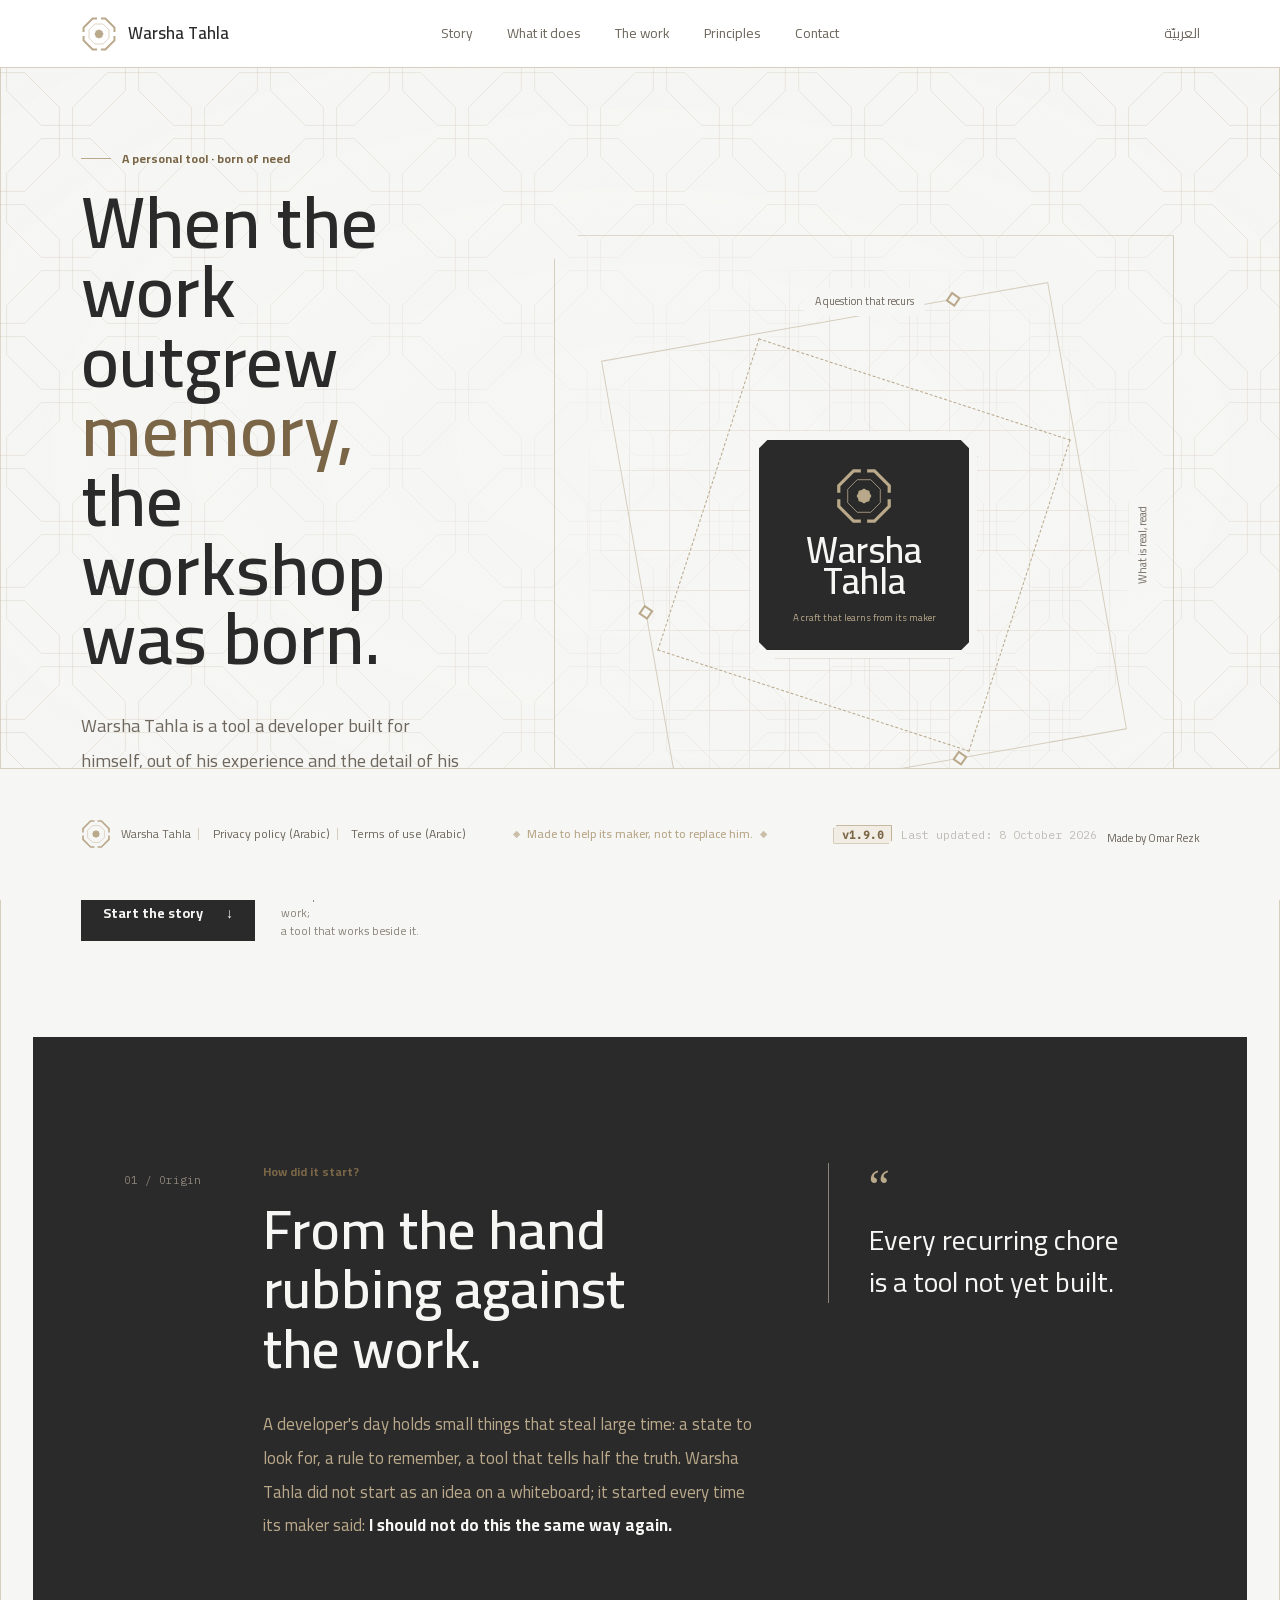
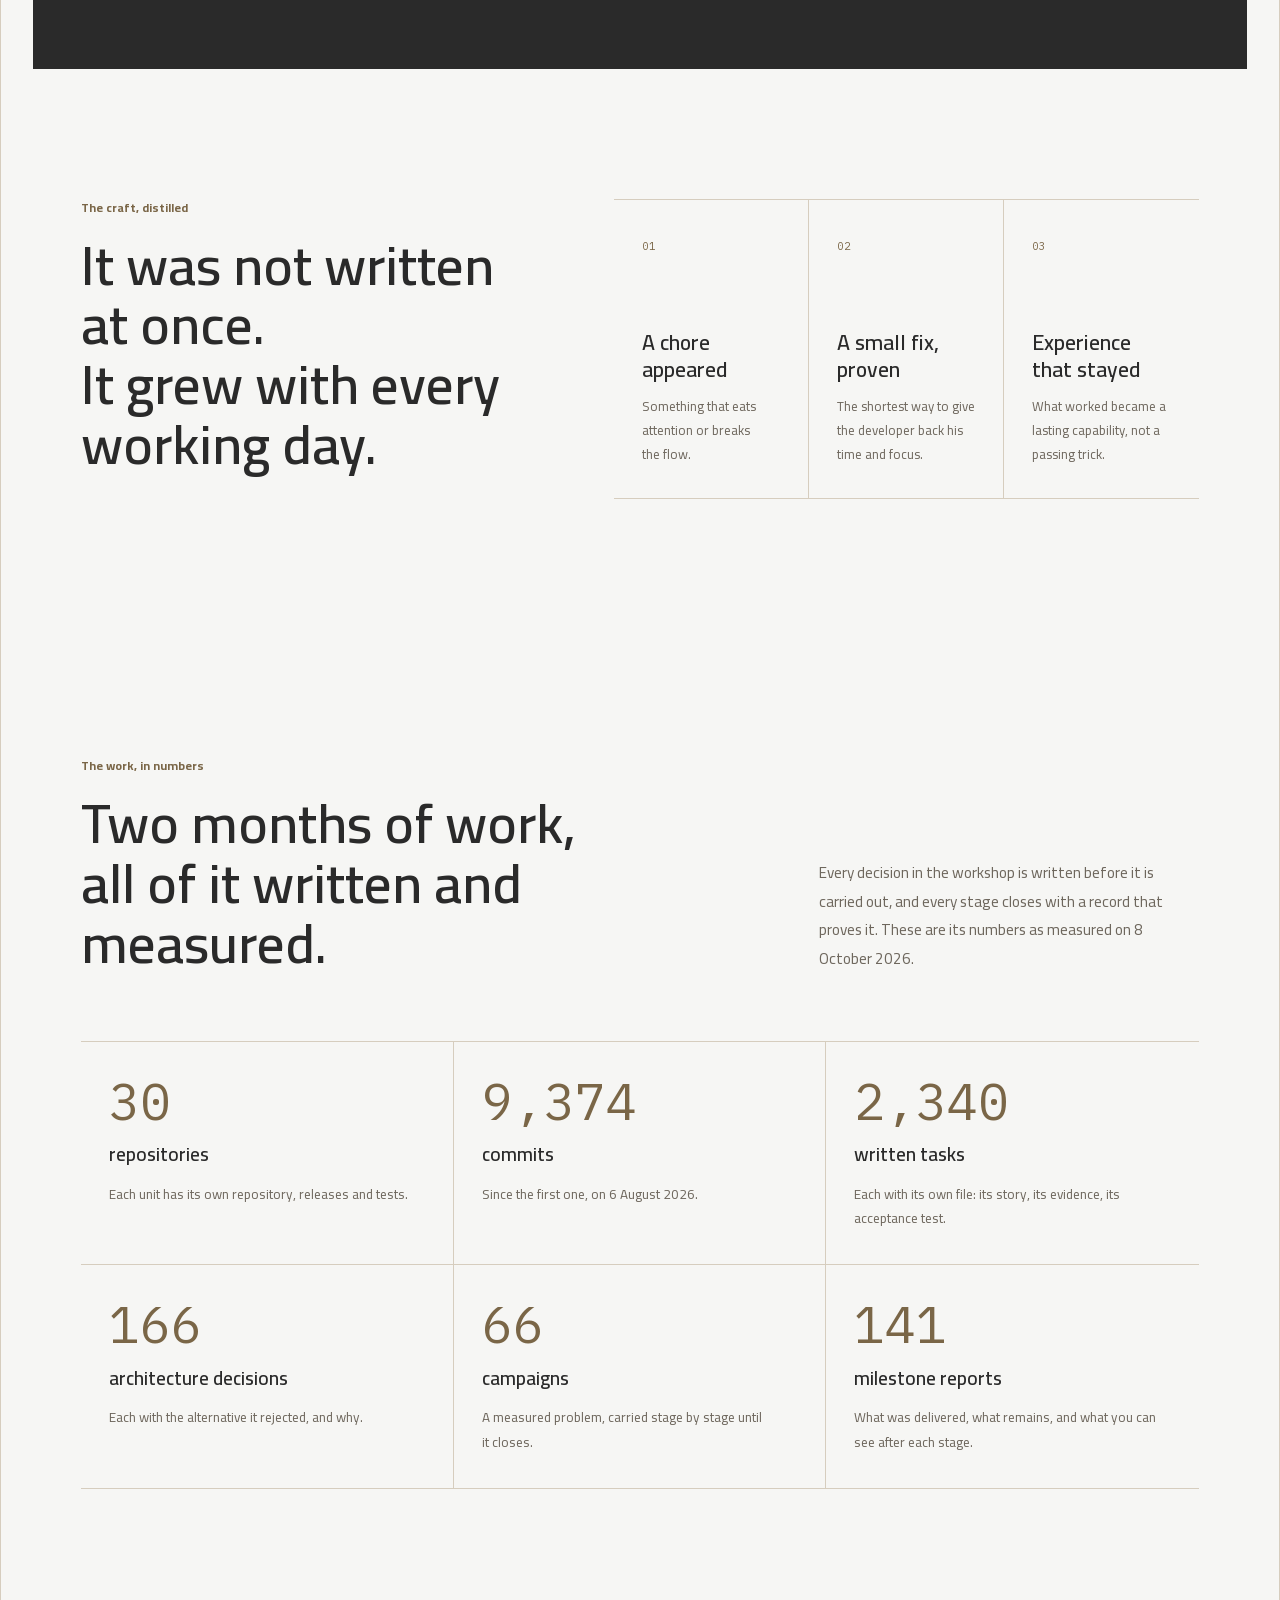
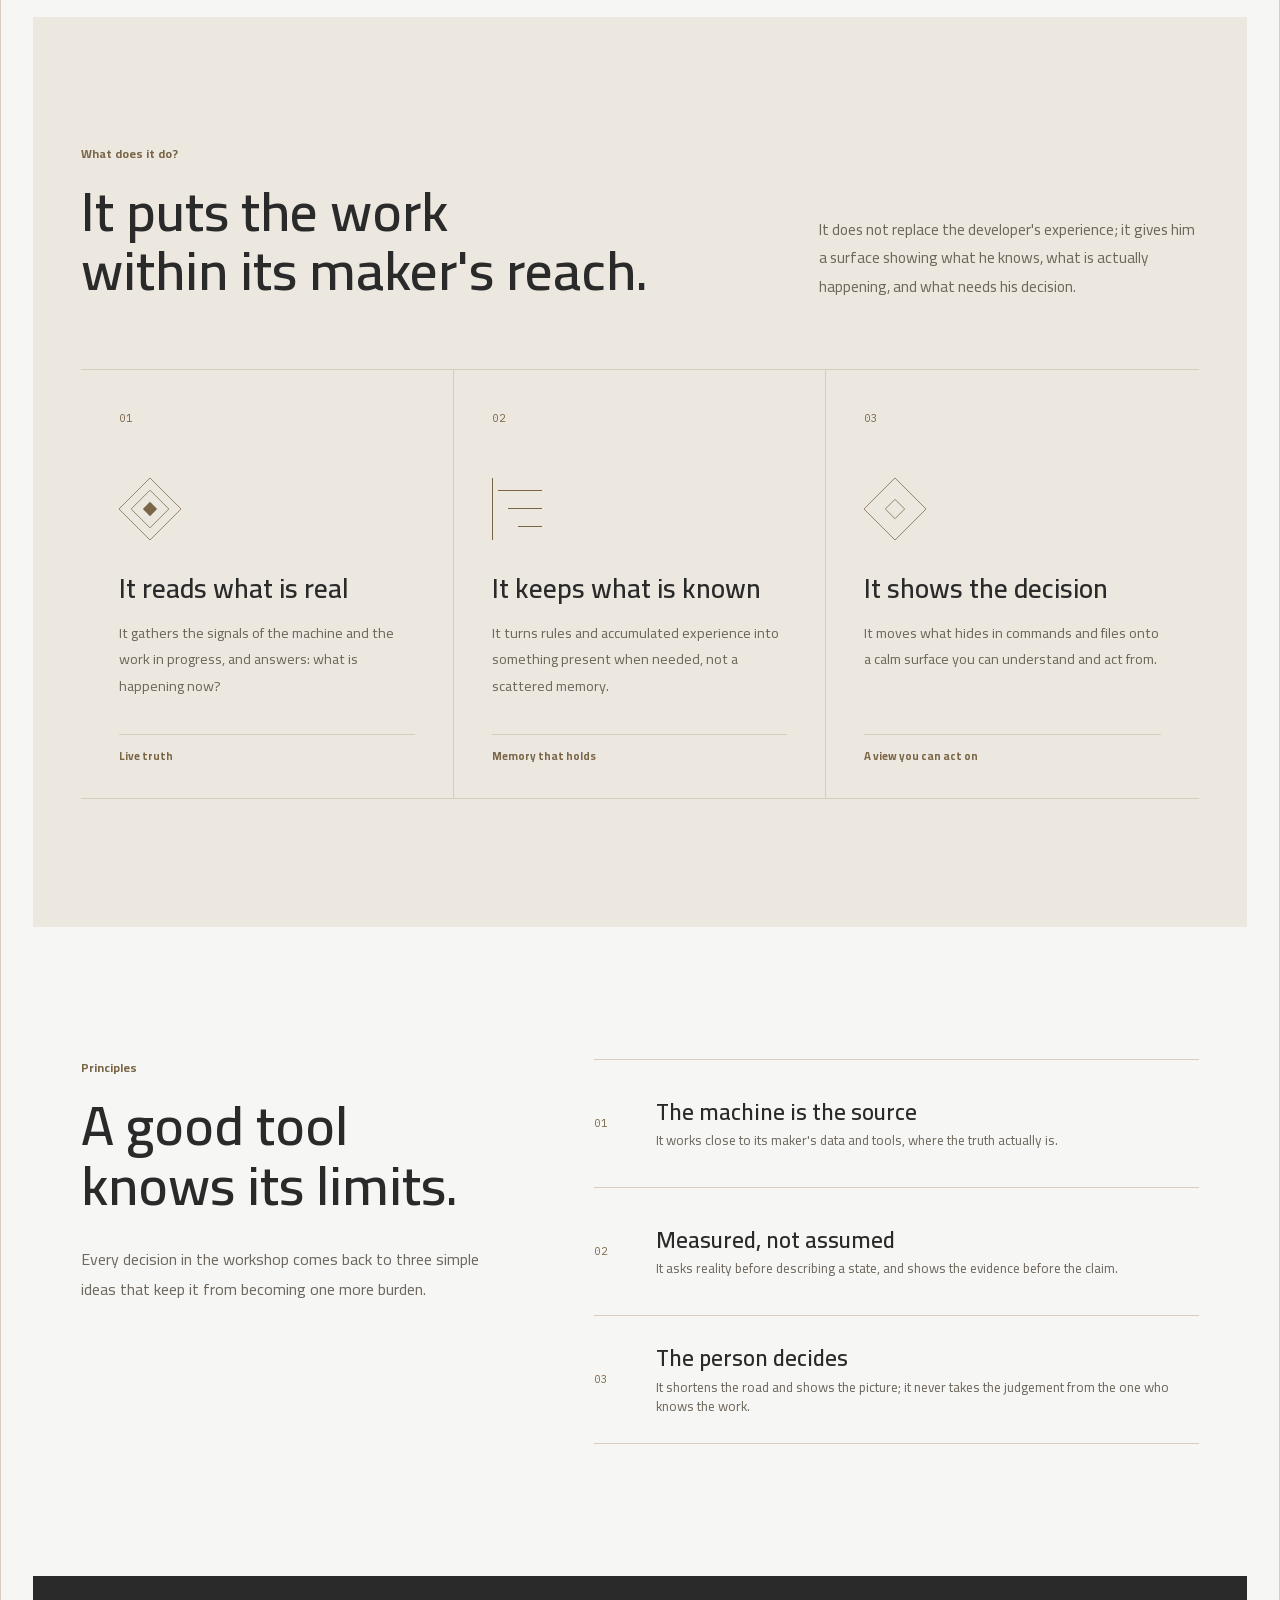
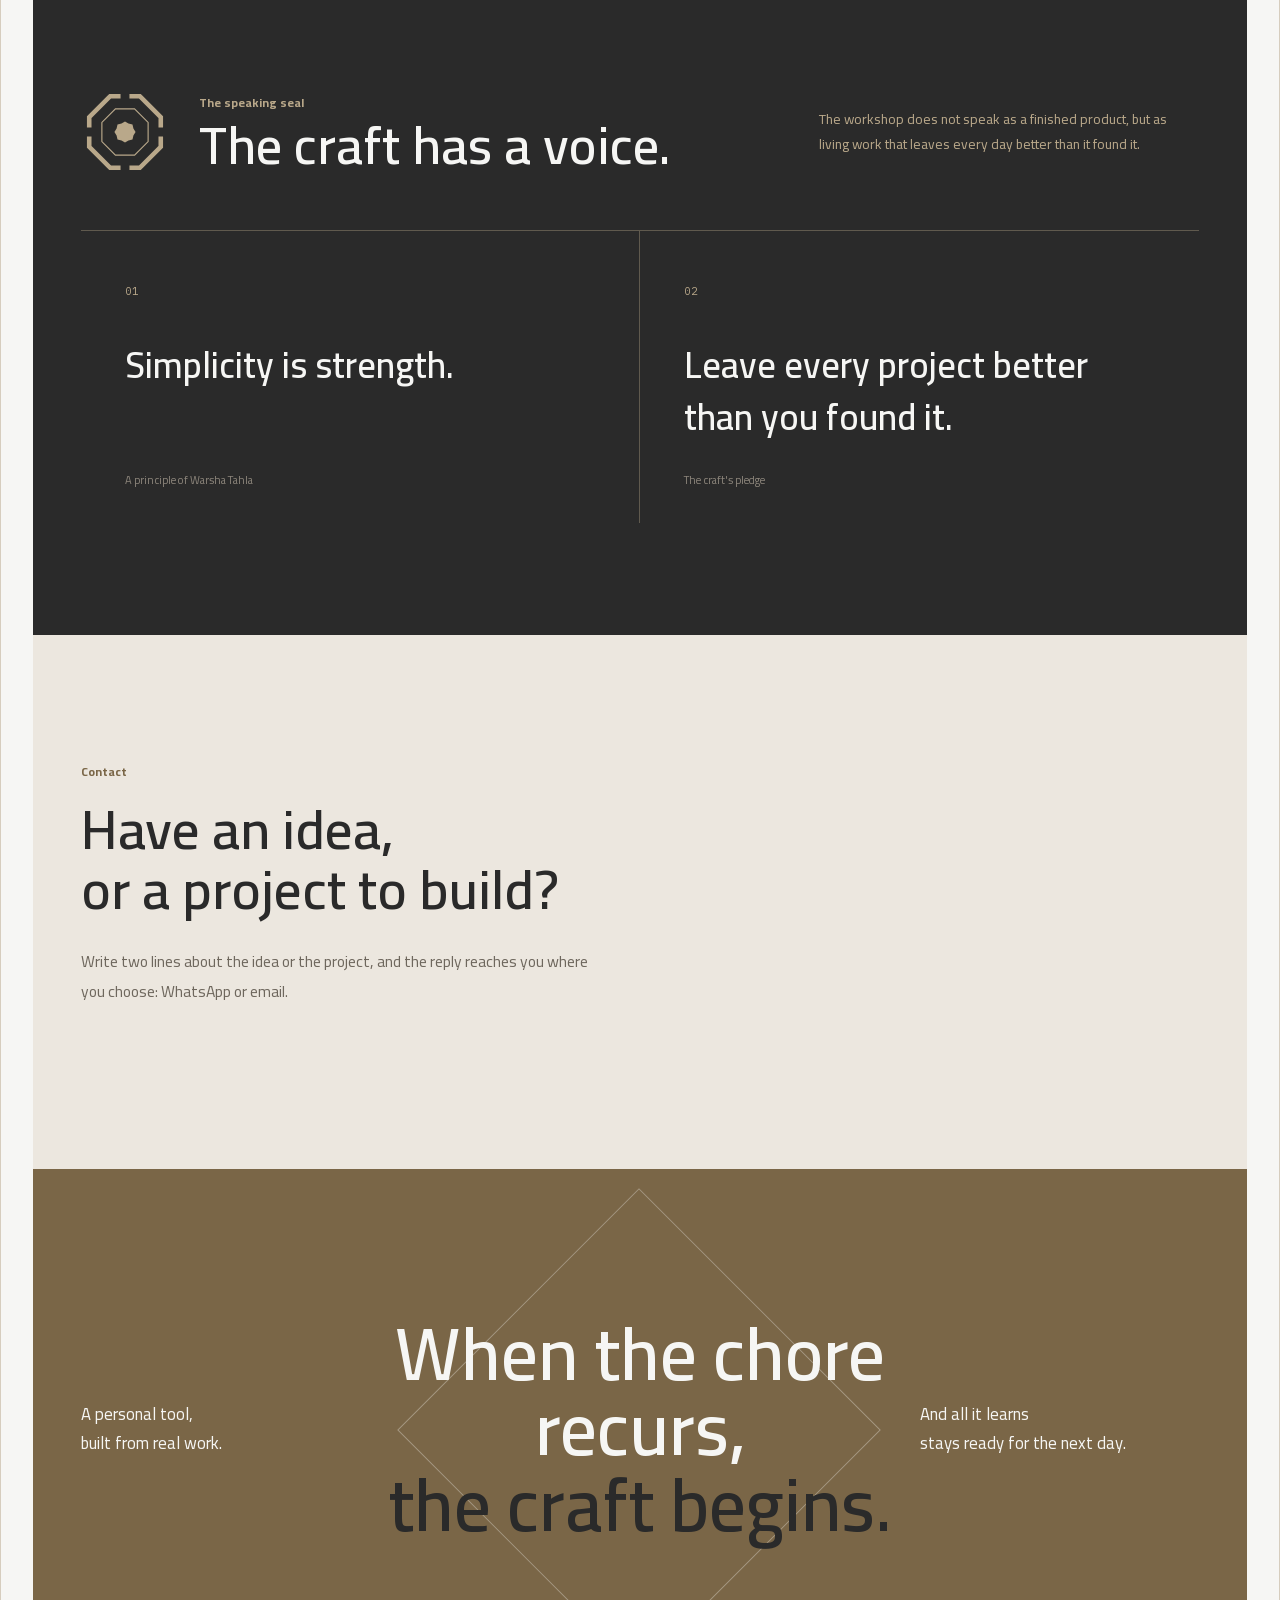
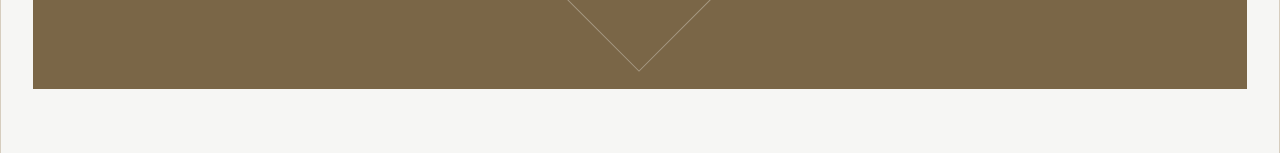
==== en/index.html @ 7b65f5a0 "The site shows the work in numbers, takes a message, counts its visitors, speaks English and fits a " ====
<!doctype html>
<html lang="en" dir="ltr">
  <head>
    <meta charset="utf-8">
    <meta name="viewport" content="width=device-width, initial-scale=1">
    <meta name="description" content="Warsha Tahla — a personal workshop one developer built from his daily work, to see and run that work from his own machine.">
    <meta name="theme-color" content="#ece7df">
    <title>Warsha Tahla — a tool born of need, shaped by work</title>
    <link rel="icon" type="image/svg+xml" href="../assets/almukhtar-identity/marks/mark.svg">
    <link rel="stylesheet" href="../assets/almukhtar-identity/css/tokens.css">
    <link rel="stylesheet" href="../assets/almukhtar-identity/css/base.css">
    <link rel="stylesheet" href="../assets/almukhtar-identity/css/primitives.css">
    <link rel="stylesheet" href="../styles.css">
    <link rel="alternate" hreflang="en" href="https://warsha-tahla.github.io/en/">
    <link rel="alternate" hreflang="ar" href="https://warsha-tahla.github.io/">
    <meta property="og:type" content="website">
    <meta property="og:url" content="https://warsha-tahla.github.io/en/">
    <meta property="og:title" content="Warsha Tahla — a tool born of need, shaped by work">
    <meta property="og:description" content="Thirty repositories and over nine thousand commits in two months: a workshop one developer built to see and run his work from his own machine.">
    <meta property="og:locale" content="en_US">
    <meta name="twitter:card" content="summary_large_image">
    <script src="../site.js" defer></script>
  </head>
  <body class="mz-sheet">
    <header class="mz-topbar mz-topbar--flush">
      <div class="site-header mz-topbar-frame">
        <a class="mz-brand" href="#top" aria-label="Warsha Tahla — home">
          <img src="../assets/almukhtar-identity/marks/mark.svg" alt="" width="40" height="40">
          <span>Warsha Tahla</span>
        </a>
        <nav class="mz-topbar-center" aria-label="Main navigation">
          <a href="#story">Story</a>
          <a href="#work">What it does</a>
          <a href="#effort">The work</a>
          <a href="#principles">Principles</a>
          <a href="#contact">Contact</a>
        </nav>
        <div class="mz-topbar-end"><a class="lang-switch" href="../" hreflang="ar" lang="ar">العربيّة</a></div>
      </div>
    </header>

    <main id="top">
      <section class="hero" aria-labelledby="hero-title">
        <div class="hero-copy">
          <p class="eyebrow"><span></span> A personal tool · born of need</p>
          <h1 id="hero-title">When the work outgrew<br><em>memory,</em><br>the workshop was born.</h1>
          <p class="hero-lead">Warsha Tahla is a tool a developer built for himself, out of his experience and the detail of his days: it gathers what scatters during work, and turns recurring questions into answers he can see.</p>
          <div class="hero-actions">
            <a class="primary-action" href="#story">Start the story <span aria-hidden="true">↓</span></a>
            <span class="quiet-note">Not a platform that watches the work;<br>a tool that works beside it.</span>
          </div>
        </div>

        <div class="workshop-piece" role="img" aria-label="A cycle that starts with a question, reads what is real, then makes a clear answer">
          <div class="piece-grid" aria-hidden="true"></div>
          <span class="piece-label label-question">A question that recurs</span>
          <span class="piece-label label-reality">What is real, read</span>
          <span class="piece-label label-answer">An answer you can see</span>
          <div class="piece-orbit orbit-outer" aria-hidden="true"><i></i><i></i><i></i></div>
          <div class="piece-orbit orbit-inner" aria-hidden="true"></div>
          <div class="piece-core">
            <img src="../assets/almukhtar-identity/marks/mark.svg" alt="" width="86" height="86">
            <strong>Warsha<br>Tahla</strong>
            <small>A craft that learns from its maker</small>
          </div>
          <p class="piece-note">It does not start from a feature to sell.<br>It starts from a chore worth ending.</p>
        </div>
      </section>

      <section class="story" id="story" aria-labelledby="story-title">
        <p class="section-number">01 / Origin</p>
        <div class="story-copy">
          <p class="section-kicker">How did it start?</p>
          <h2 id="story-title">From the hand rubbing against the work.</h2>
          <p>A developer's day holds small things that steal large time: a state to look for, a rule to remember, a tool that tells half the truth. Warsha Tahla did not start as an idea on a whiteboard; it started every time its maker said: <strong>I should not do this the same way again.</strong></p>
        </div>
        <blockquote>
          <span aria-hidden="true">“</span>
          <p>Every recurring chore<br>is a tool not yet built.</p>
        </blockquote>
      </section>

      <section class="craft" aria-labelledby="craft-title">
        <div class="craft-title">
          <p class="section-kicker">The craft, distilled</p>
          <h2 id="craft-title">It was not written at once.<br>It grew with every working day.</h2>
        </div>
        <div class="craft-trail">
          <article><span>01</span><h3>A chore appeared</h3><p>Something that eats attention or breaks the flow.</p></article>
          <article><span>02</span><h3>A small fix, proven</h3><p>The shortest way to give the developer back his time and focus.</p></article>
          <article><span>03</span><h3>Experience that stayed</h3><p>What worked became a lasting capability, not a passing trick.</p></article>
        </div>
      </section>

      <section class="effort" id="effort" aria-labelledby="effort-title">
        <div class="section-heading">
          <div>
            <p class="section-kicker">The work, in numbers</p>
            <h2 id="effort-title">Two months of work,<br>all of it written and measured.</h2>
          </div>
          <p>Every decision in the workshop is written before it is carried out, and every stage closes with a record that proves it. These are its numbers as measured on 8 October 2026.</p>
        </div>
        <dl class="effort-grid">
          <div><dt>repositories</dt><dd>30</dd><p>Each unit has its own repository, releases and tests.</p></div>
          <div><dt>commits</dt><dd>9,374</dd><p>Since the first one, on 6 August 2026.</p></div>
          <div><dt>written tasks</dt><dd>2,340</dd><p>Each with its own file: its story, its evidence, its acceptance test.</p></div>
          <div><dt>architecture decisions</dt><dd>166</dd><p>Each with the alternative it rejected, and why.</p></div>
          <div><dt>campaigns</dt><dd>66</dd><p>A measured problem, carried stage by stage until it closes.</p></div>
          <div><dt>milestone reports</dt><dd>141</dd><p>What was delivered, what remains, and what you can see after each stage.</p></div>
        </dl>
      </section>

      <section class="work" id="work" aria-labelledby="work-title">
        <div class="section-heading">
          <div>
            <p class="section-kicker">What does it do?</p>
            <h2 id="work-title">It puts the work<br>within its maker's reach.</h2>
          </div>
          <p>It does not replace the developer's experience; it gives him a surface showing what he knows, what is actually happening, and what needs his decision.</p>
        </div>
        <div class="work-list">
          <article>
            <span class="work-index">01</span>
            <div class="work-glyph glyph-pulse" aria-hidden="true"><i></i></div>
            <h3>It reads what is real</h3>
            <p>It gathers the signals of the machine and the work in progress, and answers: what is happening now?</p>
            <strong>Live truth</strong>
          </article>
          <article>
            <span class="work-index">02</span>
            <div class="work-glyph glyph-lines" aria-hidden="true"><i></i><i></i><i></i></div>
            <h3>It keeps what is known</h3>
            <p>It turns rules and accumulated experience into something present when needed, not a scattered memory.</p>
            <strong>Memory that holds</strong>
          </article>
          <article>
            <span class="work-index">03</span>
            <div class="work-glyph glyph-frame" aria-hidden="true"><i></i></div>
            <h3>It shows the decision</h3>
            <p>It moves what hides in commands and files onto a calm surface you can understand and act from.</p>
            <strong>A view you can act on</strong>
          </article>
        </div>
      </section>

      <section class="principles" id="principles" aria-labelledby="principles-title">
        <div class="principles-head">
          <p class="section-kicker">Principles</p>
          <h2 id="principles-title">A good tool<br>knows its limits.</h2>
          <p>Every decision in the workshop comes back to three simple ideas that keep it from becoming one more burden.</p>
        </div>
        <div class="principle-list">
          <article><span>01</span><div><h3>The machine is the source</h3><p>It works close to its maker's data and tools, where the truth actually is.</p></div></article>
          <article><span>02</span><div><h3>Measured, not assumed</h3><p>It asks reality before describing a state, and shows the evidence before the claim.</p></div></article>
          <article><span>03</span><div><h3>The person decides</h3><p>It shortens the road and shows the picture; it never takes the judgement from the one who knows the work.</p></div></article>
        </div>
      </section>

      <section class="voice" aria-labelledby="voice-title">
        <div class="voice-head">
          <img src="../assets/almukhtar-identity/marks/mark.svg" alt="" width="88" height="88">
          <div>
            <p class="section-kicker">The speaking seal</p>
            <h2 id="voice-title">The craft has a voice.</h2>
          </div>
          <p>The workshop does not speak as a finished product, but as living work that leaves every day better than it found it.</p>
        </div>
        <div class="voice-mottos">
          <blockquote><span dir="ltr">01</span><p>Simplicity is strength.</p><cite>A principle of Warsha Tahla</cite></blockquote>
          <blockquote><span dir="ltr">02</span><p>Leave every project better than you found it.</p><cite>The craft's pledge</cite></blockquote>
        </div>
      </section>

      <section class="contact" id="contact" aria-labelledby="contact-title">
        <div class="contact-copy">
          <p class="section-kicker">Contact</p>
          <h2 id="contact-title">Have an idea,<br>or a project to build?</h2>
          <p>Write two lines about the idea or the project, and the reply reaches you where you choose: WhatsApp or email.</p>
          <a class="primary-action whatsapp-action" data-whatsapp hidden href="#" rel="noopener">Message me on WhatsApp <span aria-hidden="true">→</span></a>
        </div>
        <form class="contact-form" data-form hidden method="post">
          <label>Name<input name="name" required autocomplete="name"></label>
          <label>Email or phone<input name="reply_to" required autocomplete="email"></label>
          <fieldset><legend>Subject</legend>
            <label><input type="radio" name="kind" value="idea" checked> A question about an idea</label>
            <label><input type="radio" name="kind" value="project"> A project request</label>
          </fieldset>
          <label>Message<textarea name="message" rows="5" required></textarea></label>
          <input type="text" name="_gotcha" tabindex="-1" autocomplete="off" class="trap" aria-hidden="true">
          <button class="primary-action" type="submit">Send <span aria-hidden="true">→</span></button>
          <p class="form-state" role="status" aria-live="polite"></p>
        </form>
      </section>

      <section class="closing">
        <p>A personal tool,<br>built from real work.</p>
        <h2>When the chore recurs,<br><em>the craft begins.</em></h2>
        <p>And all it learns<br>stays ready for the next day.</p>
      </section>
    </main>

    <footer class="mz-footer mz-footer--document mz-footer--flush">
      <div class="footer-frame mz-footer-frame">
        <div class="mz-footer-id">
          <a class="footer-brand" href="#top"><img src="../assets/almukhtar-identity/marks/mark.svg" alt="" width="32" height="32"><span>Warsha Tahla</span></a>
          <a class="footer-legal" href="../privacy.html">Privacy policy (Arabic)</a>
          <a class="footer-legal" href="../terms.html">Terms of use (Arabic)</a>
        </div>
        <p class="mz-footer-seal">Made to help its maker, not to replace him.</p>
        <p class="mz-footer-stamp"><b dir="ltr">v1.9.0</b><span>Last updated: 8 October 2026</span><small class="footer-credit">Made by Omar Rezk</small></p>
      </div>
    </footer>
  </body>
</html>
---- assets/almukhtar-identity/css/tokens.css ----
/* Identity tokens — authored in the package as the single source of truth. */

/* ── الفاتح — الأساس — 98 رمزًا ─────────────────────────────── */
:root {
  --paper:            #f6f6f4;
  --panel:            #ffffff;
  /* Marks are drawn for white; this ground does not follow the theme — AM-116. */
  --mark-ground:      #ffffff;
  --sand:             #ece7df;
  --edge:             #d6cdbe;
  --edge-soft:        #e6e0d6;
  --gold:             #b9a88a;
  --gold-ink:         #7a6647;
  --gold-wash:        #f2ede4;
  --ink:              #2a2a2a;
  --ink-soft:         #6e675d;
  --stone:            #8b847a;
  --girih:            url("data:image/svg+xml,<svg xmlns='http://www.w3.org/2000/svg' width='132' height='132' viewBox='0 0 132 132'><path d='M59.4,24.6L24.6,59.4L-24.6,59.4L-59.4,24.6L-59.4,-24.6L-24.6,-59.4L24.6,-59.4L59.4,-24.6Z M191.4,24.6L156.6,59.4L107.4,59.4L72.6,24.6L72.6,-24.6L107.4,-59.4L156.6,-59.4L191.4,-24.6Z M59.4,156.6L24.6,191.4L-24.6,191.4L-59.4,156.6L-59.4,107.4L-24.6,72.6L24.6,72.6L59.4,107.4Z M191.4,156.6L156.6,191.4L107.4,191.4L72.6,156.6L72.6,107.4L107.4,72.6L156.6,72.6L191.4,107.4Z M125.4,90.6L90.6,125.4L41.4,125.4L6.6,90.6L6.6,41.4L41.4,6.6L90.6,6.6L125.4,41.4Z' fill='none' stroke='%23b9a88a' stroke-width='1' stroke-opacity='.28'/></svg>");
  --painting-veil:    transparent;
  --code-bg:          #fbfaf8;
  --signal-ok:        #0f7b3e;
  --signal-ok-wash:   #e8f6ec;
  --signal-warn:      #b45309;
  --signal-warn-wash: #fef4e8;
  --signal-bad:       #c62828;
  --signal-bad-wash:  #fdeaea;
  --signal-idle:      #6e675d;
  --signal-idle-wash: #eeece7;
  /* A fourth calm tone, cool where the others are warm: the indigo accent's own pair, never an alarm — AM-117. */
  --signal-info:      #4a5580;
  --signal-info-wash: #eceef4;
  /* السلّم — ستّةُ ألوانٍ للحساب والوسم، حِبرًا وغُسالةً كالإشارات — ADR-0006 */
  --accent-gold:        #7a6647;
  --accent-gold-wash:   #f2ede4;
  --accent-clay:        #9a5b3f;
  --accent-clay-wash:   #f7ece7;
  --accent-olive:       #5d6b35;
  --accent-olive-wash:  #eff1e6;
  --accent-teal:        #2f6b66;
  --accent-teal-wash:   #e9f1f0;
  --accent-indigo:      #4a5580;
  --accent-indigo-wash: #eceef4;
  --accent-plum:        #74476b;
  --accent-plum-wash:   #f3eaf1;
  /* The series ramp — the six accent families stepped up so two series stay apart; chart marks only, never a control — ADR-0144. */
  --series-1:         #893500;  /* clay */
  --series-2:         #008b80;  /* teal */
  --series-3:         #bb881a;  /* gold */
  --series-4:         #454798;  /* indigo */
  --series-5:         #627d12;  /* olive */
  --series-6:         #c471af;  /* plum */
  --font-sans:        'Cairo', -apple-system, BlinkMacSystemFont, "Segoe UI", sans-serif;
  --font-arabic:      'Cairo', -apple-system, BlinkMacSystemFont, "Segoe UI", sans-serif;
  --face-ar:          'Cairo', -apple-system, BlinkMacSystemFont, "Segoe UI", sans-serif;
  /* Plex Mono has no Arabic: an Arabic run falls to Cairo before any system monospace, which would set it in separate letters (AM-129). */
  --face-mono:        "IBM Plex Mono", 'Cairo', ui-monospace, SFMono-Regular, Menlo, Consolas, monospace;
  --font-ar:          var(--font-sans);
  --font-mono:        var(--face-mono);
  --leading-none:     1;
  --leading-tight:    1.15;
  --leading-snug:     1.2;
  --leading-heading:  1.25;
  --leading-block:    1.4;
  --leading-body:     1.4;
  --muted:            var(--ink-soft);
  --text-secondary:   var(--ink-soft);
  --ink-secondary:    var(--ink-soft);
  --border-dark:      var(--edge);
  --surface-alt:      var(--sand);
  --tint:             color-mix(in srgb, currentColor 12%, transparent);
  /* المقياس الثابت — قاعُه 11.5px (0.72rem)، والنص العادي 13px-14px، والعناوين 16.8px-18px */
  --size-2xs:         .72rem;
  --size-xs:          .82rem;
  --size-sm:          .88rem;
  --size-md:          1.05rem;
  --size-lg:          1.125rem;
  --size-xl:          1.3rem;
  /* المقياس السائل — الصفر متنُ قراءةٍ يبدأ 16px على الهاتف وينتهي 18px على المكتب */
  --step-0:           clamp(1rem, .95rem + .3vw, 1.125rem);
  --step-1:           clamp(1.125rem, 1.05rem + .35vw, 1.3rem);
  --step-2:           clamp(1.18rem, 1.06rem + .5vw, 1.45rem);
  --step-3:           clamp(1.4rem, 1.2rem + .9vw, 1.95rem);
  --step-4:           clamp(1.8rem, 1.4rem + 1.8vw, 2.8rem);
  --gutter:           clamp(1.25rem, 4vw, 4.5rem);
  --chamfer:          14px;
  /* المسافة — ثمانيةُ مقاديرَ لا سلسلةَ متّصلة: الحشو والهامش والفجوة كلّها منها — ADR-0009 */
  --space-1:          .15rem;
  --space-2:          .3rem;
  --space-3:          .45rem;
  --space-4:          .6rem;
  --space-5:          .9rem;
  --space-6:          1.25rem;
  --space-7:          2.2rem;
  --space-8:          4.5rem;
  /* الطبقة — سبعُ مراتبَ مسمّاة، مقيسةً من مواضع z-index في الحزمة نفسها — ADR-0009 */
  --layer-base:       0;
  --layer-sticky:     20;
  --layer-popover:    60;
  --layer-seal:       80;
  --layer-toast:      90;
  --layer-overlay:    100;
  --layer-dialog:     110;
  /* Rhythm: one height for every control in a row, one rail for the page head — ADR-0035. */
  --control-sm:       27px;
  --control:          36px;
  --control-lg:       42px;
  /* The rail holds a 38px mark plus its padding and still breathes; 3.4rem left none. */
  --rail:             4.25rem;
  /* One size for the unit mark in a bar, so six surfaces stop choosing six. */
  --brand-mark:       38px;
  /* One duration for every short motion; differing timings read as confusion. */
  --quick:            130ms cubic-bezier(.2, .6, .2, 1);
  /* Three steps of elevation: flush, raised, and floating over everything. */
  --lift-sm:          0 1px 2px rgb(0 0 0 / .05);
  --lift:             0 1px 2px rgb(0 0 0 / .04), 0 10px 30px rgb(0 0 0 / .06);
  --lift-lg:          0 2px 6px rgb(0 0 0 / .06), 0 24px 64px rgb(0 0 0 / .18);
}

/* ── الداكن — يتبع نظام الجهاز — 43 رمزًا ─────────────────────────────── */
@media (prefers-color-scheme: dark) {
  :root {
    --paper:            #191817;
    --panel:            #211f1d;
    /* Marks are drawn for white; this ground does not follow the theme — AM-116. */
    --mark-ground:      #ffffff;
    --sand:             #232120;
    --edge:             #3a352f;
    --edge-soft:        #2c2926;
    --gold:             #b9a88a;
    --gold-ink:         #cdbb96;
    --gold-wash:        #23211d;
    --ink:              #ede8df;
    --ink-soft:         #a29a8e;
    --stone:            #7d766c;
    --girih:            url("data:image/svg+xml,<svg xmlns='http://www.w3.org/2000/svg' width='132' height='132' viewBox='0 0 132 132'><path d='M59.4,24.6L24.6,59.4L-24.6,59.4L-59.4,24.6L-59.4,-24.6L-24.6,-59.4L24.6,-59.4L59.4,-24.6Z M191.4,24.6L156.6,59.4L107.4,59.4L72.6,24.6L72.6,-24.6L107.4,-59.4L156.6,-59.4L191.4,-24.6Z M59.4,156.6L24.6,191.4L-24.6,191.4L-59.4,156.6L-59.4,107.4L-24.6,72.6L24.6,72.6L59.4,107.4Z M191.4,156.6L156.6,191.4L107.4,191.4L72.6,156.6L72.6,107.4L107.4,72.6L156.6,72.6L191.4,107.4Z M125.4,90.6L90.6,125.4L41.4,125.4L6.6,90.6L6.6,41.4L41.4,6.6L90.6,6.6L125.4,41.4Z' fill='none' stroke='%23b9a88a' stroke-width='1' stroke-opacity='.20'/></svg>");
    --painting-veil:    color-mix(in srgb, var(--paper) 45%, transparent);
    --code-bg:          #1c1b19;
    --signal-ok:        #4fd17d;
    --signal-ok-wash:   #14271b;
    --signal-warn:      #f5a742;
    --signal-warn-wash: #2c2113;
    --signal-bad:       #ff7a7a;
    --signal-bad-wash:  #2e1a1a;
    --signal-idle:      #a29a8e;
    --signal-idle-wash: #242220;
    /* A fourth calm tone, cool where the others are warm: the indigo accent's own pair, never an alarm — AM-117. */
    --signal-info:      #a3aedd;
    --signal-info-wash: #1e2130;
    /* السلّم — ستّةُ ألوانٍ للحساب والوسم، حِبرًا وغُسالةً كالإشارات — ADR-0006 */
    --accent-gold:        #cdbb96;
    --accent-gold-wash:   #23211d;
    --accent-clay:        #dd9b76;
    --accent-clay-wash:   #2a2019;
    --accent-olive:       #adbc78;
    --accent-olive-wash:  #222417;
    --accent-teal:        #79c4bd;
    --accent-teal-wash:   #172624;
    --accent-indigo:      #a3aedd;
    --accent-indigo-wash: #1e2130;
    --accent-plum:        #cf9ac0;
    --accent-plum-wash:   #2a1e28;
    /* The series ramp — the six accent families stepped up so two series stay apart; chart marks only, never a control — ADR-0144. */
    --series-1:         #c2612b;  /* clay */
    --series-2:         #00a095;  /* teal */
    --series-3:         #bb881a;  /* gold */
    --series-4:         #666acd;  /* indigo */
    --series-5:         #72901e;  /* olive */
    --series-6:         #ba62a5;  /* plum */
  }
}

/* ── الفاتح — اختيارٌ صريح يغلب النظام — 43 رمزًا ─────────────────────────────── */
:root[data-theme="light"] {
  --paper:            #f6f6f4;
  --panel:            #ffffff;
  /* Marks are drawn for white; this ground does not follow the theme — AM-116. */
  --mark-ground:      #ffffff;
  --sand:             #ece7df;
  --edge:             #d6cdbe;
  --edge-soft:        #e6e0d6;
  --gold:             #b9a88a;
  --gold-ink:         #7a6647;
  --gold-wash:        #f2ede4;
  --ink:              #2a2a2a;
  --ink-soft:         #6e675d;
  --stone:            #8b847a;
  --code-bg:          #fbfaf8;
  --signal-ok:        #0f7b3e;
  --signal-ok-wash:   #e8f6ec;
  --signal-warn:      #b45309;
  --signal-warn-wash: #fef4e8;
  --signal-bad:       #c62828;
  --signal-bad-wash:  #fdeaea;
  --signal-idle:      #6e675d;
  --signal-idle-wash: #eeece7;
  /* A fourth calm tone, cool where the others are warm: the indigo accent's own pair, never an alarm — AM-117. */
  --signal-info:      #4a5580;
  --signal-info-wash: #eceef4;
  /* السلّم — ستّةُ ألوانٍ للحساب والوسم، حِبرًا وغُسالةً كالإشارات — ADR-0006 */
  --accent-gold:        #7a6647;
  --accent-gold-wash:   #f2ede4;
  --accent-clay:        #9a5b3f;
  --accent-clay-wash:   #f7ece7;
  --accent-olive:       #5d6b35;
  --accent-olive-wash:  #eff1e6;
  --accent-teal:        #2f6b66;
  --accent-teal-wash:   #e9f1f0;
  --accent-indigo:      #4a5580;
  --accent-indigo-wash: #eceef4;
  --accent-plum:        #74476b;
  --accent-plum-wash:   #f3eaf1;
  /* The series ramp — the six accent families stepped up so two series stay apart; chart marks only, never a control — ADR-0144. */
  --series-1:         #893500;  /* clay */
  --series-2:         #008b80;  /* teal */
  --series-3:         #bb881a;  /* gold */
  --series-4:         #454798;  /* indigo */
  --series-5:         #627d12;  /* olive */
  --series-6:         #c471af;  /* plum */
  --girih:            url("data:image/svg+xml,<svg xmlns='http://www.w3.org/2000/svg' width='132' height='132' viewBox='0 0 132 132'><path d='M59.4,24.6L24.6,59.4L-24.6,59.4L-59.4,24.6L-59.4,-24.6L-24.6,-59.4L24.6,-59.4L59.4,-24.6Z M191.4,24.6L156.6,59.4L107.4,59.4L72.6,24.6L72.6,-24.6L107.4,-59.4L156.6,-59.4L191.4,-24.6Z M59.4,156.6L24.6,191.4L-24.6,191.4L-59.4,156.6L-59.4,107.4L-24.6,72.6L24.6,72.6L59.4,107.4Z M191.4,156.6L156.6,191.4L107.4,191.4L72.6,156.6L72.6,107.4L107.4,72.6L156.6,72.6L191.4,107.4Z M125.4,90.6L90.6,125.4L41.4,125.4L6.6,90.6L6.6,41.4L41.4,6.6L90.6,6.6L125.4,41.4Z' fill='none' stroke='%23b9a88a' stroke-width='1' stroke-opacity='.28'/></svg>");
  --painting-veil:    transparent;
}

/* ── الداكن — اختيارٌ صريح يغلب النظام — 43 رمزًا ─────────────────────────────── */
:root[data-theme="dark"] {
  --paper:            #191817;
  --panel:            #211f1d;
  /* Marks are drawn for white; this ground does not follow the theme — AM-116. */
  --mark-ground:      #ffffff;
  --sand:             #232120;
  --edge:             #3a352f;
  --edge-soft:        #2c2926;
  --gold:             #b9a88a;
  --gold-ink:         #cdbb96;
  --gold-wash:        #23211d;
  --ink:              #ede8df;
  --ink-soft:         #a29a8e;
  --stone:            #7d766c;
  --code-bg:          #1c1b19;
  --signal-ok:        #4fd17d;
  --signal-ok-wash:   #14271b;
  --signal-warn:      #f5a742;
  --signal-warn-wash: #2c2113;
  --signal-bad:       #ff7a7a;
  --signal-bad-wash:  #2e1a1a;
  --signal-idle:      #a29a8e;
  --signal-idle-wash: #242220;
  /* A fourth calm tone, cool where the others are warm: the indigo accent's own pair, never an alarm — AM-117. */
  --signal-info:      #a3aedd;
  --signal-info-wash: #1e2130;
  /* السلّم — ستّةُ ألوانٍ للحساب والوسم، حِبرًا وغُسالةً كالإشارات — ADR-0006 */
  --accent-gold:        #cdbb96;
  --accent-gold-wash:   #23211d;
  --accent-clay:        #dd9b76;
  --accent-clay-wash:   #2a2019;
  --accent-olive:       #adbc78;
  --accent-olive-wash:  #222417;
  --accent-teal:        #79c4bd;
  --accent-teal-wash:   #172624;
  --accent-indigo:      #a3aedd;
  --accent-indigo-wash: #1e2130;
  --accent-plum:        #cf9ac0;
  --accent-plum-wash:   #2a1e28;
  /* The series ramp — the six accent families stepped up so two series stay apart; chart marks only, never a control — ADR-0144. */
  --series-1:         #c2612b;  /* clay */
  --series-2:         #00a095;  /* teal */
  --series-3:         #bb881a;  /* gold */
  --series-4:         #666acd;  /* indigo */
  --series-5:         #72901e;  /* olive */
  --series-6:         #ba62a5;  /* plum */
  --girih:            url("data:image/svg+xml,<svg xmlns='http://www.w3.org/2000/svg' width='132' height='132' viewBox='0 0 132 132'><path d='M59.4,24.6L24.6,59.4L-24.6,59.4L-59.4,24.6L-59.4,-24.6L-24.6,-59.4L24.6,-59.4L59.4,-24.6Z M191.4,24.6L156.6,59.4L107.4,59.4L72.6,24.6L72.6,-24.6L107.4,-59.4L156.6,-59.4L191.4,-24.6Z M59.4,156.6L24.6,191.4L-24.6,191.4L-59.4,156.6L-59.4,107.4L-24.6,72.6L24.6,72.6L59.4,107.4Z M191.4,156.6L156.6,191.4L107.4,191.4L72.6,156.6L72.6,107.4L107.4,72.6L156.6,72.6L191.4,107.4Z M125.4,90.6L90.6,125.4L41.4,125.4L6.6,90.6L6.6,41.4L41.4,6.6L90.6,6.6L125.4,41.4Z' fill='none' stroke='%23b9a88a' stroke-width='1' stroke-opacity='.20'/></svg>");
  --painting-veil:    color-mix(in srgb, var(--paper) 45%, transparent);
}
---- assets/almukhtar-identity/css/base.css ----
/* Base styles for font faces, page container, and chamfer polygon utilities (all classes prefixed with mz-). */
@import "patterns.css";

/* Cairo (Arabic, one variable file per subset) and IBM Plex Mono webfont definitions with local woff2 sources under OFL license. */

@font-face { font-family: 'Cairo'; font-weight: 300; font-style: normal; font-display: swap;
             src: url('../fonts/arabic/cairo-arabic.woff2') format('woff2');
             unicode-range: U+0600-06FF, U+0750-077F, U+0870-088E, U+0890-0891, U+0897-08E1, U+08E3-08FF, U+200C-200E, U+2010-2011, U+204F, U+2E41, U+FB50-FDFF, U+FE70-FE74, U+FE76-FEFC, U+102E0-102FB, U+10E60-10E7E, U+10EC2-10EC4, U+10EFC-10EFF, U+1EE00-1EE03, U+1EE05-1EE1F, U+1EE21-1EE22, U+1EE24, U+1EE27, U+1EE29-1EE32, U+1EE34-1EE37, U+1EE39, U+1EE3B, U+1EE42, U+1EE47, U+1EE49, U+1EE4B, U+1EE4D-1EE4F, U+1EE51-1EE52, U+1EE54, U+1EE57, U+1EE59, U+1EE5B, U+1EE5D, U+1EE5F, U+1EE61-1EE62, U+1EE64, U+1EE67-1EE6A, U+1EE6C-1EE72, U+1EE74-1EE77, U+1EE79-1EE7C, U+1EE7E, U+1EE80-1EE89, U+1EE8B-1EE9B, U+1EEA1-1EEA3, U+1EEA5-1EEA9, U+1EEAB-1EEBB, U+1EEF0-1EEF1; }
@font-face { font-family: 'Cairo'; font-weight: 300; font-style: normal; font-display: swap;
             src: url('../fonts/arabic/cairo-latin.woff2') format('woff2');
             unicode-range: U+0000-00FF, U+0131, U+0152-0153, U+02BB-02BC, U+02C6, U+02DA, U+02DC, U+0304, U+0308, U+0329, U+2000-206F, U+20AC, U+2122, U+2191, U+2193, U+2212, U+2215, U+FEFF, U+FFFD; }
@font-face { font-family: 'Cairo'; font-weight: 300; font-style: normal; font-display: swap;
             src: url('../fonts/arabic/cairo-latin-ext.woff2') format('woff2');
             unicode-range: U+0100-02BA, U+02BD-02C5, U+02C7-02CC, U+02CE-02D7, U+02DD-02FF, U+0304, U+0308, U+0329, U+1D00-1DBF, U+1E00-1E9F, U+1EF2-1EFF, U+2020, U+20A0-20AB, U+20AD-20C0, U+2113, U+2C60-2C7F, U+A720-A7FF; }
@font-face { font-family: 'Cairo'; font-weight: 400; font-style: normal; font-display: swap;
             src: url('../fonts/arabic/cairo-arabic.woff2') format('woff2');
             unicode-range: U+0600-06FF, U+0750-077F, U+0870-088E, U+0890-0891, U+0897-08E1, U+08E3-08FF, U+200C-200E, U+2010-2011, U+204F, U+2E41, U+FB50-FDFF, U+FE70-FE74, U+FE76-FEFC, U+102E0-102FB, U+10E60-10E7E, U+10EC2-10EC4, U+10EFC-10EFF, U+1EE00-1EE03, U+1EE05-1EE1F, U+1EE21-1EE22, U+1EE24, U+1EE27, U+1EE29-1EE32, U+1EE34-1EE37, U+1EE39, U+1EE3B, U+1EE42, U+1EE47, U+1EE49, U+1EE4B, U+1EE4D-1EE4F, U+1EE51-1EE52, U+1EE54, U+1EE57, U+1EE59, U+1EE5B, U+1EE5D, U+1EE5F, U+1EE61-1EE62, U+1EE64, U+1EE67-1EE6A, U+1EE6C-1EE72, U+1EE74-1EE77, U+1EE79-1EE7C, U+1EE7E, U+1EE80-1EE89, U+1EE8B-1EE9B, U+1EEA1-1EEA3, U+1EEA5-1EEA9, U+1EEAB-1EEBB, U+1EEF0-1EEF1; }
@font-face { font-family: 'Cairo'; font-weight: 400; font-style: normal; font-display: swap;
             src: url('../fonts/arabic/cairo-latin.woff2') format('woff2');
             unicode-range: U+0000-00FF, U+0131, U+0152-0153, U+02BB-02BC, U+02C6, U+02DA, U+02DC, U+0304, U+0308, U+0329, U+2000-206F, U+20AC, U+2122, U+2191, U+2193, U+2212, U+2215, U+FEFF, U+FFFD; }
@font-face { font-family: 'Cairo'; font-weight: 400; font-style: normal; font-display: swap;
             src: url('../fonts/arabic/cairo-latin-ext.woff2') format('woff2');
             unicode-range: U+0100-02BA, U+02BD-02C5, U+02C7-02CC, U+02CE-02D7, U+02DD-02FF, U+0304, U+0308, U+0329, U+1D00-1DBF, U+1E00-1E9F, U+1EF2-1EFF, U+2020, U+20A0-20AB, U+20AD-20C0, U+2113, U+2C60-2C7F, U+A720-A7FF; }
@font-face { font-family: 'Cairo'; font-weight: 600; font-style: normal; font-display: swap;
             src: url('../fonts/arabic/cairo-arabic.woff2') format('woff2');
             unicode-range: U+0600-06FF, U+0750-077F, U+0870-088E, U+0890-0891, U+0897-08E1, U+08E3-08FF, U+200C-200E, U+2010-2011, U+204F, U+2E41, U+FB50-FDFF, U+FE70-FE74, U+FE76-FEFC, U+102E0-102FB, U+10E60-10E7E, U+10EC2-10EC4, U+10EFC-10EFF, U+1EE00-1EE03, U+1EE05-1EE1F, U+1EE21-1EE22, U+1EE24, U+1EE27, U+1EE29-1EE32, U+1EE34-1EE37, U+1EE39, U+1EE3B, U+1EE42, U+1EE47, U+1EE49, U+1EE4B, U+1EE4D-1EE4F, U+1EE51-1EE52, U+1EE54, U+1EE57, U+1EE59, U+1EE5B, U+1EE5D, U+1EE5F, U+1EE61-1EE62, U+1EE64, U+1EE67-1EE6A, U+1EE6C-1EE72, U+1EE74-1EE77, U+1EE79-1EE7C, U+1EE7E, U+1EE80-1EE89, U+1EE8B-1EE9B, U+1EEA1-1EEA3, U+1EEA5-1EEA9, U+1EEAB-1EEBB, U+1EEF0-1EEF1; }
@font-face { font-family: 'Cairo'; font-weight: 600; font-style: normal; font-display: swap;
             src: url('../fonts/arabic/cairo-latin.woff2') format('woff2');
             unicode-range: U+0000-00FF, U+0131, U+0152-0153, U+02BB-02BC, U+02C6, U+02DA, U+02DC, U+0304, U+0308, U+0329, U+2000-206F, U+20AC, U+2122, U+2191, U+2193, U+2212, U+2215, U+FEFF, U+FFFD; }
@font-face { font-family: 'Cairo'; font-weight: 600; font-style: normal; font-display: swap;
             src: url('../fonts/arabic/cairo-latin-ext.woff2') format('woff2');
             unicode-range: U+0100-02BA, U+02BD-02C5, U+02C7-02CC, U+02CE-02D7, U+02DD-02FF, U+0304, U+0308, U+0329, U+1D00-1DBF, U+1E00-1E9F, U+1EF2-1EFF, U+2020, U+20A0-20AB, U+20AD-20C0, U+2113, U+2C60-2C7F, U+A720-A7FF; }
@font-face { font-family: 'Cairo'; font-weight: 700; font-style: normal; font-display: swap;
             src: url('../fonts/arabic/cairo-arabic.woff2') format('woff2');
             unicode-range: U+0600-06FF, U+0750-077F, U+0870-088E, U+0890-0891, U+0897-08E1, U+08E3-08FF, U+200C-200E, U+2010-2011, U+204F, U+2E41, U+FB50-FDFF, U+FE70-FE74, U+FE76-FEFC, U+102E0-102FB, U+10E60-10E7E, U+10EC2-10EC4, U+10EFC-10EFF, U+1EE00-1EE03, U+1EE05-1EE1F, U+1EE21-1EE22, U+1EE24, U+1EE27, U+1EE29-1EE32, U+1EE34-1EE37, U+1EE39, U+1EE3B, U+1EE42, U+1EE47, U+1EE49, U+1EE4B, U+1EE4D-1EE4F, U+1EE51-1EE52, U+1EE54, U+1EE57, U+1EE59, U+1EE5B, U+1EE5D, U+1EE5F, U+1EE61-1EE62, U+1EE64, U+1EE67-1EE6A, U+1EE6C-1EE72, U+1EE74-1EE77, U+1EE79-1EE7C, U+1EE7E, U+1EE80-1EE89, U+1EE8B-1EE9B, U+1EEA1-1EEA3, U+1EEA5-1EEA9, U+1EEAB-1EEBB, U+1EEF0-1EEF1; }
@font-face { font-family: 'Cairo'; font-weight: 700; font-style: normal; font-display: swap;
             src: url('../fonts/arabic/cairo-latin.woff2') format('woff2');
             unicode-range: U+0000-00FF, U+0131, U+0152-0153, U+02BB-02BC, U+02C6, U+02DA, U+02DC, U+0304, U+0308, U+0329, U+2000-206F, U+20AC, U+2122, U+2191, U+2193, U+2212, U+2215, U+FEFF, U+FFFD; }
@font-face { font-family: 'Cairo'; font-weight: 700; font-style: normal; font-display: swap;
             src: url('../fonts/arabic/cairo-latin-ext.woff2') format('woff2');
             unicode-range: U+0100-02BA, U+02BD-02C5, U+02C7-02CC, U+02CE-02D7, U+02DD-02FF, U+0304, U+0308, U+0329, U+1D00-1DBF, U+1E00-1E9F, U+1EF2-1EFF, U+2020, U+20A0-20AB, U+20AD-20C0, U+2113, U+2C60-2C7F, U+A720-A7FF; }

@font-face { font-family: 'IBM Plex Mono'; font-weight: 300; font-style: normal; font-display: swap;
             src: url('../fonts/mono/plex-mono-300.woff2') format('woff2'); }
@font-face { font-family: 'IBM Plex Mono'; font-weight: 400; font-style: normal; font-display: swap;
             src: url('../fonts/mono/plex-mono-400.woff2') format('woff2'); }
@font-face { font-family: 'IBM Plex Mono'; font-weight: 500; font-style: normal; font-display: swap;
             src: url('../fonts/mono/plex-mono-500.woff2') format('woff2'); }

/* Amiri Quran 1.003 (OFL, fonts/quran/Amiri-OFL.txt) draws the Uthmani marks Cairo lacks; the range leaves out the ornate brackets U+FD3E-FD3F, so they stay in the body face — AM-105. */
@font-face { font-family: 'Amiri Quran'; font-weight: 400; font-style: normal; font-display: swap;
             src: url('../fonts/quran/AmiriQuran.woff2') format('woff2');
             unicode-range: U+0000-FD3D, U+FD40-10FFFF; }

/* The verse face is a family, not a value of the theme, so it lives beside its @font-face rather than in tokens.css. */
:root { --face-quran: 'Amiri Quran', var(--face-ar); }

/* ── الأساسات ─────────────────────────────────────────────────────────────── */

:root {
  line-height: 1.4;
}

* { box-sizing: border-box; }

body {
  margin: 0;
  background: var(--paper);
  color: var(--ink);
  font-family: var(--font-sans, var(--font-arabic, var(--font-ar, var(--face-ar))));
  line-height: 1.4;
  -webkit-font-smoothing: antialiased;
}

/* Headings — leading normalization */
h1 {
  line-height: 1.15;
}

h2 {
  line-height: 1.2;
}

h3,
h4 {
  line-height: 1.25;
}

/* Paragraphs, card copies, leads and quotes — cohesive block leading */
p,
.mz-lede {
  line-height: 1.4;
}

button, input, select, textarea { font: inherit; color: inherit; }
button { cursor: pointer; }
small { font-family: var(--font-sans, var(--font-arabic, var(--font-ar, var(--face-ar)))); letter-spacing: 0; }

/* Mono metrics, tokens, code, and table numbers consolidated under --font-mono */
code,
kbd,
samp,
pre,
.mz-code,
.mz-token--code,
.mz-num,
table .mz-num {
  font-family: var(--font-mono, var(--face-mono));
  direction: ltr;
  unicode-bidi: isolate;
  font-variant-numeric: tabular-nums;
}

/* Numerical alignment: tabular-nums prevents jiggle and guarantees column alignment */
.mz-metric-value,
.mz-head-index,
.mz-token--count,
.mz-num,
table .mz-num {
  font-variant-numeric: tabular-nums;
}

/* الوسم الصغير — بالعربيّة، بنبرة ثانوية عالية التباين وبلا تباعد حروف */
.mz-anno {
  font-family: var(--font-sans, var(--font-arabic, var(--font-ar, var(--face-ar))));
  font-size: var(--size-xs);
  letter-spacing: 0;
  color: var(--ink-soft);
}

/* A declared direction must isolate, or a run starting with punctuation borrows the paragraph's. */
[dir="ltr"], [dir="rtl"] { unicode-bidi: isolate; }

a { color: var(--gold-ink); text-decoration-thickness: 1px; text-underline-offset: 4px; }
a:hover { color: var(--ink); }

/* Default focus ring styling using outline offset. */
:where(a, button, summary, [tabindex]):focus-visible {
  outline: 2px solid var(--gold-ink);
  outline-offset: 3px;
}

/* ⟦SCENES⟧ — one row per unit in scenes/scenes.json; the guard reads both. An ink scene sets --scene, a painting --painting. */
[data-scene="almukhtar-identity"] { --painting: url("../scenes/almukhtar-identity.webp"); --painting-dark: url("../scenes/almukhtar-identity.dark.webp"); }
[data-scene="nuqud-al-maqrizi"] { --painting: url("../scenes/nuqud-al-maqrizi.webp"); --painting-dark: url("../scenes/nuqud-al-maqrizi.dark.webp"); }
[data-scene="nabd-ibn-sina"] { --painting: url("../scenes/nabd-ibn-sina.webp"); --painting-dark: url("../scenes/nabd-ibn-sina.dark.webp"); }
[data-scene="marsad-ibn-al-shatir"] { --painting: url("../scenes/marsad-ibn-al-shatir.webp"); --painting-dark: url("../scenes/marsad-ibn-al-shatir.dark.webp"); }
[data-scene="taqdir-al-gamasy"] { --painting: url("../scenes/taqdir-al-gamasy.webp"); --painting-dark: url("../scenes/taqdir-al-gamasy.dark.webp"); }
[data-scene="nizam-al-mulk"] { --painting: url("../scenes/nizam-al-mulk.webp"); --painting-dark: url("../scenes/nizam-al-mulk.dark.webp"); }
[data-scene="barid-ibn-thabit"] { --painting: url("../scenes/barid-ibn-thabit.webp"); --painting-dark: url("../scenes/barid-ibn-thabit.dark.webp"); }
[data-scene="kharaj-abi-yusuf"] { --painting: url("../scenes/kharaj-abi-yusuf.webp"); --painting-dark: url("../scenes/kharaj-abi-yusuf.dark.webp"); }
[data-scene="hajib-al-mansur"] { --painting: url("../scenes/hajib-al-mansur.webp"); --painting-dark: url("../scenes/hajib-al-mansur.dark.webp"); }
[data-scene="arkan-al-khwarizmi"] { --painting: url("../scenes/arkan-al-khwarizmi.webp"); --painting-dark: url("../scenes/arkan-al-khwarizmi.dark.webp"); }
[data-scene="bayan-al-jahiz"] { --painting: url("../scenes/bayan-al-jahiz.webp"); --painting-dark: url("../scenes/bayan-al-jahiz.dark.webp"); }
[data-scene="sijill-al-tabari"] { --painting: url("../scenes/sijill-al-tabari.webp"); --painting-dark: url("../scenes/sijill-al-tabari.dark.webp"); }
[data-scene="ayn-al-yassin"] { --painting: url("../scenes/ayn-al-yassin.webp"); --painting-dark: url("../scenes/ayn-al-yassin.dark.webp"); }
[data-scene="mashghal-al-jazari"] { --painting: url("../scenes/mashghal-al-jazari.webp"); --painting-dark: url("../scenes/mashghal-al-jazari.dark.webp"); }
[data-scene="maktab-almukhtar"] { --painting: url("../scenes/maktab-almukhtar.webp"); --painting-dark: url("../scenes/maktab-almukhtar.dark.webp"); }
[data-scene="samt-al-hasan-al-basri"] { --painting: url("../scenes/samt-al-hasan-al-basri.webp"); --painting-dark: url("../scenes/samt-al-hasan-al-basri.dark.webp"); }
[data-scene="sirr-al-razi"] { --painting: url("../scenes/sirr-al-razi.webp"); --painting-dark: url("../scenes/sirr-al-razi.dark.webp"); }
[data-scene="amwal-abi-ubayd"] { --painting: url("../scenes/amwal-abi-ubayd.webp"); --painting-dark: url("../scenes/amwal-abi-ubayd.dark.webp"); }
[data-scene="wahat-ibn-hazm"] { --painting: url("../scenes/wahat-ibn-hazm.webp"); --painting-dark: url("../scenes/wahat-ibn-hazm.dark.webp"); }
[data-scene="khayr-al-din-barbarosa"] { --painting: url("../scenes/khayr-al-din-barbarosa.webp"); --painting-dark: url("../scenes/khayr-al-din-barbarosa.dark.webp"); }
[data-scene="namadhij-ibn-muqla"] { --painting: url("../scenes/namadhij-ibn-muqla.webp"); --painting-dark: url("../scenes/namadhij-ibn-muqla.dark.webp"); }
[data-scene="hisba-al-shayzari"] { --painting: url("../scenes/hisba-al-shayzari.webp"); --painting-dark: url("../scenes/hisba-al-shayzari.dark.webp"); }
[data-scene="dhakhira-ibn-bassam"] { --painting: url("../scenes/dhakhira-ibn-bassam.webp"); --painting-dark: url("../scenes/dhakhira-ibn-bassam.dark.webp"); }
[data-scene="laqta-ibn-al-haytham"] { --painting: url("../scenes/laqta-ibn-al-haytham.webp"); --painting-dark: url("../scenes/laqta-ibn-al-haytham.dark.webp"); }
[data-scene="sada-al-shazly"] { --painting: url("../scenes/sada-al-shazly.webp"); --painting-dark: url("../scenes/sada-al-shazly.dark.webp"); }
[data-scene="diwan-ibn-al-nadim"] { --painting: url("../scenes/diwan-ibn-al-nadim.webp"); --painting-dark: url("../scenes/diwan-ibn-al-nadim.dark.webp"); }
[data-scene="mizan-al-khazini"] { --painting: url("../scenes/mizan-al-khazini.webp"); --painting-dark: url("../scenes/mizan-al-khazini.dark.webp"); }
/* ⟦/SCENES⟧ */

/* Chamfer polygon clip-path enforcing 45-degree corner bevels instead of border-radius. */
.mz-chamfer {
  clip-path: polygon(
    var(--chamfer) 0, 100% 0, 100% calc(100% - var(--chamfer)),
    calc(100% - var(--chamfer)) 100%, 0 100%, 0 var(--chamfer)
  );
}

/* Tags — zero border-radius and 45-degree chamfers */
.mz-tag {
  display: inline-flex;
  align-items: center;
  gap: var(--space-1);
  padding: var(--space-1) var(--space-2);
  font-size: var(--size-2xs);
  font-family: var(--font-mono, var(--face-mono));
  font-variant-numeric: tabular-nums;
  font-weight: 500;
  line-height: 1.2;
  white-space: nowrap;
  color: var(--ink);
  background: var(--sand);
  border: 1px solid var(--edge);
  --chamfer: 3px;
  clip-path: polygon(
    var(--chamfer) 0, 100% 0, 100% calc(100% - var(--chamfer)),
    calc(100% - var(--chamfer)) 100%, 0 100%, 0 var(--chamfer)
  );
}
.mz-tag--ok {
  color: var(--signal-ok);
  background: var(--signal-ok-wash);
  border-color: color-mix(in srgb, var(--signal-ok) 35%, transparent);
}
.mz-tag--rev {
  color: var(--signal-warn);
  background: var(--signal-warn-wash);
  border-color: color-mix(in srgb, var(--signal-warn) 35%, transparent);
}
.mz-tag--bad {
  color: var(--signal-bad);
  background: var(--signal-bad-wash);
  border-color: color-mix(in srgb, var(--signal-bad) 35%, transparent);
}
.mz-tag--gold {
  color: var(--gold-ink);
  background: var(--gold-wash);
  border-color: var(--gold);
}

/* An author `display` outranks the UA's `[hidden]`, so it is honoured here once — AM-128. */
[hidden] { display: none !important; }

@media (prefers-reduced-motion: reduce) {
  * { animation: none !important; transition: none !important; }
}
---- assets/almukhtar-identity/css/primitives.css ----
/* Standardized CSS component primitives enforced by gate/gate.mjs (vars, chamfer, mz- prefix, gold contrast). */
@import "patterns.css";

/* Shared 45-degree chamfer polygon clip path utility. */
.mz-chamfered {
  clip-path: polygon(
    var(--chamfer) 0, 100% 0, 100% calc(100% - var(--chamfer)),
    calc(100% - var(--chamfer)) 100%, 0 100%, 0 var(--chamfer)
  );
}

/* surface — surface container component replacing legacy surface/card styles. */
.mz-surface {
  background: var(--panel);
  border: 1px solid var(--edge-soft);
  --chamfer: 6px;
  clip-path: polygon(
    var(--chamfer) 0, 100% 0, 100% calc(100% - var(--chamfer)),
    calc(100% - var(--chamfer)) 100%, 0 100%, 0 var(--chamfer)
  );
}
.mz-surface--pad {
  padding-block-start: var(--space-5);
  padding-inline: var(--space-6);
  padding-block-end: var(--space-6);
}
.mz-surface--flush { border: 0; background: none; }

/* glass — the surface lifted off the page: translucent, hairlined, and threaded with light. */
.mz-glass {
  position: relative;
  background: color-mix(in srgb, var(--panel) 88%, transparent);
  backdrop-filter: saturate(1.25) blur(10px);
  border: 1px solid color-mix(in srgb, var(--edge) 58%, transparent);
  box-shadow: var(--lift);
  --chamfer: 10px;
  clip-path: polygon(
    var(--chamfer) 0, 100% 0, 100% calc(100% - var(--chamfer)),
    calc(100% - var(--chamfer)) 100%, 0 100%, 0 var(--chamfer)
  );
}
/* Gold thread on the top edge: light falling on the panel, not an eighth colour. */
.mz-glass::before {
  content: "";
  position: absolute;
  inset-block-start: 0;
  inset-inline: 0;
  block-size: 1px;
  pointer-events: none;
  background: linear-gradient(90deg, transparent, var(--gold), transparent);
  opacity: .55;
}
/* base.css already rests every animation under prefers-reduced-motion. */
.mz-glass--sheen::after {
  content: "";
  position: absolute;
  inset: 0;
  z-index: 0;
  pointer-events: none;
  background: linear-gradient(115deg, transparent 0 44%,
              color-mix(in srgb, var(--gold) 9%, transparent) 48%, transparent 52% 100%);
  transform: translateX(-60%);
  animation: mz-sheen 14s linear infinite;
}
.mz-glass--sheen > * { position: relative; z-index: 1; }
@keyframes mz-sheen { to { transform: translateX(75%); } }

/* head — section header container replacing legacy section-head styles. */
.mz-head {
  display: flex;
  align-items: baseline;
  gap: var(--space-4);
  padding-block: var(--space-4);
  padding-inline: var(--space-5);
  border-bottom: 1px solid var(--edge-soft);
}
.mz-head-index {
  flex: none;
  font-family: var(--face-mono);
  font-size: var(--size-2xs);
  color: var(--gold-ink);
  direction: ltr;
}
.mz-head-title { display: inline-flex; align-items: center; gap: var(--space-3); font-size: var(--size-md); font-weight: 600; margin: 0; }
.mz-head-title > .mz-icon { color: var(--gold-ink); }
.mz-head-note { font-size: var(--size-2xs); color: var(--ink-soft); margin: 0; }
.mz-head-tools { margin-inline-start: auto; display: flex; align-items: center; gap: var(--space-3); flex-wrap: wrap; }
/* A head's tools are a row like a toolbar's, so a field beside a button lands on one line — ADR-0055. */
.mz-head-tools > *,
.mz-head-tools .mz-btn-group > * { block-size: var(--control); align-self: center; }
.mz-head-tools .mz-token { padding-block: 0; }

/* button — button component replacing legacy button classes. */
/* Height comes from the token, not the padding, so a mixed row lands on one line — ADR-0035. */
.mz-btn {
  display: inline-flex;
  align-items: center;
  justify-content: center;
  gap: var(--space-3);
  block-size: var(--control);
  box-sizing: border-box;
  padding-block: 0;
  padding-inline: var(--space-5);
  font-family: var(--face-ar);
  font-size: var(--size-xs);
  font-weight: 400;
  color: var(--ink);
  /* An anchor worn as a button is a button: the base underline of every link does not reach it — AM-135. */
  text-decoration: none;
  background: var(--panel);
  border: 1px solid var(--edge);
  cursor: pointer;
  transition: background-color .15s ease, border-color .15s ease, color .15s ease;
  --chamfer: 6px;
  clip-path: polygon(
    var(--chamfer) 0, 100% 0, 100% calc(100% - var(--chamfer)),
    calc(100% - var(--chamfer)) 100%, 0 100%, 0 var(--chamfer)
  );
}

/* Focus ring defined via inset box-shadow to prevent clip-path clipping. */
.mz-btn:focus-visible { outline: none; box-shadow: inset 0 0 0 2px var(--gold-ink); }

.mz-btn:hover:not([disabled]) { background: var(--gold-wash); border-color: var(--gold); }
.mz-btn:active:not([disabled]) { background: var(--sand); }
.mz-btn[disabled] { color: var(--stone); background: var(--sand); cursor: not-allowed; }
.mz-btn[aria-busy="true"] { cursor: progress; color: var(--ink-soft); }
/* A busy button draws the waiting mark in its leading icon's place; the mark itself is drawn under «wait» — AM-117. */
.mz-btn[aria-busy="true"] > .mz-icon:first-child { display: none; }

/* Primary button variant using gold accent wash and high-contrast gold-ink text. */
.mz-btn--primary { color: var(--gold-ink); background: var(--gold-wash); border-color: var(--gold); font-weight: 600; }
.mz-btn--primary:hover:not([disabled]) { background: var(--sand); border-color: var(--gold-ink); }

.mz-btn--danger { color: var(--signal-bad); background: var(--signal-bad-wash); border-color: var(--signal-bad); }
.mz-btn--danger:hover:not([disabled]) { background: var(--signal-bad); color: var(--panel); }

.mz-btn--ghost { background: transparent; }
.mz-btn--quiet { background: transparent; border-color: transparent; color: var(--ink-soft); }
.mz-btn--quiet:hover:not([disabled]) { color: var(--ink); border-color: var(--edge); background: transparent; }

.mz-btn--sm { block-size: var(--control-sm); padding-inline: var(--space-3); font-size: var(--size-2xs); --chamfer: 4px; }
.mz-btn--lg { block-size: var(--control-lg); padding-inline: var(--space-6); font-size: var(--size-sm); --chamfer: 8px; }

/* Filter toggle button reflecting pressed state. */
.mz-btn[aria-pressed="true"] { color: var(--gold-ink); background: var(--gold-wash); border-color: var(--gold); }

/* button — icon button component for square action buttons requiring aria-label. */
/* An icon control is the icon itself: no frame competes with the drawing, and the glyph is read at a glance. */
.mz-btn--icon { padding-inline: 0; inline-size: var(--control); aspect-ratio: 1; background: transparent; border-color: transparent; }
.mz-btn--icon:hover:not([disabled]) { background: var(--gold-wash); border-color: transparent; }
.mz-btn--icon.mz-btn--sm { inline-size: var(--control-sm); }
.mz-btn--icon.mz-btn--lg { inline-size: var(--control-lg); }
.mz-btn--icon > .mz-icon { inline-size: 1.35rem; block-size: 1.35rem; font-size: 1.35rem; }
.mz-btn--icon.mz-btn--sm > .mz-icon { inline-size: 1.2rem; block-size: 1.2rem; font-size: 1.2rem; }
.mz-btn--icon.mz-btn--lg > .mz-icon { inline-size: 1.6rem; block-size: 1.6rem; font-size: 1.6rem; }
/* Intrinsic square icon glyph exempt from logical dimension */
.mz-btn > :where(svg) { width: 1em; height: 1em; flex: none; }

/* The icon is the button: no border, and the ground appears only on touch. */
.mz-btn--bare { background: transparent; border-color: transparent; color: var(--ink-soft); }
.mz-btn--bare:hover:not([disabled]) { background: var(--gold-wash); border-color: transparent; color: var(--gold-ink); }
.mz-btn--bare[aria-pressed="true"] { border-color: transparent; }
/* Dim the colour only: dimming the element would dim its tooltip with it. */
.mz-btn--bare[disabled] { background: transparent; color: color-mix(in srgb, var(--ink-soft) 32%, transparent); }

/* مجموعة أزرار ملتصقة — حدٌّ واحد بينها لا حدّان */
.mz-btn-group { display: inline-flex; gap: 0; }
.mz-btn-group .mz-btn + .mz-btn { margin-inline-start: -1px; }
.mz-btn-group .mz-btn:hover { position: relative; z-index: 1; }

/* icon — the shipped sprite drawn in the current colour: stroked, never filled. */
.mz-icon {
  inline-size: 1.15rem;
  block-size: 1.15rem;
  flex: none;
  display: block;
  fill: none;
  stroke: currentColor;
  stroke-width: 1.9;
  stroke-linecap: round;
  stroke-linejoin: round;
}
.mz-icon--sm { inline-size: 1rem; block-size: 1rem; }
.mz-icon--lg {
  inline-size: var(--space-6);
  block-size: var(--space-6);
}
.mz-icon--reverse { rotate: 180deg; }
/* The chevron is drawn pointing to the inline end, so a quarter turn makes a trend arrow. */
.mz-icon--up { rotate: 90deg; }
.mz-icon--down { rotate: -90deg; }
.mz-icon-label { display: inline-flex; align-items: center; gap: var(--space-3); }
.mz-icon-label > .mz-icon { color: var(--gold-ink); }

/* wait — the waiting mark: the signal's octagon stands still while its lit quarter steps round it — AM-117. */
/* Eight steps of 45° land the octagon on itself, so only the light moves; a circle would need the radius the identity refuses. */
.mz-wait,
:where(.mz-btn[aria-busy="true"]:not(:has(> .mz-wait)))::before {
  display: inline-block;
  flex: none;
  inline-size: 1.15rem;
  block-size: 1.15rem;
  vertical-align: middle;
  background: conic-gradient(currentColor 0 25%, color-mix(in srgb, currentColor 22%, transparent) 25% 100%);
  clip-path: polygon(evenodd,
    30% 0, 70% 0, 100% 30%, 100% 70%, 70% 100%, 30% 100%, 0 70%, 0 30%, 30% 0,
    36% 15%, 15% 36%, 15% 64%, 36% 85%, 64% 85%, 85% 64%, 85% 36%, 64% 15%, 36% 15%, 30% 0);
  animation: mz-wait-turn 1.2s steps(8) infinite;
}
:where(.mz-btn[aria-busy="true"]:not(:has(> .mz-wait)))::before { content: ""; }
.mz-wait { color: var(--gold-ink); }
/* Inside a control the mark wears that control's ink, as its icon would. */
.mz-btn .mz-wait { color: inherit; }
.mz-wait--sm,
.mz-btn--sm[aria-busy="true"]::before { inline-size: 1rem; block-size: 1rem; }
.mz-wait--lg { inline-size: var(--space-6); block-size: var(--space-6); }
.mz-btn--icon[aria-busy="true"]::before { inline-size: 1.35rem; block-size: 1.35rem; }
.mz-btn--icon.mz-btn--sm[aria-busy="true"]::before { inline-size: 1.2rem; block-size: 1.2rem; }
.mz-btn--icon.mz-btn--lg[aria-busy="true"]::before { inline-size: 1.6rem; block-size: 1.6rem; }
@keyframes mz-wait-turn { to { rotate: 1turn; } }
/* base.css rests the turn under reduced motion; a still lit quarter would read as a quarter done, so the whole ring dims evenly. */
@media (prefers-reduced-motion: reduce) {
  .mz-wait,
  :where(.mz-btn[aria-busy="true"]:not(:has(> .mz-wait)))::before { background: color-mix(in srgb, currentColor 55%, transparent); }
}

/* tip — a label that appears under a control without waiting on the browser's own delay. */
.mz-tip { position: relative; }
.mz-tip::after {
  content: attr(data-tip);
  position: absolute;
  inset-block-start: calc(100% + var(--space-3));
  inset-inline-end: 0;
  z-index: var(--layer-popover);
  padding-block: var(--space-2);
  padding-inline: var(--space-4);
  white-space: nowrap;
  pointer-events: none;
  font-family: var(--face-ar);
  font-size: var(--size-2xs);
  line-height: 1.4;
  color: var(--paper);
  background: var(--ink);
  box-shadow: var(--lift-sm);
  opacity: 0;
  transform: translateY(-3px);
  transition: opacity var(--quick), transform var(--quick);
  --chamfer: 4px;
  clip-path: polygon(
    var(--chamfer) 0, 100% 0, 100% calc(100% - var(--chamfer)),
    calc(100% - var(--chamfer)) 100%, 0 100%, 0 var(--chamfer)
  );
}
.mz-tip:hover::after, .mz-tip:focus-visible::after { opacity: 1; transform: translateY(0); }
/* At the start of a bar the tip hangs from its start edge, or it runs off the page. */
.mz-tip--start::after { inset-inline: 0 auto; }

/* kbd — a key drawn as a key, so a shortcut is not read as prose. */
.mz-kbd {
  font-family: var(--face-mono);
  font-size: var(--size-2xs);
  color: var(--stone);
  background: var(--sand);
  border: 1px solid var(--edge-soft);
  padding-block: var(--space-1);
  padding-inline: var(--space-2);
  line-height: 1.5;
  direction: ltr;
  white-space: nowrap;
}

/* token — a compact code, count or classification value; it is not a semantic tag. */
.mz-token {
  display: inline-flex;
  align-items: center;
  gap: var(--space-2);
  background: var(--surface-alt);
  border: none;
  font-family: var(--font-mono);
  font-size: var(--size-2xs);
  padding-block: var(--space-1);
  padding-inline: var(--space-3);
  color: var(--ink-soft);
  line-height: 1.5;
}
.mz-token--gold { color: var(--gold-ink); background: var(--gold-wash); border: none; }
.mz-token--quiet { background: transparent; color: var(--ink-soft); border: none; }
/* A code token isolates its direction and keeps the monospace rhythm untouched. */
.mz-token--code {
  letter-spacing: 0;
}
/* A count reads its sign at its head inside an RTL page: the run is isolated left-to-right unless its first letter is Arabic — AM-42. */
.mz-token--count {
  direction: ltr;
  unicode-bidi: plaintext;
  min-inline-size: 1.6em;
  justify-content: center;
  align-self: center;
  font-variant-numeric: tabular-nums;
}

/* tag — semantic operational status indicator with visible border and 45-degree chamfer. */
almukhtar-tag,
.mz-tag-label {
  display: inline-flex;
  align-items: center;
  gap: var(--space-2);
  padding-block: var(--space-1);
  padding-inline: var(--space-3);
  border: 1px solid currentColor;
  background: var(--tint);
  clip-path: polygon(4px 0%, calc(100% - 4px) 0%, 100% 4px, 100% calc(100% - 4px), calc(100% - 4px) 100%, 4px 100%, 0% calc(100% - 4px), 0% 4px);
  color: var(--ink-soft);
  font-family: var(--face-ar);
  font-size: var(--size-2xs);
  line-height: 1.4;
  white-space: nowrap;
}
almukhtar-tag .mz-icon,
.mz-tag-label .mz-icon { flex: none; }
.mz-tag-label--ok, [data-tone="ok"] { color: var(--signal-ok); --tint: var(--signal-ok-wash); }
/* rev is the warning paint under a revision name, not a hue of its own — a distinct calm category takes info (AM-117). */
.mz-tag-label--warn, .mz-tag-label--rev, [data-tone="warn"], [data-tone="rev"] { color: var(--signal-warn); --tint: var(--signal-warn-wash); }
.mz-tag-label--info, [data-tone="info"] { color: var(--signal-info); --tint: var(--signal-info-wash); }
.mz-tag-label--bad, [data-tone="bad"] { color: var(--signal-bad); --tint: var(--signal-bad-wash); }
.mz-tag-label--gold, [data-tone="gold"] { color: var(--gold-ink); --tint: var(--gold-wash); }
.mz-tag-label--idle, [data-tone="idle"] { color: var(--signal-idle); --tint: var(--signal-idle-wash); }

/* signal — signal component displaying status via solid vs hollow shape before color. */
.mz-signal {
  display: inline-flex;
  align-items: center;
  gap: var(--space-2);
  font-size: var(--size-2xs);
  color: var(--ink-soft);
  white-space: nowrap;
}
.mz-signal::before {
  content: "";
  /* Intrinsic square status indicator dot */
  width: 9px;
  height: 9px;
  flex: none;
  background: currentColor;
  clip-path: polygon(30% 0, 70% 0, 100% 30%, 100% 70%, 70% 100%, 30% 100%, 0 70%, 0 30%);
}
.mz-signal--ok { color: var(--signal-ok); }
.mz-signal--warn { color: var(--signal-warn); }
.mz-signal--bad { color: var(--signal-bad); }
.mz-signal--idle { color: var(--signal-idle); }
/* الساكن مفرَّغ لا مصمت — فرقٌ يُقرأ بلا لون */
.mz-signal--idle::before { background: none; box-shadow: inset 0 0 0 1.5px currentColor; }

/* أرضيّة الصفّ حسب حالته — خفيفةٌ لا صارخة، والإشارة تبقى حاملة المعنى */
.mz-row--ok { background: var(--signal-ok-wash); }
.mz-row--warn { background: var(--signal-warn-wash); }
.mz-row--bad { background: var(--signal-bad-wash); }

/* toolbar — unified high-density strip for filter and search controls. */
.mz-toolbar {
  display: flex;
  align-items: center;
  flex-wrap: nowrap;
  gap: var(--space-2);
  padding-block: var(--space-3);
  padding-inline: var(--space-4);
  box-sizing: border-box;
}
/* The row owns the height: an --sm button and a bare tag beside a field read as three steps. */
/* A group is a wrapper, so the row reaches through it too — otherwise its buttons keep their own size. */
.mz-toolbar > *,
.mz-toolbar .mz-btn-group > *,
.mz-toolbar-end > * { block-size: var(--control); align-self: center; }
.mz-toolbar .mz-btn {
  white-space: nowrap;
  flex-shrink: 0;
}
.mz-toolbar .mz-token { padding-block: 0; }
/* field — the three controls wear one skin, so a form never mixes two shapes. */
.mz-input, .mz-select, .mz-textarea {
  font-family: var(--face-ar);
  font-size: var(--size-xs);
  color: var(--ink);
  background: var(--panel);
  border: 1px solid var(--edge);
  padding-block: var(--space-2);
  padding-inline: var(--space-5);
  outline: none;
  --chamfer: 4px;
  clip-path: polygon(
    var(--chamfer) 0, 100% 0, 100% calc(100% - var(--chamfer)),
    calc(100% - var(--chamfer)) 100%, 0 100%, 0 var(--chamfer)
  );
}
.mz-input:focus-visible, .mz-select:focus-visible, .mz-textarea:focus-visible { box-shadow: inset 0 0 0 2px var(--gold-ink); }
/* Input and select wear the row height; only the textarea grows with its content. */
.mz-input, .mz-select {
  block-size: var(--control);
  box-sizing: border-box;
  padding-block: 0;
  padding-inline: var(--space-5);
}
.mz-select {
  cursor: pointer;
  appearance: none;
  -webkit-appearance: none;
  -moz-appearance: none;
  background-image: url("data:image/svg+xml,%3Csvg xmlns='http://www.w3.org/2000/svg' viewBox='0 0 256 256' fill='%238b847a'%3E%3Cpath transform='rotate(-90 128 128)' d='M165.66,202.34a8,8,0,0,1-11.32,11.32l-80-80a8,8,0,0,1,0-11.32l80-80a8,8,0,0,1,11.32,11.32L91.31,128Z'/%3E%3C/svg%3E");
  background-repeat: no-repeat;
  background-position: left 10px center;
  background-size: 14px 14px;
  padding-inline-start: var(--space-5);
  padding-inline-end: var(--space-7);
}
[dir="ltr"] .mz-select { background-position: right 10px center; }
.mz-select option { background: var(--panel); color: var(--ink); }
.mz-input { min-inline-size: 14rem; flex: 1 1 auto; max-inline-size: 30rem; }
.mz-input-wrap { position: relative; min-inline-size: 14rem; flex: 1 1 auto; max-inline-size: 30rem; }
.mz-input-wrap .mz-input {
  inline-size: 100%;
  min-inline-size: 0;
  padding-inline-start: var(--space-7);
  padding-inline-end: var(--space-5);
}
.mz-input-icon {
  position: absolute;
  z-index: 1;
  inset-inline-start: var(--space-5);
  inset-block-start: 50%;
  translate: 0 -50%;
  color: var(--stone);
  pointer-events: none;
}
.mz-toolbar-end { margin-inline-start: auto; display: flex; gap: var(--space-3); align-items: center; }

/* metric — telemetry metric rail component for summary statistics. */
.mz-metric-rail {
  display: flex;
  gap: var(--space-4);
  overflow-x: auto;
  scrollbar-width: thin;
  padding-block-start: var(--space-2);
  padding-inline: var(--space-1);
  padding-block-end: var(--space-5);
}
.mz-metric {
  position: relative;
  flex: 1 0 13rem;
  min-inline-size: 13rem;
  min-block-size: 11.5rem;
  padding: var(--space-5);
  display: grid;
  grid-template-columns: minmax(0, 1fr) auto;
  grid-template-rows: auto 1fr auto auto;
  align-items: start;
  overflow: hidden;
  background:
    radial-gradient(circle at 12% 8%, color-mix(in srgb, var(--gold) 18%, transparent), transparent 36%),
    var(--panel);
  border: 1px solid var(--edge);
  box-shadow: var(--lift-sm);
  --chamfer: 10px;
  clip-path: polygon(
    var(--chamfer) 0, 100% 0, 100% calc(100% - var(--chamfer)),
    calc(100% - var(--chamfer)) 100%, 0 100%, 0 var(--chamfer)
  );
  transition: transform var(--quick), border-color var(--quick), box-shadow var(--quick);
}
.mz-metric::before {
  content: "";
  position: absolute;
  inset-block-start: 0;
  inset-inline: 12% 42%;
  block-size: 2px;
  background: var(--gold);
}
.mz-metric:hover { transform: translateY(-3px); border-color: var(--gold); box-shadow: var(--lift); }
.mz-metric-head { grid-column: 1 / -1; display: flex; align-items: center; justify-content: space-between; gap: var(--space-4); }
.mz-metric-icon {
  inline-size: 2.5rem;
  block-size: 2.5rem;
  display: grid;
  place-items: center;
  color: var(--gold-ink);
  background: var(--gold-wash);
  border: 1px solid color-mix(in srgb, var(--gold) 68%, transparent);
  clip-path: polygon(30% 0, 70% 0, 100% 30%, 100% 70%, 70% 100%, 30% 100%, 0 70%, 0 30%);
}
.mz-metric-trend {
  display: inline-flex;
  align-items: center;
  gap: var(--space-2);
  padding-block: var(--space-1);
  padding-inline: var(--space-3);
  color: var(--gold-ink);
  background: color-mix(in srgb, var(--gold-wash) 76%, transparent);
  border: 1px solid var(--edge-soft);
  font-family: var(--face-mono);
  font-size: var(--size-2xs);
  direction: ltr;
}
.mz-metric-trend .mz-icon { inline-size: .8rem; block-size: .8rem; }
.mz-metric-trend--ok {
  color: var(--signal-ok);
  background: var(--signal-ok-wash);
  border-color: color-mix(in srgb, var(--signal-ok) 30%, transparent);
}
.mz-metric-trend--bad {
  color: var(--signal-bad);
  background: var(--signal-bad-wash);
  border-color: color-mix(in srgb, var(--signal-bad) 30%, transparent);
}
.mz-metric--ok {
  border-color: var(--signal-ok);
  background:
    radial-gradient(circle at 12% 8%, color-mix(in srgb, var(--signal-ok) 14%, transparent), transparent 36%),
    var(--panel);
}
.mz-metric--ok::before { background: var(--signal-ok); }
.mz-metric--ok:hover { border-color: var(--signal-ok); }
/* compact — a row of five above a dense page: the same card at a third of the height, the value still the loudest line. */
.mz-metric--compact { min-block-size: 0; padding: var(--space-3) var(--space-4); --chamfer: 8px; }
.mz-metric--compact .mz-metric-icon { inline-size: 2rem; block-size: 2rem; }
.mz-metric--compact .mz-metric-value { margin-block-start: var(--space-2); font-size: clamp(1.5rem, 2.4vw, 2rem); }
.mz-metric--compact .mz-metric-label { margin-block-start: var(--space-2); }
.mz-metric-unit {
  margin-inline-start: var(--space-2);
  font-family: var(--face-ar);
  font-size: var(--size-2xs);
  font-weight: 600;
  letter-spacing: 0;
  color: var(--ink-soft);
}
/* Figures only by contract, so its tight tracking stays; Arabic is never letter-spaced — AM-130. */
.mz-metric-value {
  grid-column: 1 / -1;
  align-self: end;
  display: block;
  margin-block-start: var(--space-6);
  font-family: var(--face-mono);
  font-size: clamp(2rem, 4vw, 3rem);
  font-weight: 300;
  line-height: 1;
  letter-spacing: -.055em;
  direction: ltr;
  text-align: right;
  font-variant-numeric: tabular-nums;
}
.mz-metric-label { grid-column: 1 / -1; display: block; margin-block-start: var(--space-4); font-size: var(--size-sm); font-weight: 600; color: var(--ink); }
.mz-metric-note { grid-column: 1 / -1; display: block; margin-block-start: var(--space-1); font-size: var(--size-2xs); color: var(--ink-soft); }

/* steps — a numbered guide strip that counts itself. */
.mz-steps {
  list-style: none;
  margin: 0;
  padding: 0;
  display: grid;
  grid-template-columns: repeat(auto-fit, minmax(13rem, 1fr));
  gap: var(--space-5);
  counter-reset: mz-step;
}
.mz-steps > li {
  counter-increment: mz-step;
  display: grid;
  grid-template-columns: auto minmax(0, 1fr);
  column-gap: var(--space-3);
  row-gap: var(--space-1);
  align-items: start;
}
.mz-steps > li::before {
  content: counter(mz-step);
  grid-row: span 2;
  inline-size: 1.75rem;
  block-size: 1.75rem;
  display: grid;
  place-items: center;
  font-family: var(--face-mono);
  font-size: var(--size-2xs);
  font-weight: 600;
  color: var(--gold-ink);
  background: var(--gold-wash);
  border: 1px solid color-mix(in srgb, var(--gold) 68%, transparent);
  clip-path: polygon(30% 0, 70% 0, 100% 30%, 100% 70%, 70% 100%, 30% 100%, 0 70%, 0 30%);
}
.mz-steps-title {
  font-size: var(--size-sm);
  font-weight: 700;
  color: var(--ink);
}
.mz-steps-text {
  margin: 0;
  font-size: var(--size-2xs);
  line-height: 1.7;
  color: var(--ink-soft);
}
@media (min-width: 48rem) {
  .mz-steps > li + li {
    padding-inline-start: var(--space-5);
    border-inline-start: 1px solid var(--edge-soft);
  }
}
/* A step's state rides on its octagon: done in the ok tone, running in the info tone, the rest still in gold — AM-149. */
.mz-steps > li.mz-steps-item--done::before {
  color: var(--signal-ok);
  background: var(--signal-ok-wash);
  border-color: var(--signal-ok);
}
.mz-steps > li.mz-steps-item--running::before {
  color: var(--signal-info);
  background: var(--signal-info-wash);
  border-color: var(--signal-info);
}
.mz-steps-item--running > .mz-steps-title { color: var(--signal-info); }

/* progress — a measured pass: its label, its figures, and a chamfered track the fill crosses — AM-149. */
.mz-progress {
  display: grid;
  grid-template-columns: minmax(0, 1fr) auto;
  align-items: baseline;
  column-gap: var(--space-4);
  row-gap: var(--space-2);
  min-inline-size: 0;
  color: var(--gold);
}
.mz-progress-label {
  min-inline-size: 0;
  overflow: hidden;
  font-size: var(--size-2xs);
  font-weight: 600;
  color: var(--ink);
  text-overflow: ellipsis;
  white-space: nowrap;
}
/* Figures only, so the run is isolated left-to-right unless its first letter is Arabic, as the count token does — AM-42. */
.mz-progress-value {
  font-family: var(--face-mono);
  font-size: var(--size-2xs);
  color: var(--ink-soft);
  direction: ltr;
  unicode-bidi: plaintext;
  font-variant-numeric: tabular-nums;
  white-space: nowrap;
}
.mz-progress-track {
  grid-column: 1 / -1;
  position: relative;
  display: block;
  block-size: var(--space-3);
  overflow: hidden;
  background: var(--sand);
  --chamfer: 3px;
  clip-path: polygon(
    var(--chamfer) 0, 100% 0, 100% calc(100% - var(--chamfer)),
    calc(100% - var(--chamfer)) 100%, 0 100%, 0 var(--chamfer)
  );
}
/* The fill reads --progress, which a script sets; the gate refuses a style attribute, so markup never writes it. */
.mz-progress-fill {
  display: block;
  block-size: 100%;
  inline-size: clamp(0%, var(--progress, 0%), 100%);
  background: currentColor;
  transition: inline-size var(--quick);
}
/* Where attr() is typed, a page with no script still draws its fill from aria-valuenow over aria-valuemax. */
@supports (inline-size: calc(attr(data-n type(<number>), 0) * 1%)) {
  .mz-progress:not(.mz-progress--indeterminate) {
    --progress: calc(attr(aria-valuenow type(<number>), 0) / attr(aria-valuemax type(<number>), 100) * 100%);
  }
}
.mz-progress--ok { color: var(--signal-ok); }
.mz-progress--warn { color: var(--signal-warn); }
.mz-progress--bad { color: var(--signal-bad); }
.mz-progress--ok > .mz-progress-value { color: var(--signal-ok); }
.mz-progress--warn > .mz-progress-value { color: var(--signal-warn); }
.mz-progress--bad > .mz-progress-value { color: var(--signal-bad); }
/* A pass whose total is not known yet: a third of the track crosses it, start to end, in the page's own direction. */
.mz-progress--indeterminate .mz-progress-fill {
  position: absolute;
  inset-block: 0;
  inset-inline-start: -34%;
  inline-size: 34%;
  animation: mz-progress-cross 1.6s cubic-bezier(.45, 0, .55, 1) infinite;
}
@keyframes mz-progress-cross { to { inset-inline-start: 100%; } }
/* base.css stops the crossing under reduced motion; a still third would read as a third done, so the whole track dims evenly. */
@media (prefers-reduced-motion: reduce) {
  .mz-progress--indeterminate .mz-progress-fill {
    inset-inline: 0;
    inline-size: auto;
    background: color-mix(in srgb, currentColor 40%, transparent);
  }
}

/* table — table component with sticky header support. */
.mz-table-wrap { overflow: auto; max-block-size: 40rem; }
.mz-table { inline-size: 100%; border-collapse: collapse; font-size: var(--size-2xs); }
.mz-table th {
  position: sticky;
  top: 0;
  z-index: 2;
  background: var(--sand);
  color: var(--ink-soft);
  font-size: var(--size-2xs);
  font-weight: 600;
  text-align: start;
  padding-block: var(--space-3);
  padding-inline: var(--space-4);
  border-bottom: 1px solid var(--edge);
  white-space: nowrap;
}
.mz-table td { padding-block: var(--space-3);
 padding-inline: var(--space-4); border-bottom: 1px solid var(--edge-soft); vertical-align: middle; }
.mz-table tbody tr:last-child td { border-bottom: 0; }
.mz-table tbody tr:not(.mz-table-section, .mz-table-subtotal, .mz-table-total):hover { background: var(--gold-wash); }
.mz-table .mz-num { direction: ltr; text-align: right; white-space: nowrap; }
.mz-table tr.mz-table-section td {
  font-weight: 700;
  color: var(--ink);
  padding-block-start: var(--space-4);
  border-block-end-color: var(--edge);
}
.mz-table tr.mz-table-subtotal td {
  background: var(--sand);
  font-weight: 700;
  border-block-start: 1px solid var(--edge);
}
.mz-table tr.mz-table-total td {
  background: var(--signal-ok-wash);
  color: var(--signal-ok);
  font-weight: 700;
  font-size: var(--size-sm);
  border-block-start: 1px solid color-mix(in srgb, var(--signal-ok) 35%, transparent);
}
/* The bottom line's check speaks in the row's green, not the label's gold. */
.mz-table tr.mz-table-total .mz-icon-label > .mz-icon { color: currentColor; }
.mz-table .mz-num--neg { color: var(--signal-bad); }
.mz-table .mz-num--pos { color: var(--signal-ok); }

/* pagination — bounded result navigation with a page-size control. */
.mz-pagination {
  display: grid;
  grid-template-columns: minmax(0, 1fr) auto minmax(0, 1fr);
  align-items: center;
  gap: var(--space-4);
  padding-block: var(--space-4);
  padding-inline: var(--space-4);
  border-top: 1px solid var(--edge);
  background: var(--panel);
  font-size: var(--size-2xs);
}
.mz-pagination-summary { display: inline-flex; align-items: center; gap: var(--space-2); color: var(--stone); font-variant-numeric: tabular-nums; }
.mz-pagination-controls, .mz-pagination-pages { display: flex; align-items: center; gap: var(--space-2); }
.mz-pagination-pages .mz-btn,
.mz-pagination .mz-btn,
.mz-pagination .mz-input {
  block-size: var(--control);
  box-sizing: border-box;
  padding-block: 0;
  padding-inline: var(--space-5);
}
.mz-pagination-pages .mz-btn { font-family: var(--face-mono); font-variant-numeric: tabular-nums; }
.mz-pagination-pages .mz-btn[aria-current="page"] { border-color: var(--gold); background: var(--gold-wash); color: var(--gold-ink); font-weight: 600; }
.mz-pagination-gap { min-inline-size: 1.25rem; color: var(--stone); text-align: center; }
.mz-pagination-size { display: flex; align-items: center; gap: var(--space-3); justify-self: end; color: var(--stone); white-space: nowrap; }
.mz-pagination-size .mz-select,
.mz-pagination-size almukhtar-select {
  block-size: var(--control);
  box-sizing: border-box;
  min-inline-size: 4.5rem;
  padding-block: 0;
  font-family: var(--face-mono);
  font-variant-numeric: tabular-nums;
}
.mz-pagination-size almukhtar-select .mz-multiselect-control {
  block-size: var(--control);
  box-sizing: border-box;
}
@media (max-width: 760px) {
  .mz-pagination { grid-template-columns: 1fr; justify-items: center; }
  .mz-pagination-size { justify-self: center; }
}

/* row — collapsible row component for compact item detail views. */
.mz-row {
  display: grid;
  grid-template-columns: minmax(14rem, 1.5fr) minmax(12rem, 1.15fr) auto;
  gap: var(--space-5);
  align-items: center;
  padding-block: var(--space-4);
  padding-inline: var(--space-5);
  border-bottom: 1px solid var(--edge-soft);
}
.mz-row:last-child { border-bottom: 0; }
.mz-row-title { display: flex; align-items: center; gap: var(--space-3); font-weight: 600; font-size: var(--size-sm); }
.mz-row-title > .mz-icon { color: var(--gold-ink); }
.mz-row-desc { font-size: var(--size-2xs); color: var(--ink-soft); margin-top: var(--space-1); }
.mz-row-tags {
  display: flex;
  gap: var(--space-2);
  flex-wrap: wrap;
  margin-top: var(--space-3);
}
.mz-row-actions { display: flex; gap: var(--space-2); align-items: center; flex-wrap: wrap; }
/* التفاصيل تنطوي داخل الصفّ — أرخص من صفحةٍ ثانية، وتحفظ موضع القراءة */
.mz-row-detail { display: none; padding-block: var(--space-4);
 padding-inline: var(--space-5); background: var(--code-bg); border-bottom: 1px solid var(--edge-soft); }
.mz-row-detail[open], .mz-row-detail.is-open { display: grid; grid-template-columns: repeat(auto-fit, minmax(11rem, 1fr)); gap: var(--space-3); }
@media (max-width: 860px) { .mz-row { grid-template-columns: 1fr; } }

/* empty — empty state container for blank dataset views. */
.mz-empty {
  display: grid;
  place-items: center;
  gap: var(--space-3);
  padding-block: var(--space-7);
  padding-inline: var(--space-5);
  text-align: center;
  color: var(--ink-soft);
  font-size: var(--size-sm);
}
.mz-empty-hint { display: inline-flex; align-items: center; gap: var(--space-3); font-size: var(--size-2xs); color: var(--ink-soft); }
/* The unit mark, faded: it fills the void by saying where you are, not by being read. */
.mz-empty-mark { inline-size: 4.5rem; block-size: 4.5rem; opacity: .45; }

/* toast — a brief, polite update with one clear reading path; like the fab, it stands above the foot the sheet reserves — AM-153. */
.mz-toast-stack {
  position: fixed;
  inset-inline-start: var(--space-6);
  inset-block-end: calc(var(--mz-footer-reserve, 0px) + var(--space-6));
  z-index: var(--layer-toast);
  display: grid;
  gap: var(--space-4);
  max-inline-size: calc(100vw - 2rem);
}
.mz-toast {
  position: relative;
  min-inline-size: 18rem;
  max-inline-size: 28rem;
  padding-block: var(--space-5);
  padding-inline: var(--space-5);
  display: flex;
  align-items: flex-start;
  gap: var(--space-4);
  overflow: hidden;
  color: var(--ink);
  background: color-mix(in srgb, var(--panel) 94%, transparent);
  border: 1px solid var(--edge-soft);
  box-shadow: var(--lift-lg);
  backdrop-filter: saturate(1.2) blur(12px);
  --chamfer: 10px;
  clip-path: polygon(
    var(--chamfer) 0, 100% 0, 100% calc(100% - var(--chamfer)),
    calc(100% - var(--chamfer)) 100%, 0 100%, 0 var(--chamfer)
  );
  animation: mz-toast-in .24s cubic-bezier(.2, .8, .2, 1) both;
}
.mz-toast::before {
  content: "";
  position: absolute;
  inset-block: var(--space-4);
  inset-inline-start: 0;
  inline-size: 3px;
  background: linear-gradient(transparent, var(--gold) 22% 78%, transparent);
}
.mz-toast-icon {
  flex: none;
  inline-size: 2.25rem;
  block-size: 2.25rem;
  display: grid;
  place-items: center;
  color: var(--gold-ink);
  background: var(--gold-wash);
  border: 1px solid color-mix(in srgb, var(--gold) 62%, transparent);
  clip-path: polygon(30% 0, 70% 0, 100% 30%, 100% 70%, 70% 100%, 30% 100%, 0 70%, 0 30%);
}
.mz-toast-copy { min-inline-size: 0; flex: 1; display: grid; gap: var(--space-1); }
.mz-toast-title { margin: 0; font-size: var(--size-sm); font-weight: 600; line-height: 1.45; }
.mz-toast-body { margin: 0; color: var(--ink-soft); font-size: var(--size-xs); line-height: 1.6; }
.mz-toast-close {
  flex: none;
  inline-size: 1.75rem;
  block-size: 1.75rem;
  padding: 0;
  display: grid;
  place-items: center;
  color: var(--stone);
  background: transparent;
  border: 0;
  cursor: pointer;
}
.mz-toast-close:hover { color: var(--ink); background: var(--gold-wash); }
.mz-toast-close:focus-visible { outline: 1px solid var(--gold-ink); outline-offset: 2px; }
.mz-toast-close .mz-icon {
  inline-size: var(--space-5);
  block-size: var(--space-5);
}
@keyframes mz-toast-in {
  from { opacity: 0; transform: translateY(var(--space-4)) scale(.98); }
}
@media (max-width: 30rem) {
  .mz-toast-stack {
  inset-inline: var(--space-5);
  inset-block-end: calc(var(--mz-footer-reserve, 0px) + var(--space-5));
  max-inline-size: none;
}
  .mz-toast { min-inline-size: 0; max-inline-size: none; inline-size: 100%; }
}

/* topbar — topbar component for sticky site navigation headers locked to rail height. */
.mz-topbar {
  position: sticky;
  top: 0;
  inset-inline: 0;
  inline-size: 100%;
  z-index: var(--layer-sticky);
  display: flex;
  align-items: center;
  gap: var(--space-5);
  padding-block: 0;
  padding-inline: var(--space-5);
  block-size: var(--rail, 48px);
  background: var(--panel);
  border-bottom: 1px solid var(--border, var(--edge));
  box-sizing: border-box;
}
/* Drop the bar inline padding when the row inside it sets the page width — ADR-0035. */
.mz-topbar--flush { padding-inline: 0; }
/* The row that sets the width keeps the sheet's gutter, or the brand and the actions touch the screen's edges. */
.mz-topbar--flush > .mz-topbar-frame { padding-inline: var(--sheet-gutter, clamp(16px, 2.5vw, 36px)); }

/* Glass needs a layered ground under it; over still paper there is nothing to see. */
.mz-topbar--glass {
  background: color-mix(in srgb, var(--panel) 82%, transparent);
  backdrop-filter: saturate(1.4) blur(14px);
  border-bottom: 1px solid var(--border, var(--edge-soft));
}
/* One header contract: brand at the start, context in the true centre, actions at the end. */
.mz-topbar-frame {
  inline-size: 100%;
  block-size: 100%;
  margin-inline: auto;
  display: grid;
  grid-template-columns: minmax(0, 1fr) auto minmax(0, 1fr);
  align-items: center;
  gap: clamp(.7rem, 1.6vw, 1.25rem);
  min-block-size: var(--rail, 48px);
  box-sizing: border-box;
}
.mz-topbar-frame > .mz-brand { justify-self: start; }
.mz-topbar-center {
  min-inline-size: 0;
  display: flex;
  justify-content: center;
  align-items: center;
}
.mz-topbar-frame > .mz-topbar-end { justify-self: end; }
/* A brand is usually an anchor, and an underlined brand is the bug every surface inherited. */
.mz-brand {
  display: flex;
  align-items: center;
  gap: var(--space-4);
  font-weight: 600;
  font-size: var(--size-md);
  color: inherit;
  text-decoration: none;
}
/* One mark size for every bar; the six HTML width attributes this replaces disagreed. */
.mz-brand svg,
.mz-brand img,
.mz-brand > [class*="mz-mark--"] { inline-size: var(--brand-mark); block-size: var(--brand-mark); flex: none; }
.mz-brand svg,
.mz-brand > [class*="mz-mark--"] { color: var(--gold); }
.mz-brand > [class*="mz-mark--"] { font-size: var(--brand-mark); }
.mz-brand:hover b { color: var(--gold-ink); }

/* The mark breathes so the bar reads alive; base.css rests it for anyone who asks. */
.mz-brand svg,
.mz-brand img,
.mz-brand > [class*="mz-mark--"] {
  transform-origin: center;
  animation: mz-brand-breathe 6s ease-in-out infinite;
}
.mz-brand:hover svg,
.mz-brand:hover img,
.mz-brand:hover > [class*="mz-mark--"] { animation-duration: 2.4s; }
@keyframes mz-brand-breathe {
  0%, 100% { transform: scale(.9); }
  50%      { transform: scale(1.12); }
}
/* The name with a small place line under it, two lines inside the rail. */
.mz-brand-word { display: flex; flex-direction: column; line-height: 1.25; min-width: 0; }
/* The name carries the bar, so it reads a tier above the controls beside it. */
.mz-brand-word b { font-size: var(--size-lg); font-weight: 600; line-height: 1.2; }
.mz-brand-word small {
  font-family: var(--face-ar);
  font-size: var(--size-2xs);
  font-weight: 400;
  color: var(--stone);
  letter-spacing: 0;
  max-inline-size: 19rem;
  white-space: nowrap;
  overflow: hidden;
  text-overflow: ellipsis;
}
.mz-topbar-end { margin-inline-start: auto; display: flex; align-items: center; gap: var(--space-3); }
/* A hairline between two tool groups reads where bare spacing does not. */
.mz-topbar-rule { inline-size: 1px; block-size: 1.4rem; background: var(--edge-soft); margin-inline: var(--space-2); flex: none; }
/* The bar's menu: tabs the rail's height, a hairline between them, and the page you are on underlined on the bar's own edge. */
.mz-topbar-rail {
  display: flex;
  align-items: center;
  max-inline-size: 100%;
  overflow-x: auto;
  scrollbar-width: none;
  border-inline: 1px solid var(--border, var(--edge-soft));
}
.mz-topbar-rail::-webkit-scrollbar { display: none; }
.mz-topbar-rail > a {
  display: inline-flex;
  align-items: center;
  gap: var(--space-3);
  padding-inline: var(--space-5);
  block-size: var(--rail, 48px);
  color: var(--ink-soft);
  font-size: var(--size-xs);
  text-decoration: none;
  white-space: nowrap;
  border-block-end: 2px solid transparent;
  box-sizing: border-box;
  margin-block-end: -1px;
}
.mz-topbar-rail > a + a { border-inline-start: 1px solid var(--border, var(--edge-soft)); }
.mz-topbar-rail > a:hover { color: var(--gold-ink); background: var(--gold-wash); }
.mz-topbar-rail > a[aria-current="page"] { color: var(--ink); background: transparent; border-block-end-color: var(--gold-ink); }

/* The dated stamp every package already declares, published so a surface wears it instead of typing it. */
.mz-stamp {
  display: inline-flex;
  align-items: center;
  gap: var(--space-3);
  padding-block: var(--space-1);
  padding-inline-start: var(--space-2);
  padding-inline-end: var(--space-3);
  border: 1px solid var(--edge);
  background: var(--panel);
  font-family: var(--face-mono);
  font-size: var(--size-2xs);
  color: var(--ink-soft);
  white-space: nowrap;
  direction: ltr;
  --chamfer: 4px;
  clip-path: polygon(
    var(--chamfer) 0, 100% 0, 100% calc(100% - var(--chamfer)),
    calc(100% - var(--chamfer)) 100%, 0 100%, 0 var(--chamfer)
  );
}
.mz-stamp b {
  font-family: var(--face-mono);
  color: var(--gold-ink);
  background: var(--gold-wash);
  border: 1px solid var(--gold);
  padding-block: var(--space-1);
  padding-inline: var(--space-3);
  font-weight: 500;
  --chamfer: 3px;
  clip-path: polygon(
    var(--chamfer) 0, 100% 0, 100% calc(100% - var(--chamfer)),
    calc(100% - var(--chamfer)) 100%, 0 100%, 0 var(--chamfer)
  );
}
.mz-stamp i { color: var(--stone); opacity: .6; font-style: normal; }
.mz-stamp time { color: var(--stone); }

/* footer — one foot for every surface, so the last line of a page reads the same everywhere. */
.mz-footer {
  position: fixed;
  inset-block-end: 0;
  inset-inline: 0;
  inline-size: 100%;
  z-index: var(--layer-sticky);
  /* One height for every foot, the guide's included; the rail is the header's, not the footer's — ADR-0161 §6. */
  min-block-size: 48px;
  border-top: 1px solid var(--border-dark, var(--edge));
  background: var(--paper);
  padding: var(--space-4) clamp(16px, 2.5vw, 32px);
  box-sizing: border-box;
  /* A footer taller than its row keeps the row in its middle: the space above and below is one — Omar, 18 September 2026. */
  display: grid;
  align-content: center;
}
/* The role is explicit: a document signs itself; a dock carries live controls — ADR-0079. */
.mz-footer--document, .mz-footer--dock { position: fixed; inset-block-end: 0; inset-inline: 0; inline-size: 100%; }
.mz-footer--dock { z-index: calc(var(--layer-sticky) - 1); }
/* A named frame makes the grid contract survive an extra wrapper and gives the gate an anatomy to verify. */
.mz-footer-frame {
  position: relative;
  display: flex;
  align-items: center;
  justify-content: space-between;
  gap: var(--space-5);
  box-sizing: border-box;
}
.mz-footer-id {
  margin: 0;
  display: inline-flex;
  align-items: center;
  gap: var(--space-3);
  font-size: var(--size-2xs);
  line-height: 1;
  color: var(--ink-secondary);
  min-inline-size: 0;
  flex: 1 1 0%;
  white-space: nowrap;
}
.mz-footer-id > :where(svg, img) {
  inline-size: 24px;
  block-size: 24px;
  flex: none;
  display: block;
  align-self: center;
  color: var(--gold);
}
.mz-footer-id p {
  margin: 0;
  /* The name fills its row, so it centres on the mark beside it — Omar, 18 September 2026. */
  height: -webkit-fill-available;
  height: stretch;
  overflow: hidden;
  color: inherit;
  font-size: var(--size-2xs);
  /* WebKit clips Arabic descenders at a line box of 1 inside this clipping row, so the line holds the whole glyph. */
  line-height: 1.8;
  white-space: nowrap;
  text-overflow: ellipsis;
  display: inline-flex;
  align-items: center;
  gap: var(--space-2);
}
.mz-footer-id b { color: var(--ink); font-weight: 600; line-height: inherit; }
.mz-footer-id span { color: inherit; line-height: inherit; }
/* A flex item between two equal halves: centred while both fit, pushed aside rather than covered when the stamp grows — ADR-0161. */
.mz-footer-seal {
  pointer-events: none;
  display: inline-flex;
  align-items: center;
  justify-content: center;
  gap: var(--space-3);
  font-size: var(--size-2xs);
  font-weight: 600;
  color: var(--gold);
  line-height: 1;
  flex: 0 0 auto;
  text-align: center;
  white-space: nowrap;
}
.mz-footer-seal > [class*="mz-mark--"] {
  inline-size: 2rem;
  block-size: 2rem;
  font-size: 2rem;
  align-self: center;
  display: block;
}
.mz-footer-seal::before,
.mz-footer-seal::after {
  content: "◆";
  font-size: var(--size-3xs, .55rem);
  opacity: 0.7;
  line-height: 1;
}
.mz-footer-vow {
  font-size: var(--size-2xs);
  font-weight: 600;
  color: inherit;
  white-space: nowrap;
  line-height: 1;
}
/* One line of the unit's own in a document footer — a live state, a count — beside the stamp, never in place of it (AM-151). */
.mz-footer-unit {
  display: inline-flex;
  align-items: center;
  gap: var(--space-2);
  flex: 0 1 auto;
  min-inline-size: 0;
  font-size: var(--size-2xs);
  line-height: 1;
  color: var(--ink-secondary);
  white-space: nowrap;
}
.mz-footer-stamp {
  display: inline-flex;
  align-items: center;
  justify-content: flex-end;
  gap: var(--space-3);
  font-family: var(--font-mono);
  font-size: var(--size-2xs);
  line-height: 1;
  color: var(--muted);
  font-variant-numeric: tabular-nums;
  white-space: nowrap;
  flex: 1 1 0%;
}
.mz-footer-stamp b,
.mz-footer .mz-stamp {
  font-size: var(--size-2xs);
  font-weight: 600;
  line-height: 1;
  padding-block: var(--space-1);
  padding-inline: var(--space-3);
  border: 1px solid var(--gold);
  background: var(--gold-wash);
  color: var(--gold-ink);
  --chamfer: 3px;
  clip-path: polygon(
    var(--chamfer) 0, 100% 0, 100% calc(100% - var(--chamfer)),
    calc(100% - var(--chamfer)) 100%, 0 100%, 0 var(--chamfer)
  );
}
.mz-footer-stamp time,
.mz-footer-stamp span {
  color: inherit;
  line-height: 1;
}
.mz-footer-stamp [data-release-hijri] {
  color: var(--ink);
  font-weight: 700;
  opacity: 1;
}
.mz-footer-stamp > span:not([data-release-hijri], .mz-footer-dev) {
  color: var(--stone);
  opacity: .5;
  font-weight: 400;
  padding-inline: var(--space-1);
}
/* A page served from a working tree says so beside its version — ADR-0161 §7. */
.mz-footer-stamp .mz-footer-dev {
  display: inline-flex;
  align-items: center;
  gap: var(--space-2);
  font-family: var(--font-sans);
  font-weight: 600;
  color: var(--signal-bad);
}
.mz-footer-dev::before {
  content: "";
  inline-size: 8px;
  block-size: 8px;
  /* The signal's own octagon: the identity chamfers, it does not round. */
  clip-path: polygon(30% 0, 70% 0, 100% 30%, 100% 70%, 70% 100%, 30% 100%, 0 70%, 0 30%);
  background: currentColor;
  flex: none;
}
@media (max-width: 900px) {
  .mz-footer-seal { display: none; }
}
@media (max-width: 760px) {
  .mz-footer { padding-block: var(--space-4);
 padding-inline: var(--space-5); }
  .mz-footer-frame { flex-wrap: wrap; gap: var(--space-4); }
  .mz-footer-seal { display: none; }
  .mz-footer-stamp { justify-content: flex-end; flex: auto; }
  .mz-footer-stamp :where(time, span) { display: none; }
  .mz-footer-stamp .mz-footer-dev { display: inline-flex; }
}

/* The layout's foot stays in its flow, so this follows the footer's fixed rules; the rest of the layout is in patterns.css — AM-123. */
.mz-layout-foot { position: relative; inset-block-end: auto; }

/* prose — rendered reading text, Markdown or a document, in either language; lifted from nizam-al-mulk's document body — AM-125. */
.mz-prose { --measure: 40rem; color: var(--ink); font-family: var(--face-ar); font-size: var(--size-md); line-height: 1.8; }
/* Each block takes its direction from its own first letter, so one text in two languages reads; the measure is centred so the remainder is not banked on one edge. */
.mz-prose > * { max-inline-size: var(--measure); margin-inline: auto; unicode-bidi: plaintext; }
.mz-prose :is(h1, h2, h3, h4, h5, h6) { margin-block: calc(var(--space-6) + var(--space-2)) var(--space-4); color: var(--ink); font-weight: 600; line-height: 1.35; unicode-bidi: plaintext; }
.mz-prose h1 { margin-block-start: 0; padding-block-end: var(--space-4); border-block-end: 1px solid var(--edge); font-size: var(--step-3); }
.mz-prose h2 { padding-block-end: var(--space-2); border-block-end: 1px solid var(--edge-soft); font-size: var(--step-2); }
.mz-prose h3 { font-size: var(--step-1); }
.mz-prose :is(h4, h5, h6) { color: var(--ink-soft); font-size: var(--size-md); }
/* The prose's leading reaches its paragraphs too; base.css's p rule would otherwise draw them at 1.4 — AM-155. */
.mz-prose :is(p, li) { unicode-bidi: plaintext; line-height: inherit; }
.mz-prose p { margin-block: 0 var(--space-5); }
.mz-prose :is(ul, ol) { margin-block: 0 var(--space-5); padding-inline-start: var(--space-6); }
.mz-prose li { margin-block-end: var(--space-2); }
/* A link and a foreign-script run are isolated, so a URL never reorders the sentence around it. */
.mz-prose :is(a, bdi) { unicode-bidi: isolate; }
.mz-prose a { color: var(--gold-ink); text-decoration-thickness: 1px; text-underline-offset: .2em; overflow-wrap: anywhere; }
.mz-prose a:hover { color: var(--ink); }
.mz-prose strong { color: var(--ink); font-weight: 600; }
.mz-prose code { padding: 0 var(--space-2); border: 1px solid var(--edge-soft); background: var(--code-bg); font-family: var(--face-mono); font-size: var(--size-xs); unicode-bidi: isolate; }
.mz-prose pre { margin-block: var(--space-5); padding: var(--space-4) var(--space-5); overflow-x: auto; border: 1px solid var(--edge-soft); background: var(--code-bg); direction: ltr; }
.mz-prose pre code { padding: 0; border: 0; background: transparent; font-size: var(--size-2xs); line-height: 1.7; }
.mz-prose blockquote { margin-block: var(--space-5); margin-inline: 0; padding: var(--space-4) var(--space-5); border-inline-start: 3px solid var(--gold); background: var(--gold-wash); unicode-bidi: plaintext; }
.mz-prose blockquote p { margin-block-end: 0; }
.mz-prose hr { margin-block: var(--space-6); border: 0; border-block-start: 1px solid var(--edge-soft); }
.mz-prose table { inline-size: 100%; border-collapse: collapse; }
.mz-prose :is(th, td) { padding: var(--space-3) var(--space-4); border: 1px solid var(--edge-soft); font-size: var(--size-xs); text-align: start; vertical-align: top; unicode-bidi: plaintext; }
.mz-prose th { background: var(--sand); font-weight: 500; }
.mz-prose img { max-inline-size: 100%; block-size: auto; }

/* verse — a Quranic verse in the Quran face, one step above the reading body, its marks intact; the brackets stay in the body face by the face's range — AM-105. */
.mz-verse { margin: 0; color: var(--ink); font-family: var(--face-quran); font-size: var(--size-lg); font-weight: 400; line-height: 2.1; direction: rtl; unicode-bidi: isolate; }
.mz-verse-ref { display: inline-block; margin-inline-start: var(--space-2); color: var(--ink-soft); font-family: var(--face-ar); font-size: var(--size-2xs); line-height: 1.4; }

/* theme — the reader's light or dark pick: one button, one stored key that every unit reads. */
.mz-theme { display: inline-flex; }

/* fab — the page's one standing action: a gold button fixed at the reading side, above the foot the sheet reserves. */
.mz-fab {
  position: fixed;
  inset-inline-start: var(--sheet-gutter, var(--space-6));
  inset-block-end: calc(var(--mz-footer-reserve, var(--space-8)) + var(--space-5));
  z-index: var(--layer-sticky);
  block-size: calc(var(--control) + var(--space-4));
  padding-inline: var(--space-6);
  font-size: var(--size-sm);
  font-weight: 600;
  color: var(--panel);
  background: var(--gold-ink);
  border-color: var(--gold-ink);
}
.mz-fab:hover:not([disabled]) { color: var(--gold-ink); background: var(--gold-wash); border-color: var(--gold-ink); }

/* palette — command palette modal component (Cmd+K). */
.mz-palette-backdrop {
  position: fixed;
  inset: 0;
  z-index: var(--layer-overlay);
  display: none;
  padding-top: 11vh;
  justify-content: center;
  background: color-mix(in srgb, var(--ink) 32%, transparent);
  backdrop-filter: blur(3px);
}
.mz-palette-backdrop[open], .mz-palette-backdrop.is-open { display: flex; }
.mz-palette {
  display: flex;
  flex-direction: column;
  inline-size: min(46rem, calc(100% - 2rem));
  max-block-size: 72vh;
  overflow: hidden;
  background: var(--panel);
  border: 1px solid var(--edge);
  box-shadow: var(--lift-lg);
  --chamfer: 8px;
  clip-path: polygon(
    var(--chamfer) 0, 100% 0, 100% calc(100% - var(--chamfer)),
    calc(100% - var(--chamfer)) 100%, 0 100%, 0 var(--chamfer)
  );
}
/* What is typed may be Arabic or a path, so the first character decides direction. */
.mz-palette-input {
  inline-size: 100%;
  border: 0;
  border-bottom: 1px solid var(--edge-soft);
  outline: none;
  padding-block: var(--space-4);
  padding-inline: var(--space-5);
  font-family: var(--face-ar);
  font-size: var(--size-md);
  color: var(--ink);
  background: transparent;
  unicode-bidi: plaintext;
}
/* The border sits on the row, not on the input inside it. */
.mz-palette-find {
  display: flex;
  align-items: center;
  gap: var(--space-4);
  padding-block: var(--space-4);
  padding-inline: var(--space-5);
  border-bottom: 1px solid var(--edge-soft);
  color: var(--stone);
  flex: none;
}
.mz-palette-find .mz-palette-input { border-bottom: 0; padding: 0; flex: 1; }
.mz-palette-body { overflow-y: auto; overscroll-behavior: contain; }
/* The foot names the keys, so a shortcut is not left to accident. */
.mz-palette-foot {
  display: flex;
  align-items: center;
  gap: var(--space-5);
  flex: none;
  padding-block: var(--space-3);
  padding-inline: var(--space-5);
  border-top: 1px solid var(--edge-soft);
  background: var(--sand);
  font-family: var(--face-ar);
  font-size: var(--size-2xs);
  color: var(--stone);
}
.mz-palette-foot span { display: inline-flex; align-items: center; gap: var(--space-2); }
.mz-palette-foot span:last-child { margin-inline-start: auto; }
.mz-palette-item { display: flex; align-items: center; gap: var(--space-3); inline-size: 100%; padding-block: var(--space-3);
 padding-inline: var(--space-5); border: 0; background: transparent; text-align: start; font-size: var(--size-xs); color: var(--ink); }
.mz-palette-item:hover, .mz-palette-item[aria-selected="true"], .mz-palette-item[data-at] { background: var(--gold-wash); }
.mz-palette-item .mz-token--code { margin-inline-start: auto; }

/* field — form field binding a label, a control and its hint or error into one column. */
.mz-field { display: flex; flex-direction: column; gap: var(--space-2); min-inline-size: 0; }
/* A field declared full width spans its row, and its control drops the 30rem cap with it — the one way to widen a field (AM-134). */
.mz-field--full { inline-size: 100%; }
.mz-field--full :is(.mz-input, .mz-input-wrap, .mz-select) { inline-size: 100%; max-inline-size: none; }

/* links — a column of links, each a glyph and its label, and the form that writes it: rows of label and address, each removed by its own button, one button to add (AM-136). */
.mz-link-list { display: grid; gap: var(--space-2); margin: 0; padding: 0; list-style: none; }
.mz-link-list > li { min-inline-size: 0; }
.mz-link-list a { overflow-wrap: anywhere; }
.mz-link-form { display: grid; gap: var(--space-3); min-inline-size: 0; margin: 0; padding: 0; border: 0; }
.mz-link-form > legend { padding: 0; margin-block-end: var(--space-2); }
.mz-link-row { display: grid; grid-template-columns: minmax(0, 2fr) minmax(0, 3fr) auto; gap: var(--space-3); align-items: center; }
.mz-link-row .mz-input { inline-size: 100%; min-inline-size: 0; max-inline-size: none; }
.mz-link-form > .mz-btn { justify-self: start; }
/* On a phone the label takes its own line, and the address keeps its remove button beside it. */
@media (max-width: 30rem) {
  .mz-link-row { grid-template-columns: minmax(0, 1fr) auto; }
  .mz-link-row > :first-child { grid-column: 1 / -1; }
}
.mz-field-label { display: inline-flex; align-items: center; gap: var(--space-2); font-size: var(--size-2xs); color: var(--ink-soft); }
.mz-field-label .mz-icon { inline-size: .85rem; block-size: .85rem; color: var(--gold-ink); }
.mz-field-hint { font-size: var(--size-2xs); color: var(--ink-soft); }
/* The error replaces the hint instead of joining it, so a field never argues with itself. */
.mz-field-error { font-size: var(--size-2xs); color: var(--signal-bad); }
.mz-textarea { min-block-size: 5rem; resize: vertical; inline-size: 100%; line-height: 1.6; }
.mz-input[aria-invalid="true"], .mz-select[aria-invalid="true"], .mz-textarea[aria-invalid="true"] {
  border-color: var(--signal-bad);
  background: var(--signal-bad-wash);
}
.mz-input[disabled], .mz-textarea[disabled] { color: var(--stone); background: var(--sand); cursor: not-allowed; }
.mz-select[disabled] { color: var(--stone); background-color: var(--sand); cursor: not-allowed; }
.mz-input[readonly], .mz-textarea[readonly] { background: var(--sand); color: var(--ink-soft); }
.mz-input::placeholder, .mz-textarea::placeholder { color: var(--stone); }

/* select — one searchable choice, or many with removable selected values. */
almukhtar-select, almukhtar-multiselect {
  position: relative;
  display: grid;
  gap: var(--space-2);
  inline-size: min(30rem, 100%);
  min-inline-size: 18rem;
  font-family: var(--face-ar);
  text-align: start;
}
.mz-multiselect-control {
  block-size: var(--control);
  box-sizing: border-box;
  padding-block: 0;
  padding-inline-start: var(--space-5);
  padding-inline-end: 0;
  display: flex;
  align-items: stretch;
  color: var(--ink);
  background: var(--panel);
  border: 1px solid var(--edge);
  cursor: pointer;
  --chamfer: 6px;
  clip-path: polygon(
    var(--chamfer) 0, 100% 0, 100% calc(100% - var(--chamfer)),
    calc(100% - var(--chamfer)) 100%, 0 100%, 0 var(--chamfer)
  );
}
almukhtar-select[open] .mz-multiselect-control, almukhtar-multiselect[open] .mz-multiselect-control { border-color: var(--gold-ink); box-shadow: inset 0 0 0 1px var(--gold-ink); }
almukhtar-select[disabled] .mz-multiselect-control, almukhtar-multiselect[disabled] .mz-multiselect-control { color: var(--stone); background: var(--sand); cursor: not-allowed; }
.mz-multiselect-values {
  min-inline-size: 0;
  flex: 1;
  display: flex;
  align-items: center;
  flex-wrap: wrap;
  gap: var(--space-2);
  padding: 0;
  padding-inline-end: var(--space-2);
}
.mz-multiselect-placeholder { color: var(--stone); font-size: var(--size-xs); }
.mz-select-value { min-inline-size: 0; overflow: hidden; text-overflow: ellipsis; white-space: nowrap; font-size: var(--size-xs); }
.mz-multiselect-chip {
  min-inline-size: 0;
  padding-block: var(--space-1);
  padding-inline: var(--space-3);
  display: inline-flex;
  align-items: center;
  gap: var(--space-2);
  color: var(--gold-ink);
  background: var(--gold-wash);
  border: 1px solid color-mix(in srgb, var(--gold) 74%, transparent);
  font-size: var(--size-2xs);
  line-height: 1.4;
  --chamfer: 4px;
  clip-path: polygon(
    var(--chamfer) 0, 100% 0, 100% calc(100% - var(--chamfer)),
    calc(100% - var(--chamfer)) 100%, 0 100%, 0 var(--chamfer)
  );
}
.mz-multiselect-chip:hover { color: var(--ink); border-color: var(--gold-ink); }
.mz-multiselect-chip .mz-icon {
  inline-size: var(--space-4);
  block-size: var(--space-4);
}
.mz-multiselect-toggle {
  block-size: var(--control);
  inline-size: var(--control);
  box-sizing: border-box;
  padding-block: 0;
  padding-inline: 0;
  flex: none;
  display: grid;
  place-items: center;
  color: var(--ink-soft);
  background: transparent;
  border: 0;
  border-inline-start: 1px solid var(--edge-soft);
}
.mz-multiselect-toggle:hover { color: var(--gold-ink); background: var(--gold-wash); }
.mz-multiselect-toggle .mz-icon { transition: rotate var(--quick); }
almukhtar-select[open] .mz-multiselect-toggle .mz-icon, almukhtar-multiselect[open] .mz-multiselect-toggle .mz-icon { rotate: 180deg; }
.mz-multiselect-panel {
  position: absolute;
  z-index: var(--layer-popover);
  inset-block-start: calc(100% + var(--space-2));
  inset-inline: 0;
  display: grid;
  grid-template-rows: auto minmax(0, 1fr) auto auto;
  overflow: hidden;
  background: color-mix(in srgb, var(--panel) 96%, transparent);
  border: 1px solid var(--edge);
  box-shadow: var(--lift-lg);
  backdrop-filter: saturate(1.2) blur(12px);
  --chamfer: 10px;
  clip-path: polygon(
    var(--chamfer) 0, 100% 0, 100% calc(100% - var(--chamfer)),
    calc(100% - var(--chamfer)) 100%, 0 100%, 0 var(--chamfer)
  );
  animation: mz-multiselect-open .18s cubic-bezier(.2, .8, .2, 1) both;
}
.mz-multiselect-panel[data-portal] {
  position: fixed;
  z-index: var(--layer-dialog);
  margin: 0;
  font-family: var(--face-ar);
}
.mz-multiselect-search {
  min-block-size: var(--control-lg);
  padding-inline: var(--space-4);
  display: flex;
  align-items: center;
  gap: var(--space-3);
  border-block-end: 1px solid var(--edge-soft);
  color: var(--stone);
}
.mz-multiselect-search input {
  min-inline-size: 0;
  inline-size: 100%;
  block-size: var(--control-lg);
  padding: 0;
  color: var(--ink);
  background: transparent;
  border: 0;
  outline: 0;
  font-size: var(--size-xs);
}
.mz-multiselect-search input::placeholder { color: var(--stone); }
.mz-multiselect-list { max-block-size: 14rem; padding-block: var(--space-2); overflow-y: auto; scrollbar-width: thin; }
.mz-multiselect-option {
  inline-size: 100%;
  min-block-size: 2.4rem;
  padding-block: var(--space-3);
  padding-inline: var(--space-4);
  display: flex;
  align-items: center;
  gap: var(--space-4);
  color: var(--ink);
  background: transparent;
  border: 0;
  text-align: start;
  font-size: var(--size-xs);
}
.mz-multiselect-option:hover,
.mz-multiselect-option:focus-visible { background: var(--gold-wash); }
.mz-multiselect-option[aria-disabled="true"] { color: var(--stone); cursor: not-allowed; }
.mz-multiselect-option-mark {
  inline-size: 1.15rem;
  block-size: 1.15rem;
  flex: none;
  display: grid;
  place-items: center;
  color: transparent;
  border: 1px solid var(--edge);
  clip-path: polygon(24% 0, 76% 0, 100% 24%, 100% 76%, 76% 100%, 24% 100%, 0 76%, 0 24%);
}
.mz-multiselect-option-mark .mz-icon { inline-size: .75rem; block-size: .75rem; }
.mz-multiselect-option[aria-selected="true"] .mz-multiselect-option-mark {
  color: var(--panel);
  background: var(--gold-ink);
  border-color: var(--gold-ink);
}
.mz-multiselect-empty { margin: 0; padding-block: var(--space-6);
 padding-inline: var(--space-4); color: var(--stone); text-align: center; font-size: var(--size-xs); }
.mz-multiselect-foot {
  min-block-size: var(--control);
  padding-inline: var(--space-4);
  display: flex;
  align-items: center;
  justify-content: space-between;
  gap: var(--space-5);
  color: var(--stone);
  background: var(--sand);
  border-block-start: 1px solid var(--edge-soft);
  font-size: var(--size-2xs);
}
.mz-multiselect-foot button { padding: 0; color: var(--gold-ink); background: transparent; border: 0; font-size: inherit; }
.mz-multiselect-foot button[disabled] { color: var(--stone); cursor: not-allowed; }
almukhtar-select:not([multiple]) .mz-multiselect-option-mark { clip-path: polygon(24% 0, 76% 0, 100% 24%, 100% 76%, 76% 100%, 24% 100%, 0 76%, 0 24%); }
almukhtar-select[data-inline] .mz-multiselect-panel, almukhtar-multiselect[data-inline] .mz-multiselect-panel { position: static; margin-block-start: var(--space-1); }
@keyframes mz-multiselect-open {
  from { opacity: 0; transform: translateY(-.35rem) scale(.99); }
  to { opacity: 1; transform: none; }
}
@media (max-width: 30rem) {
  almukhtar-select, almukhtar-multiselect { min-inline-size: 0; }
}

/* date — day and date-range selection controls. */
almukhtar-date, almukhtar-date-range {
  position: relative;
  display: grid;
  gap: var(--space-2);
  inline-size: fit-content;
  max-inline-size: 100%;
  min-inline-size: 15.5rem;
  font-family: var(--face-ar);
  text-align: start;
  margin-inline: auto;
}
almukhtar-date[range], almukhtar-date-range {
  inline-size: fit-content;
  max-inline-size: 100%;
  min-inline-size: 19rem;
}
.mz-date-control {
  inline-size: 100%;
  min-inline-size: 15.5rem;
  block-size: var(--control);
  box-sizing: border-box;
  padding-block: 0;
  padding-inline-start: var(--space-5);
  padding-inline-end: 0;
  display: flex;
  align-items: center;
  gap: var(--space-3);
  color: var(--ink);
  background: var(--panel);
  border: 1px solid var(--edge);
  cursor: pointer;
  user-select: none;
  --chamfer: 6px;
  clip-path: polygon(
    var(--chamfer) 0, 100% 0, 100% calc(100% - var(--chamfer)),
    calc(100% - var(--chamfer)) 100%, 0 100%, 0 var(--chamfer)
  );
}
almukhtar-date[range] .mz-date-control, almukhtar-date-range .mz-date-control {
  min-inline-size: 19rem;
}
.mz-date-control:hover { border-color: var(--gold-ink); }
almukhtar-date[open] .mz-date-control, almukhtar-date-range[open] .mz-date-control,
.mz-date-control:focus-visible {
  border-color: var(--gold-ink);
  box-shadow: inset 0 0 0 1px var(--gold-ink);
  outline: 0;
}
almukhtar-date[disabled] .mz-date-control, almukhtar-date-range[disabled] .mz-date-control {
  color: var(--stone);
  background: var(--sand);
  cursor: not-allowed;
}
.mz-date-value {
  flex: 1;
  min-inline-size: 0;
  overflow: hidden;
  text-overflow: ellipsis;
  white-space: nowrap;
  font-size: var(--size-xs);
  /* The value names its month in Arabic, and Arabic is never set in the mono face: Cairo, with figures tabular — AM-137. */
  font-family: var(--face-ar);
  font-variant-numeric: tabular-nums;
}
.mz-date-placeholder { flex: 1; min-inline-size: 0; color: var(--stone); font-size: var(--size-xs); }
.mz-date-value:empty, .mz-date-placeholder:empty { display: none; }
.mz-date-toggle {
  block-size: var(--control);
  inline-size: var(--control);
  box-sizing: border-box;
  padding-block: 0;
  padding-inline: 0;
  flex: none;
  display: grid;
  place-items: center;
  color: var(--ink-soft);
  background: transparent;
  border: 0;
  border-inline-start: 1px solid var(--edge-soft);
}
.mz-date-toggle:hover { color: var(--gold-ink); background: var(--gold-wash); }
almukhtar-date[open] .mz-date-toggle .mz-icon, almukhtar-date-range[open] .mz-date-toggle .mz-icon { rotate: 180deg; }
.mz-date-panel {
  position: absolute;
  z-index: var(--layer-popover);
  inset-block-start: calc(100% + var(--space-2));
  inset-inline-start: 0;
  display: flex;
  flex-direction: column;
  background: var(--panel);
  border: 1px solid var(--edge);
  box-shadow: var(--lift-lg);
  margin-inline: auto;
  inline-size: fit-content;
  max-inline-size: 100%;
  --chamfer: 10px;
  clip-path: polygon(
    var(--chamfer) 0, 100% 0, 100% calc(100% - var(--chamfer)),
    calc(100% - var(--chamfer)) 100%, 0 100%, 0 var(--chamfer)
  );
  box-sizing: border-box;
}
.mz-date-body {
  display: flex;
  flex-direction: row;
  align-items: stretch;
  inline-size: fit-content;
  max-inline-size: 100%;
}
almukhtar-date[data-inline] .mz-date-panel, almukhtar-date-range[data-inline] .mz-date-panel {
  position: static;
  margin-block-start: var(--space-2);
  margin-inline: auto;
  inline-size: fit-content;
  max-inline-size: 100%;
}
.mz-date-rail {
  display: flex;
  flex-direction: column;
  gap: var(--space-1);
  padding: var(--space-3);
  background: var(--paper);
  border-inline-end: 1px solid var(--edge-soft);
  min-inline-size: 9.5rem;
}
.mz-date-preset {
  display: flex;
  align-items: center;
  gap: var(--space-2);
  padding-block: var(--space-2);
  padding-inline: var(--space-3);
  font-family: var(--face-ar);
  font-size: var(--size-xs);
  color: var(--ink);
  background: transparent;
  border: 1px solid transparent;
  text-align: start;
  cursor: pointer;
  --chamfer: 4px;
  clip-path: polygon(
    var(--chamfer) 0, 100% 0, 100% calc(100% - var(--chamfer)),
    calc(100% - var(--chamfer)) 100%, 0 100%, 0 var(--chamfer)
  );
}
.mz-date-preset:hover { background: var(--sand); }
.mz-date-preset--active { background: var(--gold-wash); border-color: var(--gold); color: var(--gold-ink); font-weight: 600; }
.mz-date-preset:disabled { color: var(--stone); cursor: not-allowed; opacity: .5; }
.mz-date-calendars {
  display: flex;
  flex-wrap: nowrap;
  gap: var(--space-4);
  padding: var(--space-4);
  inline-size: fit-content;
  max-inline-size: 100%;
  justify-content: center;
  box-sizing: border-box;
}
almukhtar-date:not([range]):not(almukhtar-date-range) .mz-date-calendars {
  flex-wrap: nowrap;
  inline-size: fit-content;
}
almukhtar-date[range] .mz-date-calendars,
almukhtar-date-range .mz-date-calendars {
  display: flex;
  flex-wrap: nowrap;
  flex-direction: row;
  gap: var(--space-4);
  inline-size: fit-content;
  max-inline-size: 100%;
  overflow: visible;
}
.mz-date-calendar {
  display: flex;
  flex-direction: column;
  gap: var(--space-2);
  inline-size: 15.5rem;
}
.mz-date-header {
  display: flex;
  align-items: center;
  justify-content: space-between;
  padding-block-end: var(--space-2);
  border-block-end: 1px solid var(--edge-soft);
}
.mz-date-nav {
  inline-size: 1.75rem;
  block-size: 1.75rem;
  display: grid;
  place-items: center;
  background: var(--panel);
  border: 1px solid var(--edge);
  color: var(--ink);
  cursor: pointer;
  --chamfer: 4px;
  clip-path: polygon(
    var(--chamfer) 0, 100% 0, 100% calc(100% - var(--chamfer)),
    calc(100% - var(--chamfer)) 100%, 0 100%, 0 var(--chamfer)
  );
}
.mz-date-nav * { pointer-events: none; }
.mz-date-nav:hover { border-color: var(--gold-ink); color: var(--gold-ink); background: var(--gold-wash); }
.mz-date-month-name { font-size: var(--size-xs); font-weight: 600; color: var(--ink); text-align: center; }
.mz-date-hijri-name { font-size: var(--size-2xs); color: var(--gold-ink); font-family: var(--face-ar); font-weight: 600; letter-spacing: 0; text-align: center; }
.mz-date-weekdays { display: grid; grid-template-columns: repeat(7, 1fr); gap: var(--space-1); text-align: center; }
.mz-date-weekday { font-size: var(--size-2xs); color: var(--ink-soft); padding-block: var(--space-1); white-space: nowrap; overflow: hidden; }
.mz-date-grid { display: grid; grid-template-columns: repeat(7, 1fr); gap: var(--space-1); }
.mz-date-cell {
  display: inline-flex;
  align-items: center;
  justify-content: center;
  block-size: 2rem;
  padding: 0;
  font-family: var(--face-mono);
  font-size: var(--size-2xs);
  font-variant-numeric: tabular-nums;
  color: var(--ink);
  background: var(--panel);
  border: 1px solid transparent;
  cursor: pointer;
  --chamfer: 3px;
  clip-path: polygon(
    var(--chamfer) 0, 100% 0, 100% calc(100% - var(--chamfer)),
    calc(100% - var(--chamfer)) 100%, 0 100%, 0 var(--chamfer)
  );
}
.mz-date-cell:hover:not(:disabled) { border-color: var(--gold-ink); background: var(--sand); }
.mz-date-cell--other-month { color: var(--edge); opacity: .45; }
.mz-date-cell--today { box-shadow: inset 0 0 0 1px var(--gold-ink); }
.mz-date-cell--in-range { background: var(--gold-wash); color: var(--gold-ink); }
.mz-date-cell--selected, .mz-date-cell--range-start, .mz-date-cell--range-end {
  background: var(--gold-wash);
  border-color: var(--gold);
  color: var(--gold-ink);
  font-weight: 600;
}
.mz-date-cell:disabled { opacity: .3; cursor: not-allowed; }
.mz-date-foot {
  display: flex;
  align-items: center;
  justify-content: flex-end;
  gap: var(--space-2);
  padding-block: var(--space-2);
  padding-inline: var(--space-4);
  background: var(--sand);
  border-block-start: 1px solid var(--edge-soft);
  inline-size: 100%;
  box-sizing: border-box;
}
.mz-date-foot-action { font-size: var(--size-2xs); }
@media (max-width: 30rem) {
  almukhtar-date, almukhtar-date-range { min-inline-size: 0; }
  .mz-date-body { flex-direction: column; }
  .mz-date-rail { border-inline-end: 0; border-block-end: 1px solid var(--edge-soft); }
}

/* choice — a chamfered square to tick, an octagon to pick, and both fill when chosen. */
.mz-check, .mz-radio {
  display: inline-flex;
  align-items: center;
  gap: var(--space-3);
  font-size: var(--size-xs);
  color: var(--ink);
  cursor: pointer;
}
/* Intrinsic square checkbox/radio indicator exempt from logical dimension */
.mz-check > input, .mz-radio > input {
  appearance: none;
  margin: 0;
  flex: none;
  width: 1.05rem;
  height: 1.05rem;
  background: var(--panel);
  border: 1px solid var(--edge);
  cursor: inherit;
  transition: background-color .15s ease, border-color .15s ease;
}
.mz-check > input {
  --chamfer: 3px;
  clip-path: polygon(
    var(--chamfer) 0, 100% 0, 100% calc(100% - var(--chamfer)),
    calc(100% - var(--chamfer)) 100%, 0 100%, 0 var(--chamfer)
  );
}
/* The radio borrows the signal's octagon, so chosen reads in the same solid-versus-hollow language. */
.mz-radio > input { clip-path: polygon(30% 0, 70% 0, 100% 30%, 100% 70%, 70% 100%, 30% 100%, 0 70%, 0 30%); }
.mz-check > input:checked, .mz-radio > input:checked { background: var(--gold-ink); border-color: var(--gold-ink); }
.mz-check > input:indeterminate { background: var(--gold-wash); border-color: var(--gold); }
.mz-check:hover > input:not([disabled]), .mz-radio:hover > input:not([disabled]) { border-color: var(--gold); }
.mz-check > input:focus-visible, .mz-radio > input:focus-visible { outline: none; box-shadow: inset 0 0 0 2px var(--gold-ink); }
/* A filled control needs its focus ring in the paper colour, or the gold ring vanishes into the gold fill. */
.mz-check > input:checked:focus-visible, .mz-radio > input:checked:focus-visible { box-shadow: inset 0 0 0 2px var(--panel); }
.mz-check > input[disabled], .mz-radio > input[disabled] { background: var(--sand); border-color: var(--edge-soft); cursor: not-allowed; }
.mz-check:has(> input[disabled]), .mz-radio:has(> input[disabled]) { color: var(--stone); cursor: not-allowed; }

/* card — unified high-density container with strict vertical alignment. */
.mz-card {
  display: flex;
  flex-direction: column;
  block-size: 100%;
  background: var(--surface, var(--panel));
  border: 1px solid var(--border, var(--edge-soft));
  box-sizing: border-box;
}
.mz-card-body {
  flex: 1 1 auto;
  display: flex;
  flex-direction: column;
  align-items: flex-start;
  text-align: start;
  gap: var(--space-3);
  padding: var(--space-5);
  font-size: var(--size-xs);
  color: var(--ink-soft);
}
.mz-card-body > p { margin: 0; text-align: start; }
.mz-card-body > div { display: flex; align-items: center; justify-content: flex-start; gap: var(--space-2); flex-wrap: wrap; }
/* Actions pinned to bottom edge so cards of unequal height end on one line. */
.mz-card-foot {
  margin-block-start: auto;
  display: flex;
  align-items: center;
  gap: var(--space-3);
  padding-block: var(--space-4);
  padding-inline: var(--space-5);
  border-top: 1px solid var(--border, var(--edge-soft));
}
.mz-card-foot--end { justify-content: flex-end; }
.mz-card-grid {
  display: grid;
  grid-template-columns: repeat(auto-fit, minmax(var(--card-min-w, 17.5rem), 1fr));
  gap: var(--gap, var(--layout-gap, var(--space-4)));
}

/* ── الحساب: ختمُه ولونُه ────────────────────────────────────────────────── */
/* اللون يُختار بالاسم لا بالقيمة، فلا يؤلّف سطحٌ لونًا ولا يكسر بوّابة اللوحة — ADR-0006. */
[data-accent="gold"]   { --accent: var(--accent-gold);   --accent-wash: var(--accent-gold-wash); }
[data-accent="clay"]   { --accent: var(--accent-clay);   --accent-wash: var(--accent-clay-wash); }
[data-accent="olive"]  { --accent: var(--accent-olive);  --accent-wash: var(--accent-olive-wash); }
[data-accent="teal"]   { --accent: var(--accent-teal);   --accent-wash: var(--accent-teal-wash); }
[data-accent="indigo"] { --accent: var(--accent-indigo); --accent-wash: var(--accent-indigo-wash); }
[data-accent="plum"]   { --accent: var(--accent-plum);   --accent-wash: var(--accent-plum-wash); }
/* seal — account seal component: an octagon carrying a glyph, ground and ink from one accent. */
.mz-seal {
  inline-size: var(--control);
  block-size: var(--control);
  display: grid;
  place-items: center;
  color: var(--accent, var(--gold-ink));
  background: var(--accent-wash, var(--gold-wash));
  border: 1px solid color-mix(in srgb, var(--accent, var(--gold)) 34%, transparent);
  clip-path: polygon(30% 0, 70% 0, 100% 30%, 100% 70%, 70% 100%, 30% 100%, 0 70%, 0 30%);
}
.mz-seal--sm { inline-size: var(--control-sm); block-size: var(--control-sm); font-size: var(--size-2xs); }
.mz-seal--lg { inline-size: var(--control-lg); block-size: var(--control-lg); font-size: var(--size-md); }
/* A token may carry one approved accent when no parent category supplies it. */
.mz-token--accent {
  color: var(--accent, var(--ink-soft));
  background: var(--accent-wash, var(--sand));
  border-color: color-mix(in srgb, var(--accent, var(--edge-soft)) 34%, transparent);
}

/* modal — one dialog over the current page: the ground behind it dims, and the decision is taken without leaving. */
.mz-modal-backdrop {
  position: fixed;
  inset: 0;
  z-index: var(--layer-overlay);
  display: none;
  align-items: center;
  justify-content: center;
  padding: var(--space-6);
  background: color-mix(in srgb, var(--ink) 32%, transparent);
  backdrop-filter: blur(3px);
}
.mz-modal-backdrop.is-open { display: flex; }
.mz-modal {
  position: relative;
  z-index: var(--layer-dialog);
  display: flex;
  flex-direction: column;
  inline-size: min(42rem, 100%);
  max-block-size: 82vh;
  overflow: hidden;
  color: var(--ink);
  background: var(--panel);
  border: 1px solid var(--edge);
  box-shadow: var(--lift-lg);
  --chamfer: 8px;
  clip-path: polygon(
    var(--chamfer) 0, 100% 0, 100% calc(100% - var(--chamfer)),
    calc(100% - var(--chamfer)) 100%, 0 100%, 0 var(--chamfer)
  );
}
.mz-modal--sm { inline-size: min(28rem, 100%); }
.mz-modal--lg { inline-size: min(58rem, 100%); }
.mz-modal-head {
  display: flex;
  align-items: center;
  justify-content: space-between;
  gap: var(--space-4);
  padding: var(--space-5);
  border-block-end: 1px solid var(--edge-soft);
}
.mz-modal-title { margin: 0; font-size: var(--size-sm); font-weight: 600; }
.mz-modal-close { flex: none; }
.mz-modal-body {
  display: grid;
  gap: var(--space-4);
  padding: var(--space-5);
  overflow: auto;
}
.mz-modal-foot {
  display: flex;
  justify-content: flex-end;
  gap: var(--space-3);
  padding: var(--space-5);
  border-block-start: 1px solid var(--edge-soft);
}

/* drawer — the detail of what you are looking at, beside it: the page stays where it was and keeps its scroll. */
.mz-drawer-backdrop {
  position: fixed;
  inset: 0;
  z-index: var(--layer-overlay);
  display: none;
  align-items: stretch;
  justify-content: flex-end;
  background: color-mix(in srgb, var(--ink) 26%, transparent);
}
.mz-drawer-backdrop.is-open { display: flex; }
.mz-drawer {
  position: relative;
  z-index: var(--layer-dialog);
  display: flex;
  flex-direction: column;
  inline-size: min(30rem, 100%);
  block-size: 100%;
  overflow: hidden;
  color: var(--ink);
  background: var(--panel);
  border-inline-start: 1px solid var(--edge);
  box-shadow: var(--lift-lg);
}
.mz-drawer--wide { inline-size: min(44rem, 100%); }
.mz-drawer-head {
  display: flex;
  align-items: center;
  justify-content: space-between;
  gap: var(--space-4);
  padding: var(--space-5);
  border-block-end: 1px solid var(--edge-soft);
}
.mz-drawer-title { margin: 0; font-size: var(--size-sm); font-weight: 600; }
.mz-drawer-close { flex: none; }
.mz-drawer-body {
  display: grid;
  align-content: start;
  gap: var(--space-4);
  padding: var(--space-5);
  overflow: auto;
}
.mz-drawer-foot {
  display: flex;
  justify-content: flex-end;
  gap: var(--space-3);
  padding: var(--space-5);
  border-block-start: 1px solid var(--edge-soft);
}

/* chart — the ground a chart is drawn on, with no border: the panel it sits in is its frame (AM-121). */
.mz-chart {
  display: block;
  position: relative;
  min-inline-size: 0;
  background: var(--panel);
}
/* ECharts anchors its labels with left-to-right maths, so an RTL box makes each one run back over its own swatch. */
.mz-chart-plot { block-size: var(--chart-height, 17rem); inline-size: 100%; direction: ltr; }
.mz-chart--short { --chart-height: 7rem; }
.mz-chart--tall { --chart-height: 22rem; }
/* A consumer that never handed the element its ECharts gets a stated absence, not a silent blank. */
.mz-chart[data-missing-library] .mz-chart-plot {
  display: grid;
  place-items: center;
  color: var(--stone);
  font-size: var(--size-2xs);
}
.mz-chart[data-missing-library] .mz-chart-plot::after { content: "لم تُسلَّم المكتبة إلى المخطّط"; }
/* The ends of a series, set beneath the plot rather than over it, so a long axis never hides them. */
.mz-chart-foot {
  display: flex;
  gap: var(--space-4);
  align-items: center;
  flex-wrap: wrap;
  padding-block: var(--space-3);
  padding-inline: var(--space-4);
  border-block-start: 1px solid var(--edge-soft);
  color: var(--stone);
  font-size: var(--size-2xs);
}
---- styles.css ----
html { scroll-behavior: smooth; }

/* The identity owns the page ground and type; the public story adds only its fixed desktop canvas and reading rhythm. */
body { min-width: 1100px; line-height: 1.6; }

/* The identity owns the rail contract; this surface supplies only its content width. */
.site-header { width: min(1380px, calc(100% - 96px)); }
.site-header nav { display: flex; gap: 34px; color: var(--ink-soft); font-size: .86rem; }
.site-header nav a { color: inherit; text-decoration: none; transition: color 160ms ease; }
.site-header nav a:hover { color: var(--gold-ink); }

h1, h2, h3, p { text-wrap: pretty; }
.eyebrow, .section-kicker { margin: 0 0 20px; color: var(--gold-ink); font-size: .76rem; font-weight: 700; }
.eyebrow { display: flex; align-items: center; gap: 11px; }
.eyebrow span { width: 30px; height: 1px; background: var(--gold); }

.hero {
  width: min(1380px, calc(100% - 96px));
  min-height: 760px;
  margin: 0 auto;
  padding: 82px 0 96px;
  display: grid;
  grid-template-columns: .94fr 1.06fr;
  align-items: center;
  gap: 82px;
}
.hero h1 { margin: 0; font-family: var(--face-ar); font-size: clamp(4.4rem, 5.65vw, 6.35rem); font-weight: 600; line-height: .96; }
.hero h1 em { color: var(--gold-ink); font-style: normal; }
.hero-lead { max-width: 620px; margin: 36px 0 0; color: var(--ink-soft); font-size: 1.12rem; line-height: 1.95; }
.hero-actions { margin-top: 38px; display: flex; align-items: center; gap: 26px; }
.primary-action { min-width: 174px; height: 54px; padding: 0 22px; display: inline-flex; justify-content: space-between; align-items: center; background: var(--ink); color: var(--paper); font-size: .88rem; font-weight: 700; text-decoration: none; transition: transform 160ms ease; }
.primary-action:hover { transform: translateY(-2px); }
.quiet-note { color: var(--stone); font-size: .72rem; line-height: 1.55; }

.workshop-piece { position: relative; width: 620px; height: 620px; justify-self: end; border: 1px solid var(--edge); background: color-mix(in srgb, var(--paper) 24%, transparent); clip-path: polygon(24px 0, 100% 0, 100% calc(100% - 24px), calc(100% - 24px) 100%, 0 100%, 0 24px); }
.piece-grid { position: absolute; inset: 34px; opacity: .42; background-image: linear-gradient(var(--edge) 1px, transparent 1px), linear-gradient(90deg, var(--edge) 1px, transparent 1px); background-size: 40px 40px; mask-image: radial-gradient(circle, var(--ink) 0 58%, transparent 76%); }
.piece-orbit { position: absolute; border: 1px solid var(--edge); }
.orbit-outer { inset: 82px; transform: rotate(-10deg); }
.orbit-inner { inset: 145px; border-color: var(--gold); border-style: dashed; transform: rotate(18deg); }
.orbit-outer i { position: absolute; width: 11px; height: 11px; border: 2px solid var(--gold); background: var(--paper); transform: rotate(45deg); }
.orbit-outer i:nth-child(1) { top: -6px; right: 20%; }
.orbit-outer i:nth-child(2) { left: -6px; top: 55%; }
.orbit-outer i:nth-child(3) { right: 36%; bottom: -6px; }
.piece-core { position: absolute; z-index: 2; width: 226px; height: 226px; top: calc(50% - 113px); right: calc(50% - 113px); padding: 20px; display: flex; flex-direction: column; align-items: center; justify-content: center; background: var(--ink); color: var(--paper); border: 8px solid var(--paper); outline: 1px solid var(--gold); text-align: center; clip-path: polygon(24px 0, calc(100% - 24px) 0, 100% 24px, 100% calc(100% - 24px), calc(100% - 24px) 100%, 24px 100%, 0 calc(100% - 24px), 0 24px); }
.piece-core img { width: 62px; height: 62px; margin-bottom: 8px; }
.piece-core strong { font-family: var(--face-ar); font-size: 2.25rem; font-weight: 600; line-height: .88; }
.piece-core small { margin-top: 12px; color: var(--gold); font-size: .61rem; }
.piece-label { position: absolute; z-index: 3; padding: 5px 11px; background: var(--paper); color: var(--ink-soft); font-size: .68rem; }
.label-question { top: 52px; right: 50%; transform: translateX(50%); }
.label-reality { right: -20px; top: 50%; transform: translateY(-50%) rotate(-90deg); }
.label-answer { bottom: 52px; right: 50%; transform: translateX(50%); }
.piece-note { position: absolute; z-index: 4; left: 22px; bottom: 22px; margin: 0; padding: 13px 16px; background: var(--panel); border: 1px solid var(--edge); box-shadow: var(--lift); color: var(--ink-soft); font-size: .68rem; line-height: 1.55; }

.story { padding: 126px max(48px, calc((100% - 1380px) / 2)); display: grid; grid-template-columns: 120px 1.15fr .85fr; gap: 62px; align-items: start; background: var(--ink); color: var(--paper); }
.section-number { color: var(--stone); font-family: var(--face-mono); font-size: .68rem; text-align: right; }
.story h2, .craft h2, .work h2, .principles h2, .effort h2, .contact h2 { margin: 0; font-family: var(--face-ar); font-size: 3.45rem; font-weight: 600; line-height: 1.08; }
.story-copy > p:last-child { max-width: 670px; margin: 30px 0 0; color: var(--gold); font-size: 1.05rem; line-height: 2; }
.story-copy strong { color: var(--paper); }
.story blockquote { margin: 0; padding-inline-start: 40px; border-inline-start: 1px solid var(--stone); }
.story blockquote span { color: var(--gold); font-family: Georgia, serif; font-size: 3rem; line-height: 1; }
.story blockquote p { margin: 8px 0 0; font-family: var(--face-ar); font-size: 1.75rem; line-height: 1.5; }

.craft { width: min(1380px, calc(100% - 96px)); margin: 0 auto; padding: 130px 0; display: grid; grid-template-columns: .85fr 1.15fr; gap: 100px; align-items: end; }
.craft-title { align-self: start; }
.craft-trail { display: grid; grid-template-columns: repeat(3, 1fr); border-top: 1px solid var(--edge); border-bottom: 1px solid var(--edge); }
.craft-trail article { min-height: 260px; padding: 32px 28px; border-inline-end: 1px solid var(--edge); }
.craft-trail article:last-child { border-inline-end: 0; }
.craft-trail span, .work-index, .principle-list span { color: var(--gold-ink); font-family: var(--face-mono); font-size: .68rem; }
.craft-trail h3 { margin: 72px 0 12px; font-family: var(--face-ar); font-size: 1.35rem; font-weight: 600; }
.craft-trail p { margin: 0; color: var(--ink-soft); font-size: .82rem; line-height: 1.8; }

.work { padding: 128px max(48px, calc((100% - 1380px) / 2)); background: var(--sand); }
.section-heading { display: grid; grid-template-columns: 1fr 380px; align-items: end; gap: 90px; }
.section-heading > p { margin: 0; color: var(--ink-soft); font-size: .96rem; line-height: 1.85; }
.work-list { margin-top: 68px; display: grid; grid-template-columns: repeat(3, 1fr); border-top: 1px solid var(--edge); border-bottom: 1px solid var(--edge); }
.work-list article { min-height: 410px; padding: 34px 38px; border-inline-end: 1px solid var(--edge); }
.work-list article:last-child { border-inline-end: 0; }
.work-glyph { width: 62px; height: 62px; margin: 48px 0 32px; position: relative; color: var(--gold-ink); }
.glyph-pulse { border: 1px solid currentColor; transform: rotate(45deg) scale(.72); }
.glyph-pulse::before, .glyph-pulse i { content: ""; position: absolute; }
.glyph-pulse::before { inset: 11px; border: 1px solid currentColor; }
.glyph-pulse i { inset: 23px; background: currentColor; }
.glyph-lines { border-inline-start: 1px solid currentColor; }
.glyph-lines i { position: absolute; right: 12px; height: 1px; background: currentColor; }
.glyph-lines i:nth-child(1) { top: 12px; width: 44px; }
.glyph-lines i:nth-child(2) { top: 30px; width: 34px; }
.glyph-lines i:nth-child(3) { top: 48px; width: 24px; }
.glyph-frame { border: 1px solid currentColor; transform: rotate(45deg) scale(.72); }
.glyph-frame i { position: absolute; inset: 20px; border: 1px solid currentColor; }
.work-list h3 { margin: 0; font-family: var(--face-ar); font-size: 1.7rem; font-weight: 600; }
.work-list p { min-height: 88px; margin: 14px 0 26px; color: var(--ink-soft); font-size: .9rem; line-height: 1.85; }
.work-list strong { display: block; padding-top: 12px; border-top: 1px solid var(--edge); color: var(--gold-ink); font-size: .7rem; }

.principles { width: min(1380px, calc(100% - 96px)); margin: 0 auto; padding: 132px 0; display: grid; grid-template-columns: .8fr 1.2fr; gap: 110px; }
.principles-head > p:last-child { max-width: 480px; margin: 28px 0 0; color: var(--ink-soft); line-height: 1.9; }
.principle-list { border-top: 1px solid var(--edge); }
.principle-list article { min-height: 128px; padding: 24px 0; display: grid; grid-template-columns: 62px 1fr; align-items: center; border-bottom: 1px solid var(--edge); }
.principle-list h3 { margin: 0; font-family: var(--face-ar); font-size: 1.42rem; font-weight: 600; }
.principle-list p { margin: 5px 0 0; color: var(--ink-soft); font-size: .84rem; }

.voice { padding: 112px max(48px, calc((100% - 1380px) / 2)); background: var(--ink); color: var(--paper); }
.voice-head { display: grid; grid-template-columns: 88px 1fr 380px; gap: 30px; align-items: center; padding-bottom: 54px; border-bottom: 1px solid color-mix(in srgb, var(--gold) 38%, transparent); }
.voice-head img { width: 88px; height: 88px; }
.voice-head .section-kicker { margin-bottom: 8px; color: var(--gold); }
.voice-head h2 { margin: 0; font-family: var(--face-ar); font-size: 3.3rem; font-weight: 600; line-height: 1; }
.voice-head > p { margin: 0; color: var(--gold); font-size: .86rem; line-height: 1.85; }
.voice-mottos { display: grid; grid-template-columns: repeat(2, 1fr); }
.voice-mottos blockquote { min-height: 280px; margin: 0; padding: 52px 44px 34px; display: flex; flex-direction: column; border-inline-end: 1px solid color-mix(in srgb, var(--gold) 38%, transparent); }
.voice-mottos blockquote:last-child { border-inline-end: 0; }
.voice-mottos span { color: var(--gold); font-family: var(--face-mono); font-size: .68rem; }
.voice-mottos p { margin: 38px 0 28px; font-family: var(--face-ar); font-size: 2.25rem; font-weight: 600; line-height: 1.45; }
.voice-mottos cite { margin-top: auto; color: var(--stone); font-size: .7rem; font-style: normal; }

.closing { min-height: 520px; padding: 94px max(48px, calc((100% - 1380px) / 2)); position: relative; display: grid; grid-template-columns: .75fr 1.5fr .75fr; align-items: center; overflow: hidden; background: var(--gold-ink); color: var(--paper); }
.closing::before { content: ""; position: absolute; width: 340px; height: 340px; right: calc(50% - 170px); top: 90px; border: 1px solid color-mix(in srgb, var(--paper) 34%, transparent); transform: rotate(45deg); }
.closing > * { position: relative; z-index: 1; }
.closing > p { font-family: var(--face-ar); font-size: 1.05rem; line-height: 1.7; }
.closing > p:last-child { text-align: left; }
.closing h2 { margin: 0; text-align: center; font-family: var(--face-ar); font-size: 4.6rem; font-weight: 600; line-height: 1.02; }
.closing h2 em { color: var(--ink); font-style: normal; }

/* The identity owns the footer grid; the public pages add only shared width and legal links. */
.footer-frame { width: min(1380px, calc(100% - 96px)); min-height: 112px; margin: 0 auto; color: var(--ink-soft); font-size: .72rem; }
.footer-brand { display: flex; align-items: center; gap: .55rem; color: inherit; text-decoration: none; }
.footer-brand img { width: 32px; height: 32px; }
.footer-legal { padding-inline-start: .85rem; border-inline-start: 1px solid var(--edge); color: inherit; font-size: .76rem; text-decoration: none; }
.footer-legal:hover { color: var(--gold-ink); }
.footer-language { padding-inline-start: .8rem; color: var(--gold-ink); font-size: .76rem; }

@media (prefers-reduced-motion: reduce) {
  html { scroll-behavior: auto; }
  *, *::before, *::after { transition-duration: .01ms !important; }
}

/* The work, counted — measured numbers, never typed estimates. */
.effort { width: min(1380px, calc(100% - 96px)); margin: 0 auto; padding: 128px 0; }
.effort-grid { margin: 68px 0 0; display: grid; grid-template-columns: repeat(3, 1fr); border-top: 1px solid var(--edge); }
.effort-grid > div { padding: 34px 28px; border-bottom: 1px solid var(--edge); border-inline-end: 1px solid var(--edge); }
.effort-grid > div:nth-child(3n) { border-inline-end: 0; }
.effort-grid dd { order: -1; margin: 0; color: var(--gold-ink); font-family: var(--face-mono); font-size: 3.2rem; line-height: 1; }
.effort-grid > div { display: flex; flex-direction: column; gap: 12px; }
.effort-grid dt { font-family: var(--face-ar); font-size: 1.2rem; font-weight: 600; }
.effort-grid p { margin: 0; color: var(--ink-soft); font-size: .84rem; line-height: 1.8; }

/* A message reaches Omar by WhatsApp or by the form; either hides until its value is set in site.js. */
.contact { padding: 128px max(48px, calc((100% - 1380px) / 2)); display: grid; grid-template-columns: 1fr 1fr; gap: 90px; align-items: start; background: var(--sand); }
.contact-copy > p:not(.section-kicker) { margin: 28px 0 34px; color: var(--ink-soft); font-size: .98rem; line-height: 1.9; }
.contact-form { display: grid; gap: 18px; }
.contact-form label { display: grid; gap: 8px; font-size: .86rem; font-weight: 600; }
.contact-form input:not([type="radio"]), .contact-form textarea { width: 100%; padding: 14px 16px; border: 1px solid var(--edge); background: var(--paper); color: var(--ink); font: inherit; font-weight: 400; }
.contact-form fieldset { margin: 0; padding: 0; border: 0; display: flex; flex-wrap: wrap; gap: 22px; }
.contact-form legend { margin-bottom: 10px; font-size: .86rem; font-weight: 600; }
.contact-form fieldset label { display: flex; align-items: center; gap: 8px; font-weight: 400; }
.contact-form button { border: 0; cursor: pointer; font: inherit; font-weight: 700; justify-self: start; }
.form-state { min-height: 1.4em; margin: 0; color: var(--ink-soft); font-size: .84rem; }
.trap { position: absolute; inset-inline-start: -9999px; }
.lang-switch { color: var(--ink-soft); font-size: .84rem; text-decoration: none; }
.lang-switch:hover { color: var(--gold-ink); }
.footer-credit { display: block; margin-top: 6px; color: var(--ink-soft); font-size: .7rem; }

/* A visitor from LinkedIn or WhatsApp is usually on a phone. */
@media (max-width: 860px) {
  body { min-width: 0; }
  .site-header, .hero, .effort, .principles, .craft { width: calc(100% - 32px); }
  .site-header nav { display: none; }
  .hero, .story, .craft, .principles, .contact, .section-heading, .closing, .voice-head { grid-template-columns: 1fr; gap: 40px; }
  .voice-mottos { grid-template-columns: 1fr; }
  .hero { min-height: 0; padding: 48px 0 64px; }
  /* A grid track's minimum is its content's, so one long heading widened the page past the phone. */
  main section > *, .hero-copy, .section-heading > * { min-width: 0; }
  .hero h1 { font-size: 2.3rem; overflow-wrap: break-word; }
  .site-header { gap: 12px; }
  .story, .work, .voice, .contact, .closing { padding: 72px 16px; }
  .craft, .effort, .principles { padding: 72px 0; }
  .story h2, .craft h2, .work h2, .principles h2, .effort h2, .contact h2, .voice-head h2 { font-size: 2.2rem; }
  .closing h2 { font-size: 2.6rem; }
  .craft-trail, .work-list, .effort-grid { grid-template-columns: 1fr; }
  .craft-trail article, .effort-grid > div { border-inline-end: 0; border-bottom: 1px solid var(--edge); }
  .workshop-piece { display: none; }
}
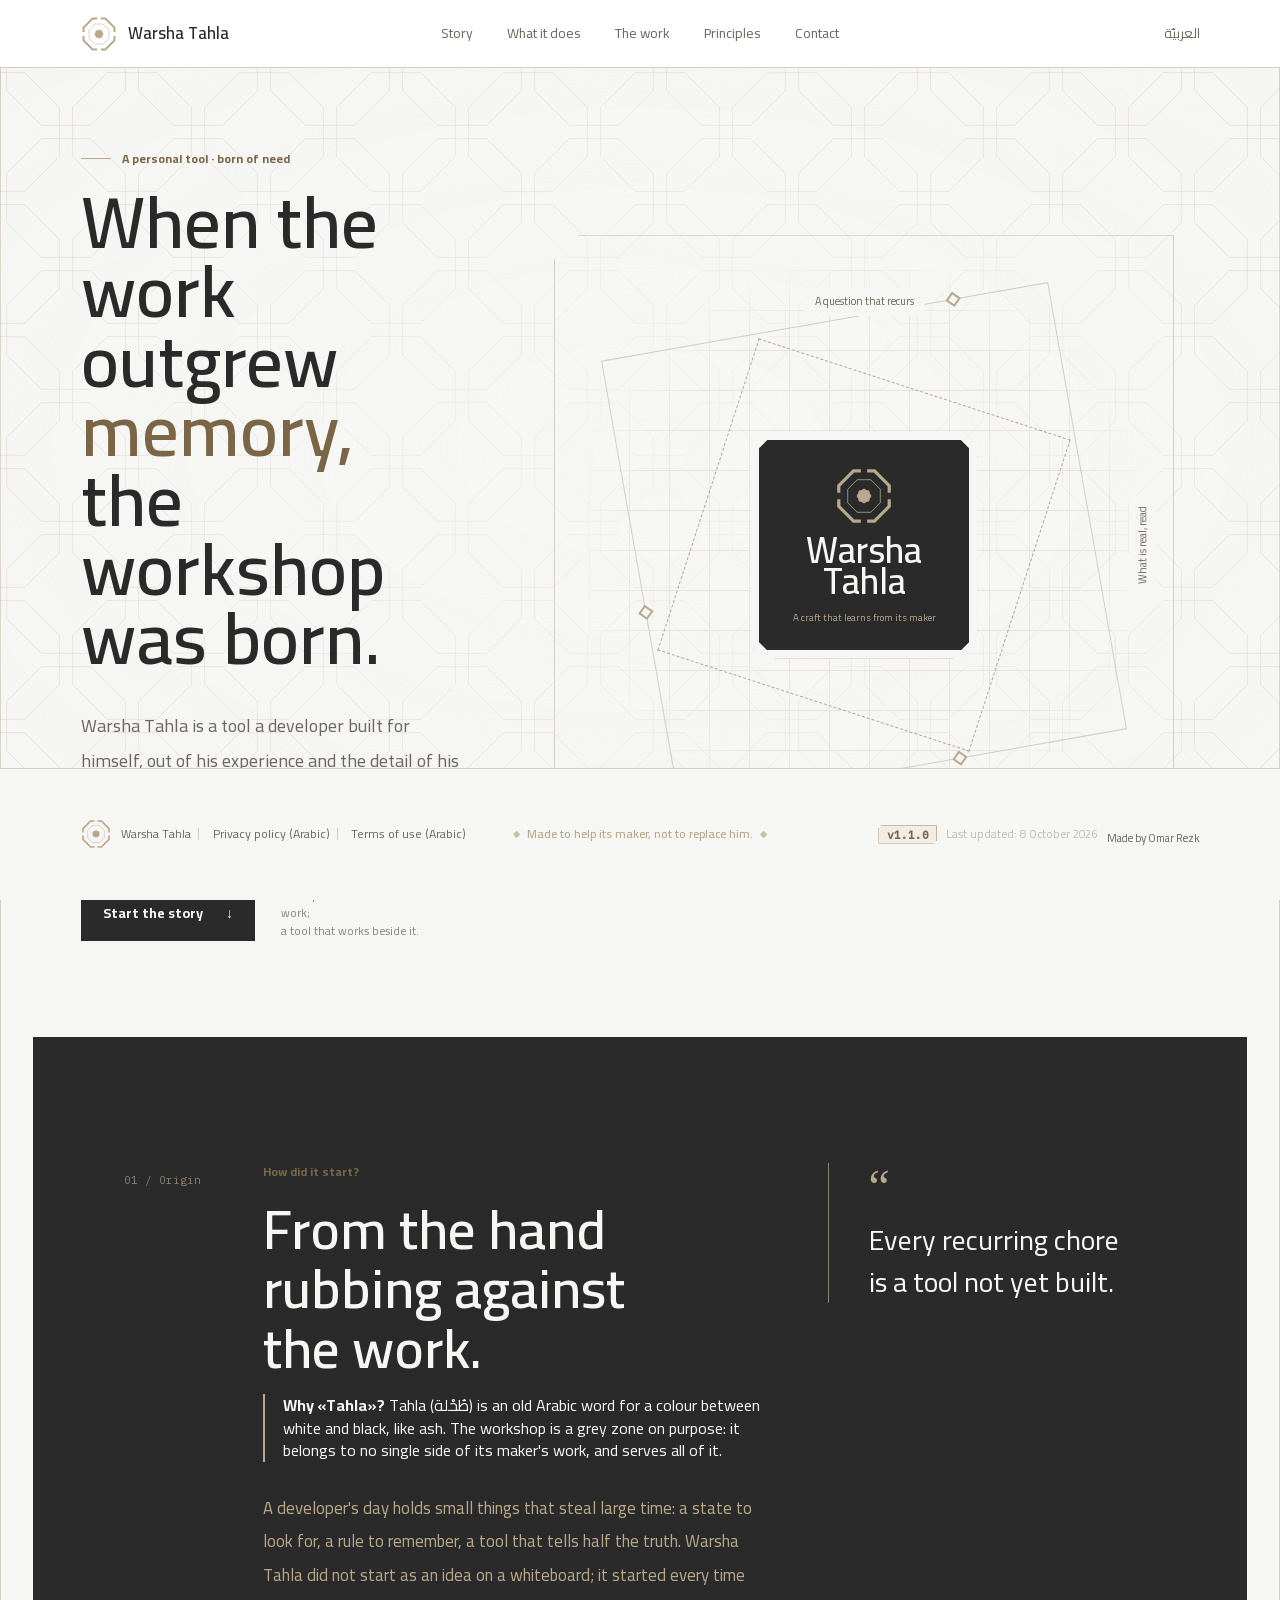
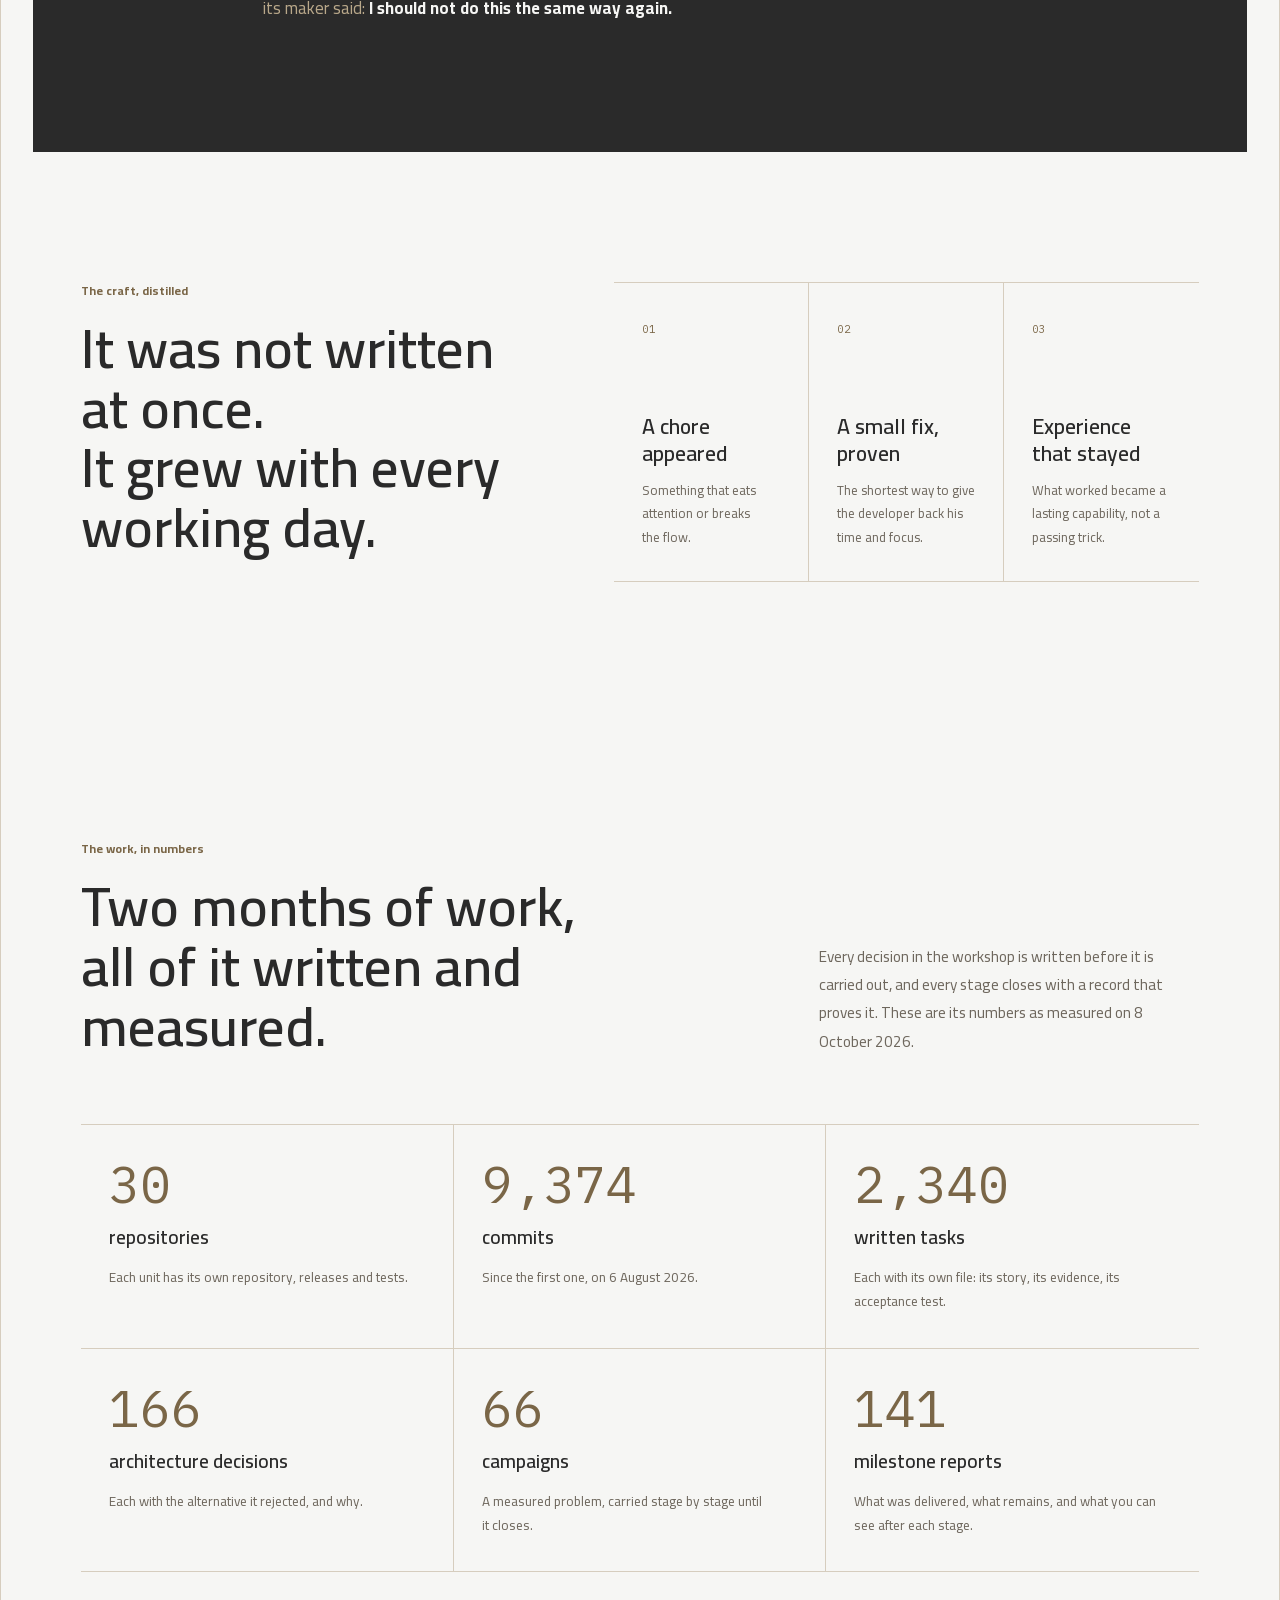
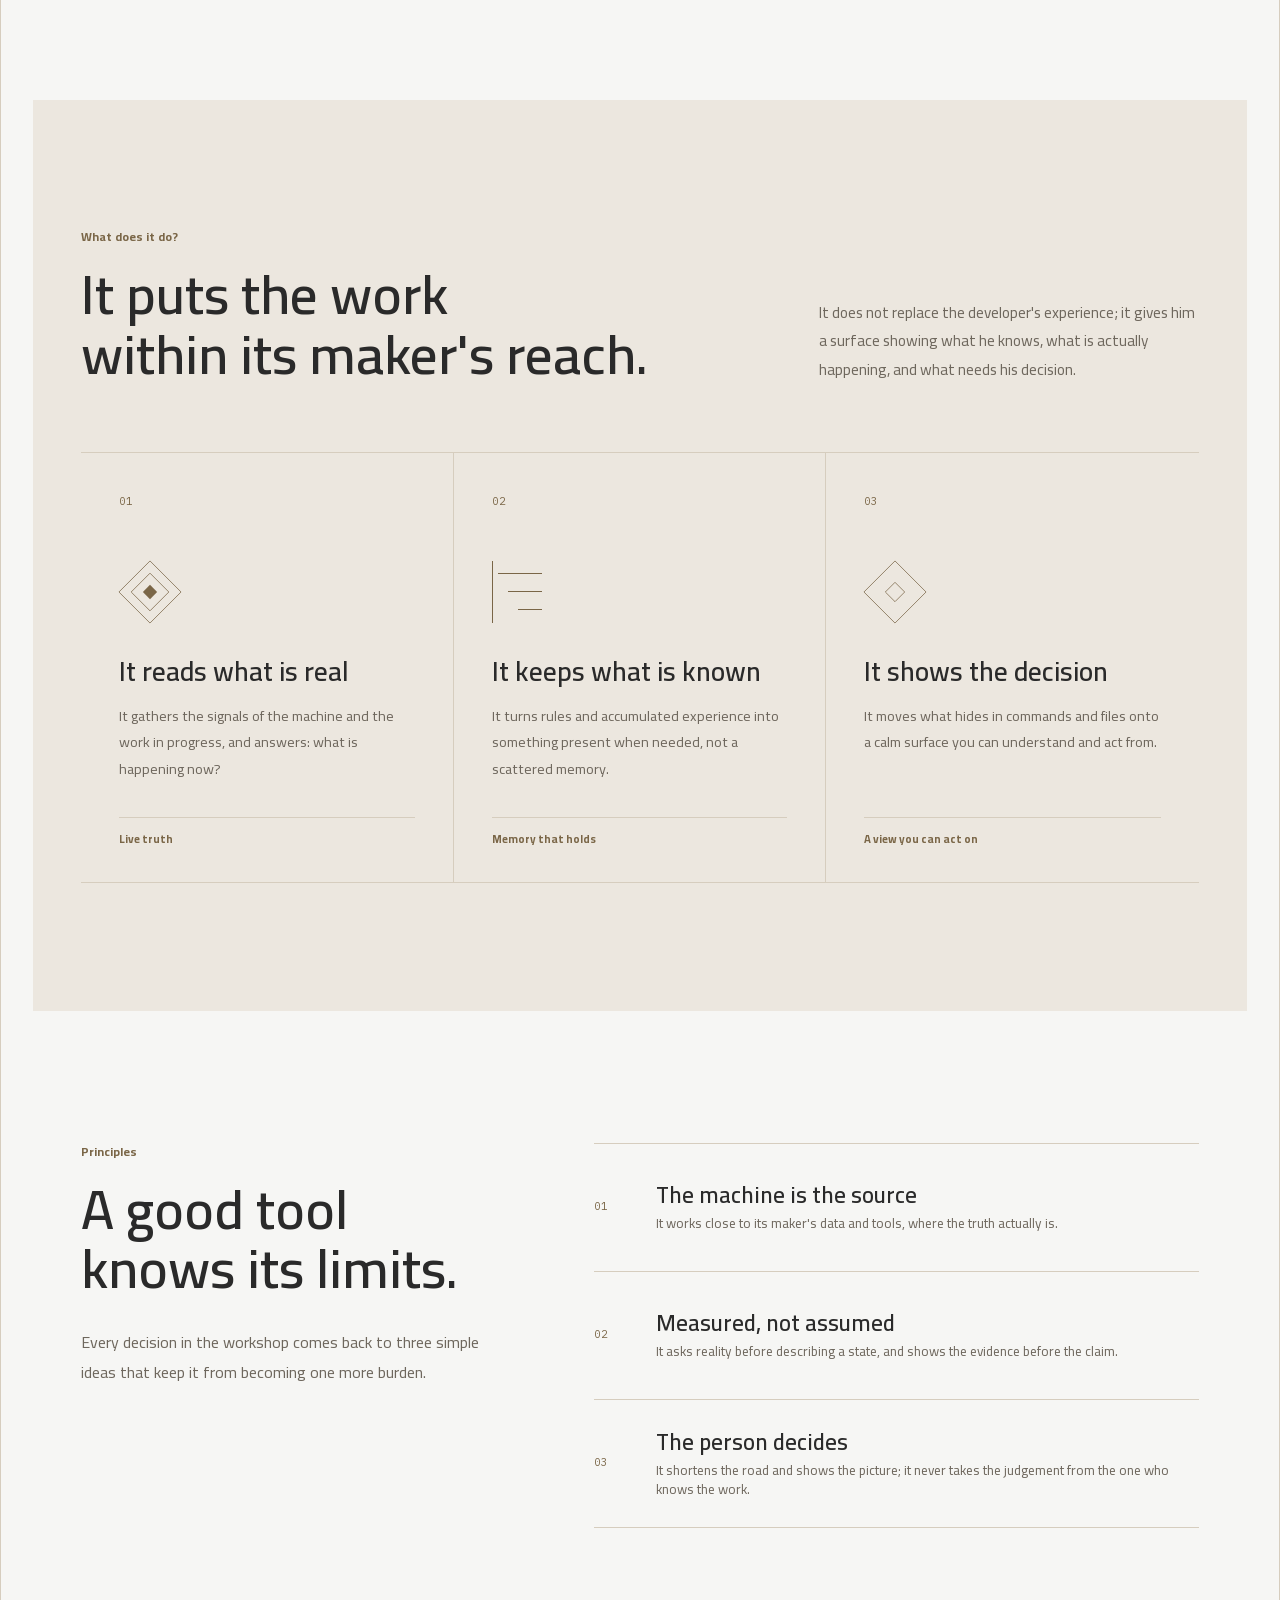
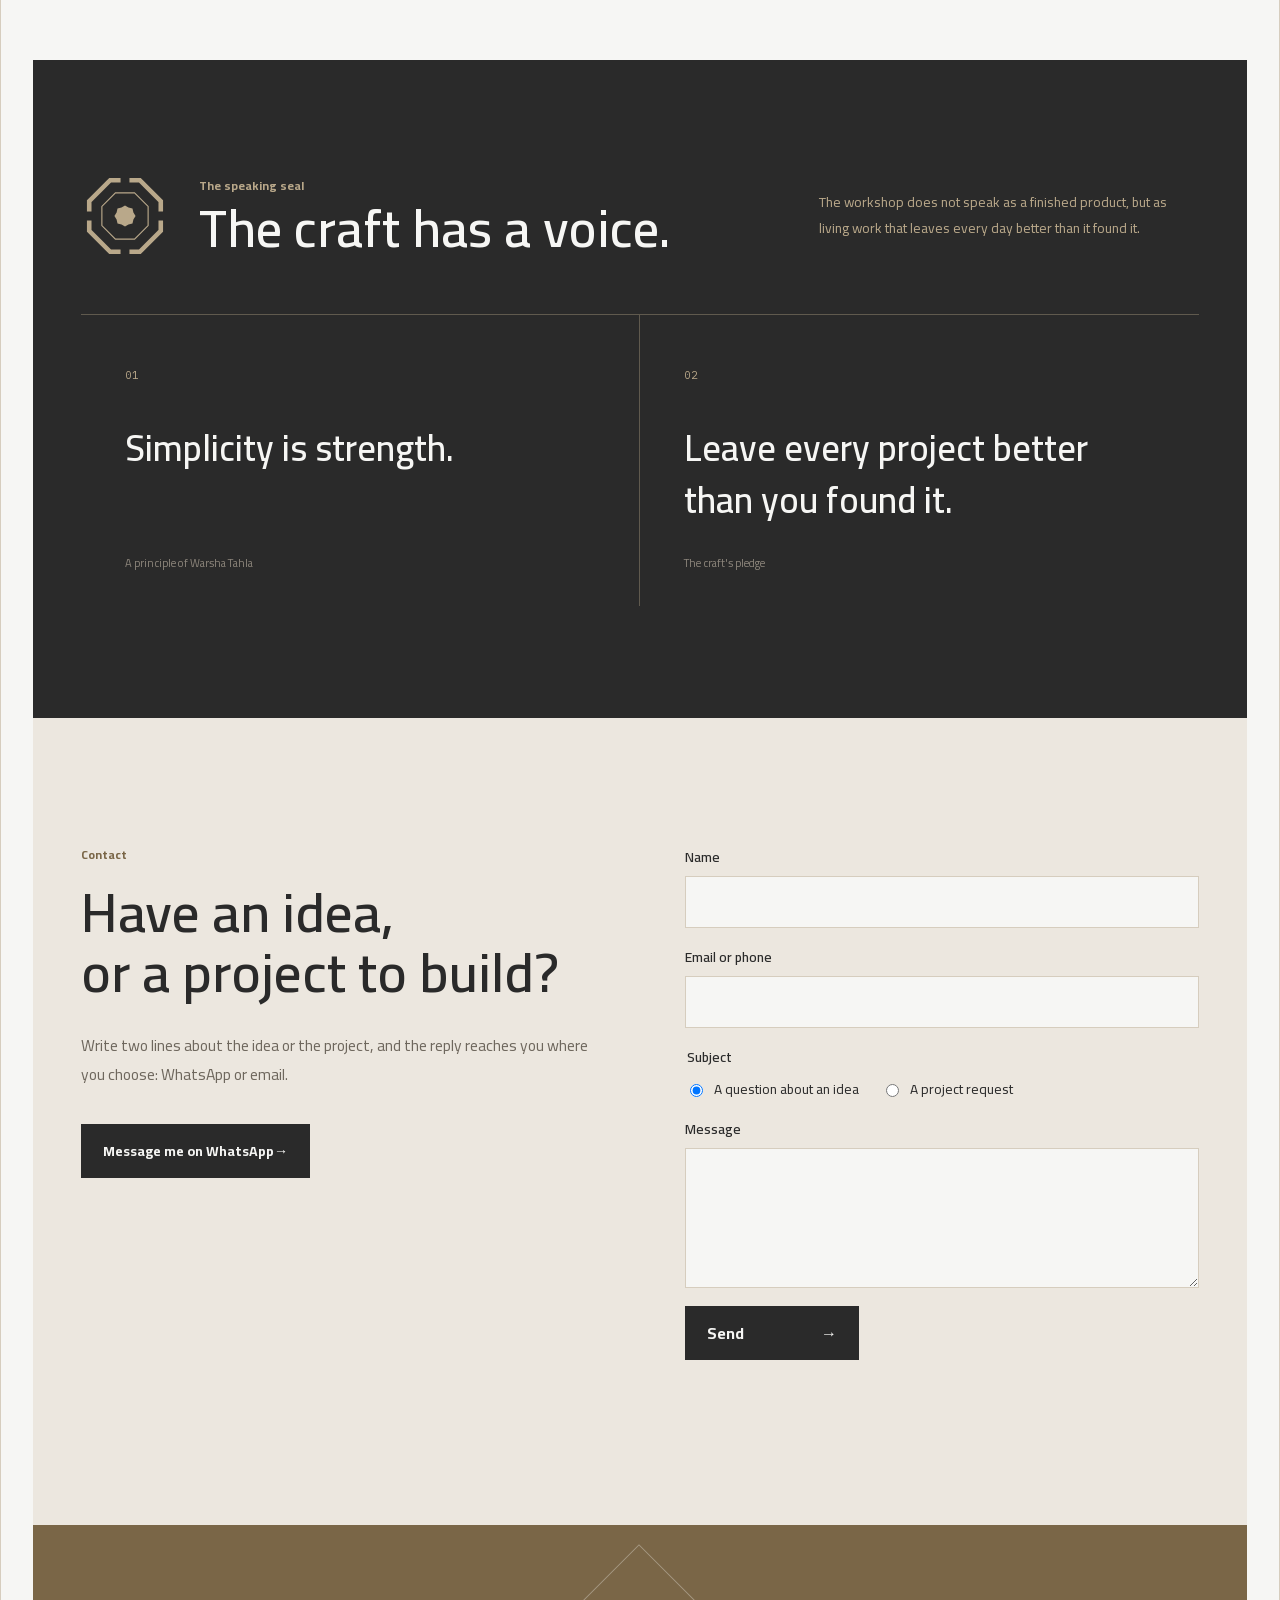
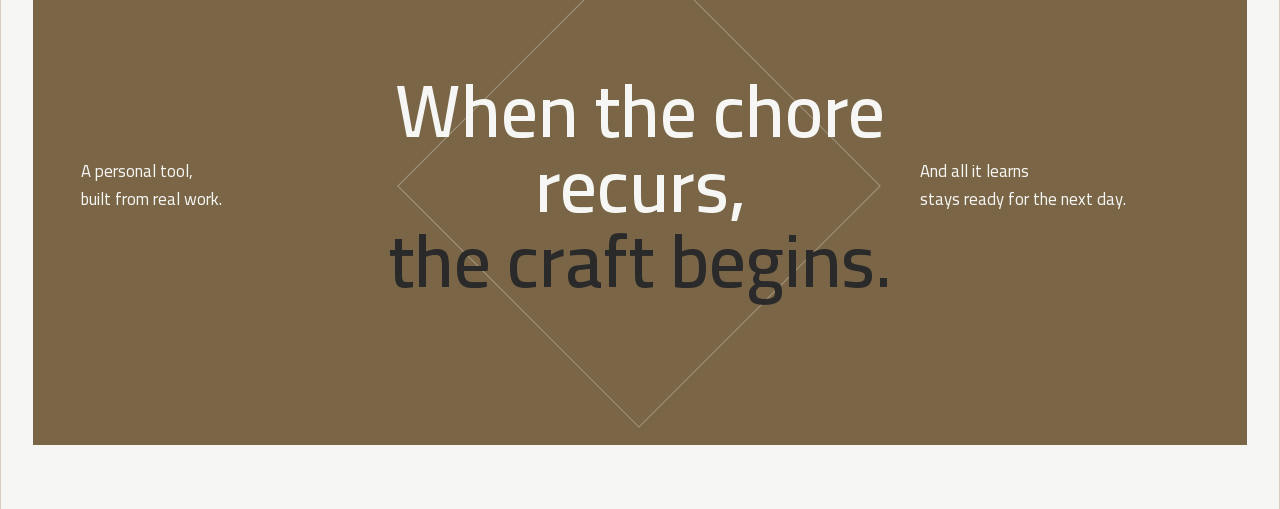
==== commit d4792997: "The site is v1.1.0, its stamp reads in the Arabic face, and it says what Tahla means" ====
--- a/en/index.html
+++ b/en/index.html
@@ -72,6 +72,7 @@
         <div class="story-copy">
           <p class="section-kicker">How did it start?</p>
           <h2 id="story-title">From the hand rubbing against the work.</h2>
+          <p class="name-meaning"><strong>Why «Tahla»?</strong> Tahla (طُحْلة) is an old Arabic word for a colour between white and black, like ash. The workshop is a grey zone on purpose: it belongs to no single side of its maker's work, and serves all of it.</p>
           <p>A developer's day holds small things that steal large time: a state to look for, a rule to remember, a tool that tells half the truth. Warsha Tahla did not start as an idea on a whiteboard; it started every time its maker said: <strong>I should not do this the same way again.</strong></p>
         </div>
         <blockquote>
@@ -207,7 +208,7 @@
           <a class="footer-legal" href="../terms.html">Terms of use (Arabic)</a>
         </div>
         <p class="mz-footer-seal">Made to help its maker, not to replace him.</p>
-        <p class="mz-footer-stamp"><b dir="ltr">v1.9.0</b><span>Last updated: 8 October 2026</span><small class="footer-credit">Made by Omar Rezk</small></p>
+        <p class="mz-footer-stamp"><b dir="ltr">v1.1.0</b><span>Last updated: 8 October 2026</span><small class="footer-credit">Made by Omar Rezk</small></p>
       </div>
     </footer>
   </body>
--- a/styles.css
+++ b/styles.css
@@ -153,7 +153,7 @@
 .contact-form fieldset label { display: flex; align-items: center; gap: 8px; font-weight: 400; }
 .contact-form button { border: 0; cursor: pointer; font: inherit; font-weight: 700; justify-self: start; }
 .form-state { min-height: 1.4em; margin: 0; color: var(--ink-soft); font-size: .84rem; }
-.trap { position: absolute; inset-inline-start: -9999px; }
+.contact-form .trap { display: none; }
 .lang-switch { color: var(--ink-soft); font-size: .84rem; text-decoration: none; }
 .lang-switch:hover { color: var(--gold-ink); }
 .footer-credit { display: block; margin-top: 6px; color: var(--ink-soft); font-size: .7rem; }
@@ -178,3 +178,7 @@
   .craft-trail article, .effort-grid > div { border-inline-end: 0; border-bottom: 1px solid var(--edge); }
   .workshop-piece { display: none; }
 }
+
+/* Arabic in the stamp is set in the Arabic face; the mono face has no Arabic joining and broke every word. */
+.mz-footer-stamp span, .footer-credit { font-family: var(--face-ar); letter-spacing: 0; }
+.name-meaning { padding-inline-start: 18px; border-inline-start: 2px solid var(--gold); }
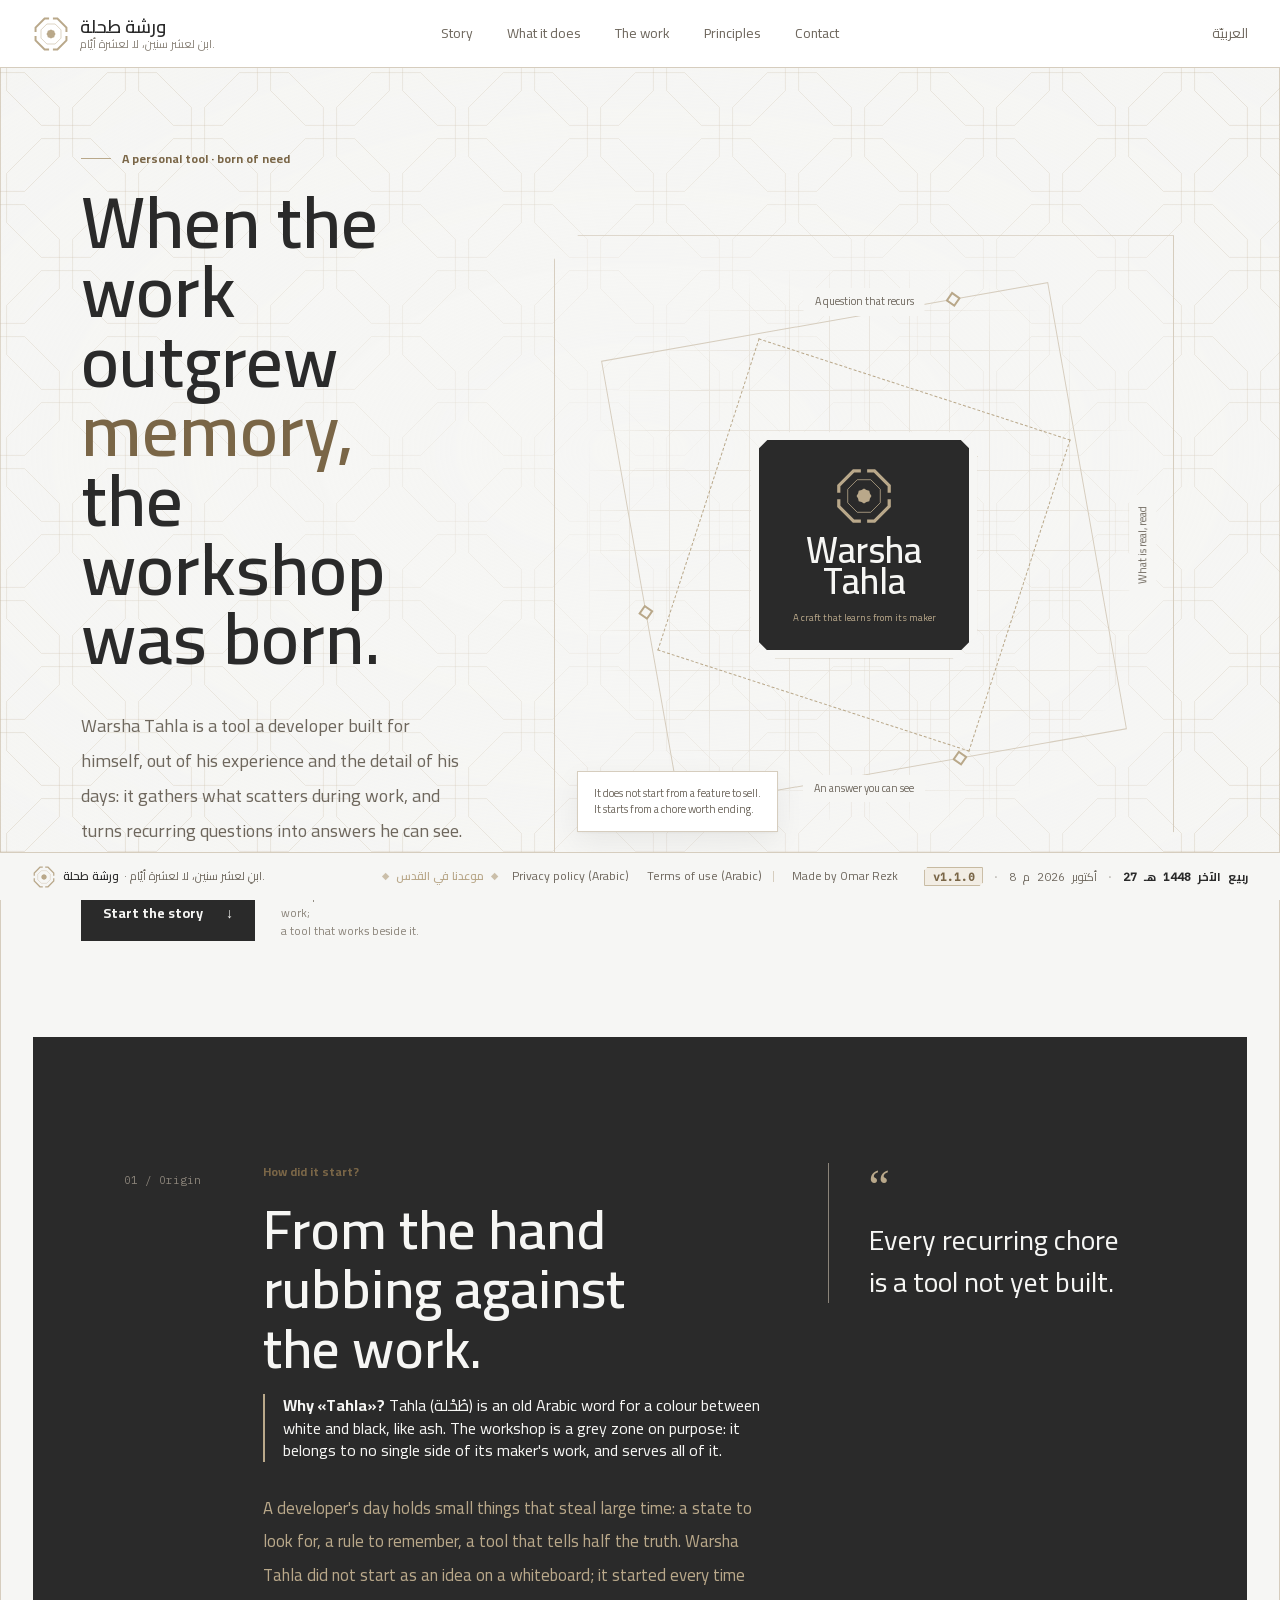
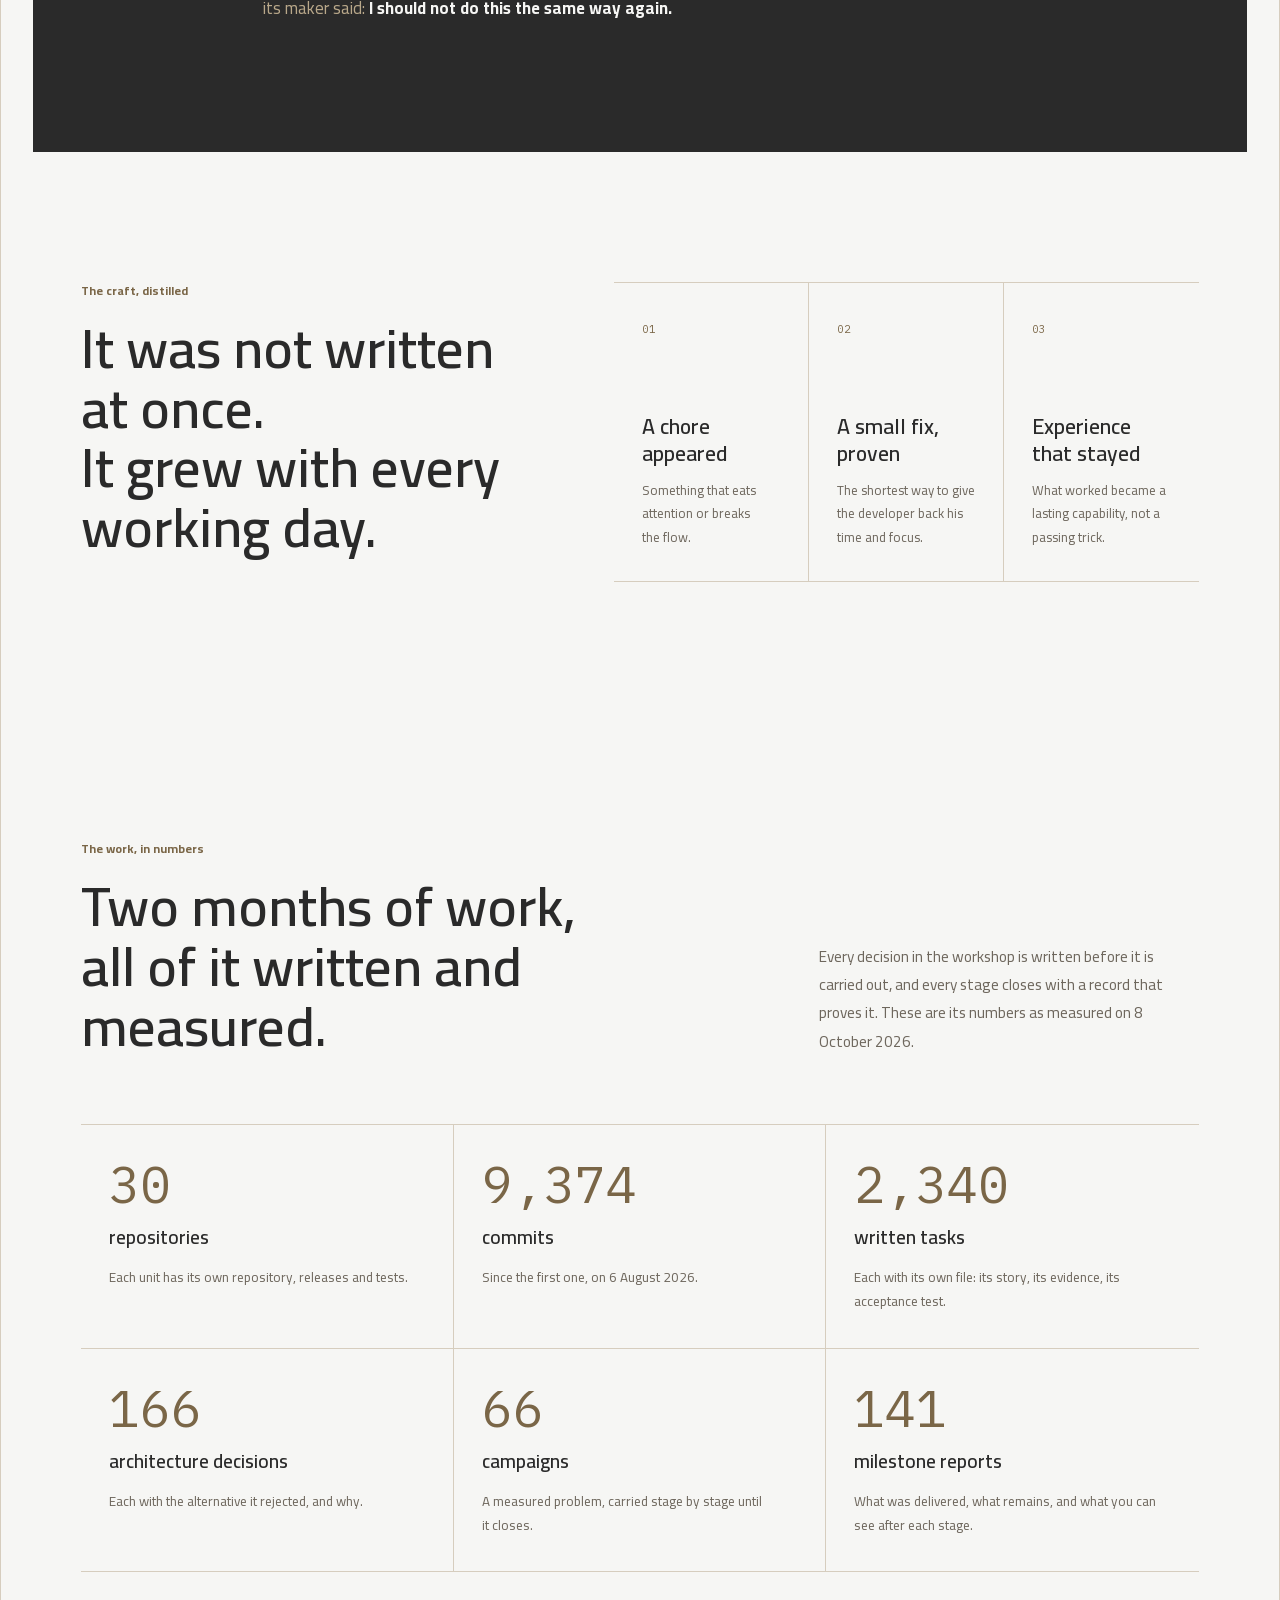
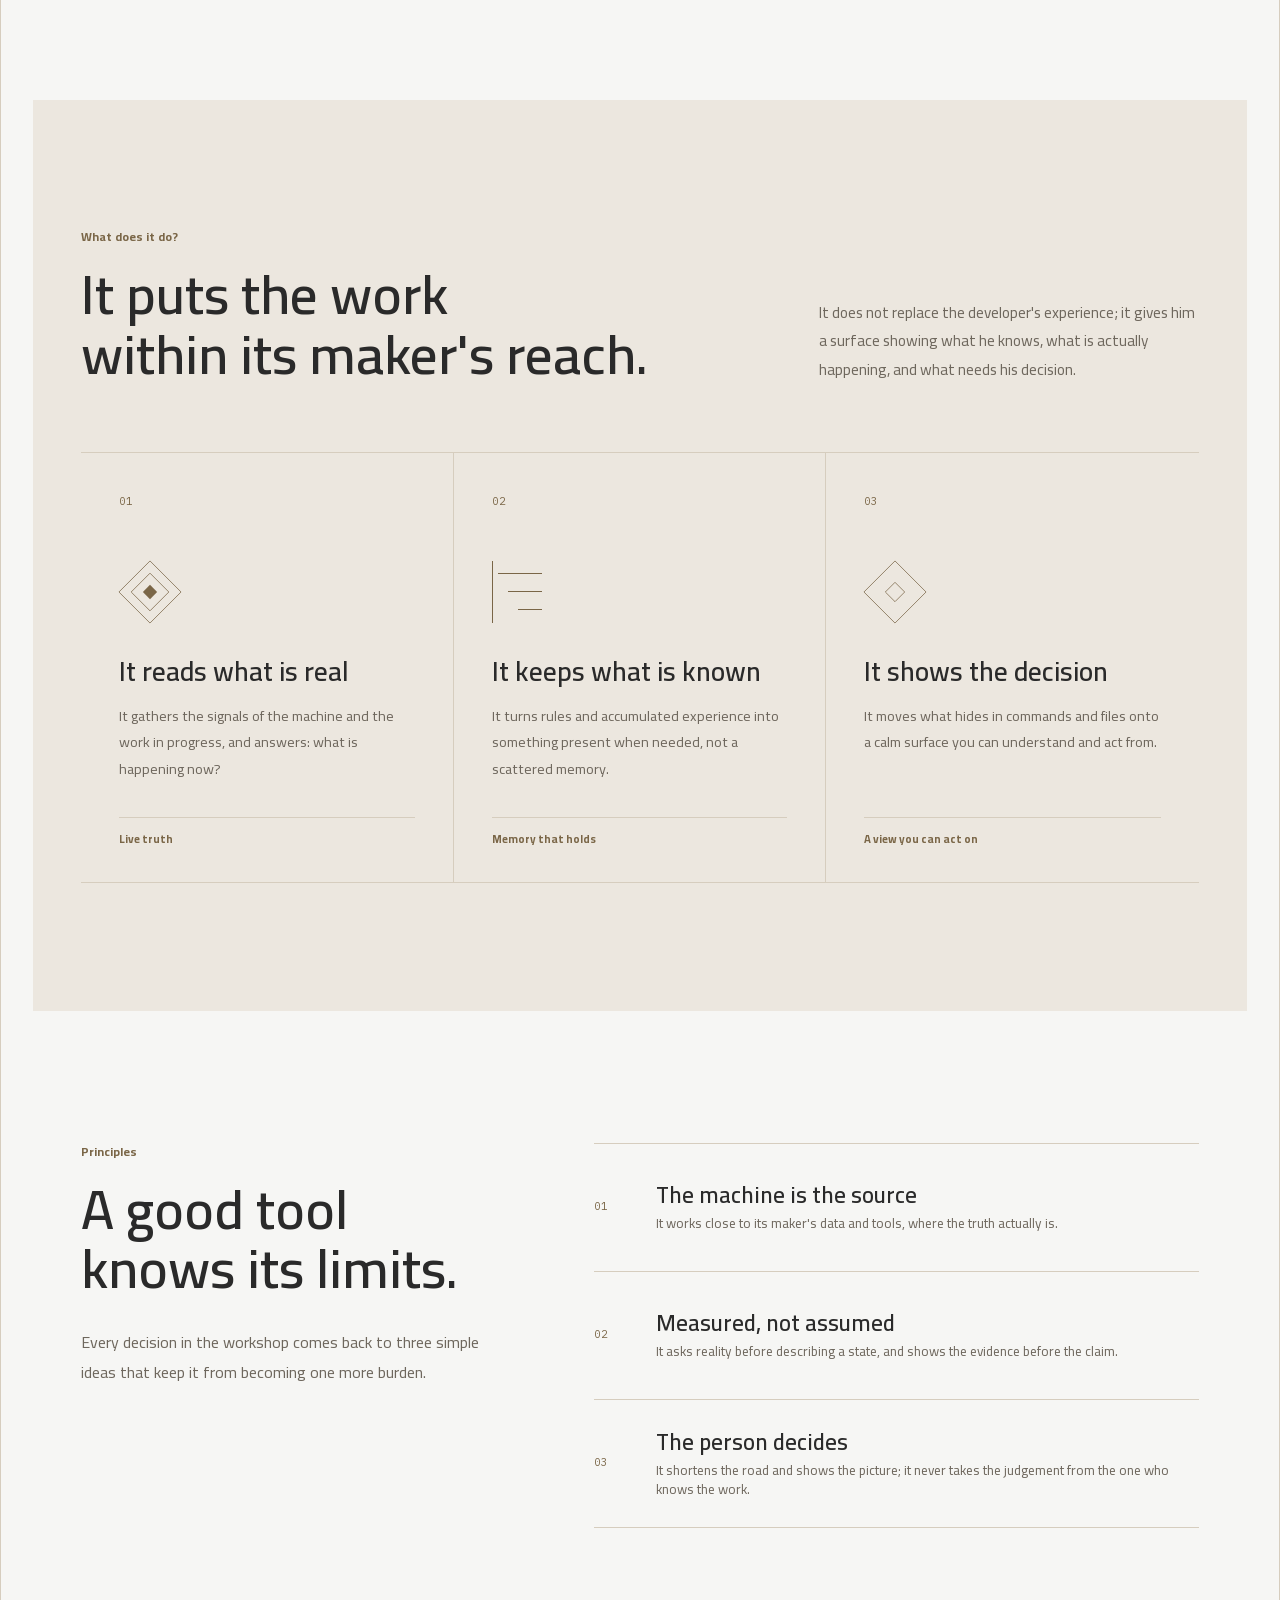
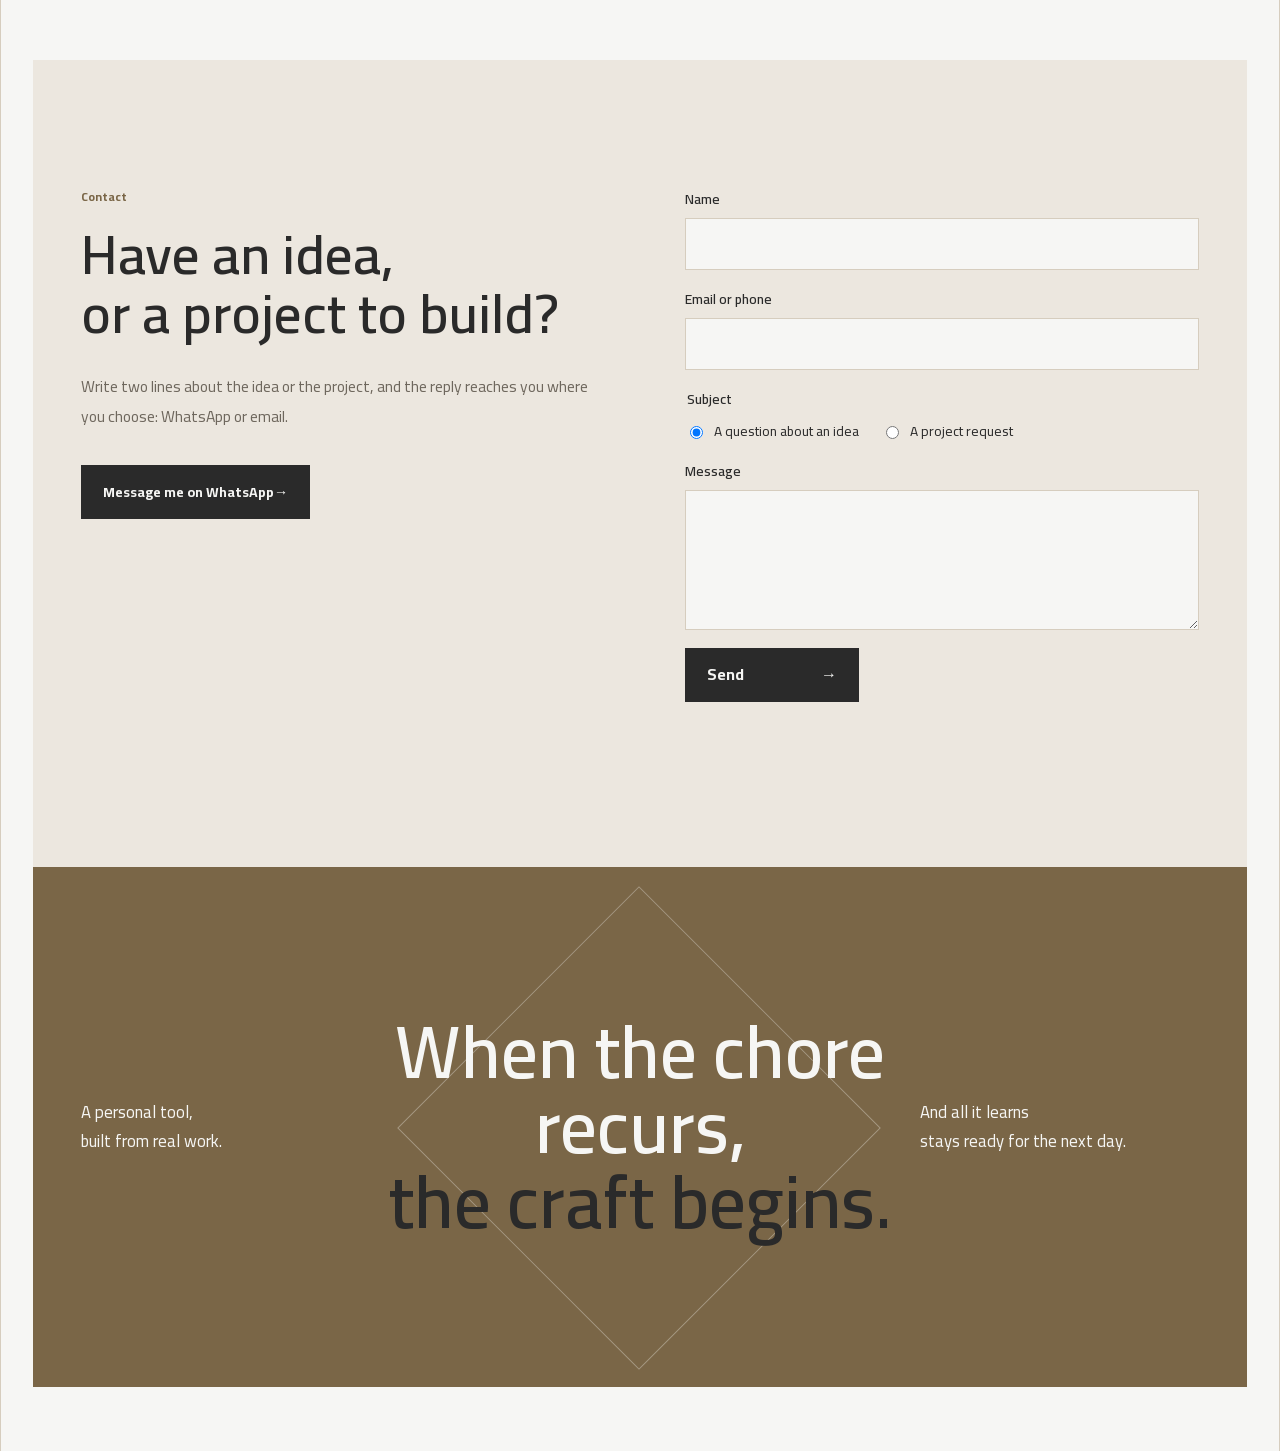
==== commit 8b521e90: "The site wears the identity's header and footer, and drops the speaking seal Every page's header and" ====
--- a/en/index.html
+++ b/en/index.html
@@ -6,10 +6,11 @@
     <meta name="description" content="Warsha Tahla — a personal workshop one developer built from his daily work, to see and run that work from his own machine.">
     <meta name="theme-color" content="#ece7df">
     <title>Warsha Tahla — a tool born of need, shaped by work</title>
-    <link rel="icon" type="image/svg+xml" href="../assets/almukhtar-identity/marks/mark.svg">
+    <link rel="icon" type="image/svg+xml" href="../assets/almukhtar-identity/marks/almukhtar-mark.svg">
     <link rel="stylesheet" href="../assets/almukhtar-identity/css/tokens.css">
     <link rel="stylesheet" href="../assets/almukhtar-identity/css/base.css">
     <link rel="stylesheet" href="../assets/almukhtar-identity/css/primitives.css">
+    <link rel="stylesheet" href="../assets/almukhtar-identity/css/patterns.css">
     <link rel="stylesheet" href="../styles.css">
     <link rel="alternate" hreflang="en" href="https://warsha-tahla.github.io/en/">
     <link rel="alternate" hreflang="ar" href="https://warsha-tahla.github.io/">
@@ -23,21 +24,23 @@
   </head>
   <body class="mz-sheet">
     <header class="mz-topbar mz-topbar--flush">
-      <div class="site-header mz-topbar-frame">
-        <a class="mz-brand" href="#top" aria-label="Warsha Tahla — home">
-          <img src="../assets/almukhtar-identity/marks/mark.svg" alt="" width="40" height="40">
-          <span>Warsha Tahla</span>
-        </a>
-        <nav class="mz-topbar-center" aria-label="Main navigation">
+    <div class="mz-topbar-frame">
+      <a class="mz-brand" href="./">
+        <img src="./../assets/almukhtar-identity/marks/almukhtar-mark.svg" alt="" width="38" height="38">
+        <span class="mz-brand-word">
+          <b>ورشة طحلة</b><small>ابنِ لعشر سنين، لا لعشرة أيّام.</small>
+        </span>
+      </a>
+      <div class="mz-topbar-center"><!-- zone:center --><nav aria-label="Main navigation">
           <a href="#story">Story</a>
           <a href="#work">What it does</a>
           <a href="#effort">The work</a>
           <a href="#principles">Principles</a>
           <a href="#contact">Contact</a>
-        </nav>
-        <div class="mz-topbar-end"><a class="lang-switch" href="../" hreflang="ar" lang="ar">العربيّة</a></div>
-      </div>
-    </header>
+        </nav><!-- /zone:center --></div>
+      <div class="mz-topbar-end"><!-- zone:end --><a class="lang-switch" href="../" hreflang="ar" lang="ar">العربيّة</a><!-- /zone:end --></div>
+    </div>
+  </header>
 
     <main id="top">
       <section class="hero" aria-labelledby="hero-title">
@@ -59,7 +62,7 @@
           <div class="piece-orbit orbit-outer" aria-hidden="true"><i></i><i></i><i></i></div>
           <div class="piece-orbit orbit-inner" aria-hidden="true"></div>
           <div class="piece-core">
-            <img src="../assets/almukhtar-identity/marks/mark.svg" alt="" width="86" height="86">
+            <img src="../assets/almukhtar-identity/marks/almukhtar-mark.svg" alt="" width="86" height="86">
             <strong>Warsha<br>Tahla</strong>
             <small>A craft that learns from its maker</small>
           </div>
@@ -157,21 +160,6 @@
         </div>
       </section>
 
-      <section class="voice" aria-labelledby="voice-title">
-        <div class="voice-head">
-          <img src="../assets/almukhtar-identity/marks/mark.svg" alt="" width="88" height="88">
-          <div>
-            <p class="section-kicker">The speaking seal</p>
-            <h2 id="voice-title">The craft has a voice.</h2>
-          </div>
-          <p>The workshop does not speak as a finished product, but as living work that leaves every day better than it found it.</p>
-        </div>
-        <div class="voice-mottos">
-          <blockquote><span dir="ltr">01</span><p>Simplicity is strength.</p><cite>A principle of Warsha Tahla</cite></blockquote>
-          <blockquote><span dir="ltr">02</span><p>Leave every project better than you found it.</p><cite>The craft's pledge</cite></blockquote>
-        </div>
-      </section>
-
       <section class="contact" id="contact" aria-labelledby="contact-title">
         <div class="contact-copy">
           <p class="section-kicker">Contact</p>
@@ -200,16 +188,16 @@
       </section>
     </main>
 
-    <footer class="mz-footer mz-footer--document mz-footer--flush">
-      <div class="footer-frame mz-footer-frame">
-        <div class="mz-footer-id">
-          <a class="footer-brand" href="#top"><img src="../assets/almukhtar-identity/marks/mark.svg" alt="" width="32" height="32"><span>Warsha Tahla</span></a>
-          <a class="footer-legal" href="../privacy.html">Privacy policy (Arabic)</a>
-          <a class="footer-legal" href="../terms.html">Terms of use (Arabic)</a>
-        </div>
-        <p class="mz-footer-seal">Made to help its maker, not to replace him.</p>
-        <p class="mz-footer-stamp"><b dir="ltr">v1.1.0</b><span>Last updated: 8 October 2026</span><small class="footer-credit">Made by Omar Rezk</small></p>
+    <footer class="mz-footer mz-footer--document">
+    <div class="mz-footer-frame">
+      <div class="mz-footer-id">
+        <img src="./../assets/almukhtar-identity/marks/almukhtar-mark.svg" alt="" width="24" height="24">
+        <p><b>ورشة طحلة</b><span> · ابنِ لعشر سنين، لا لعشرة أيّام.</span></p>
       </div>
-    </footer>
+      <div class="mz-footer-seal"><span class="mz-footer-vow">موعدنا في القدس</span></div>
+      <div class="mz-footer-unit"><!-- zone:foot --><nav class="footer-links" aria-label="Site links"><a href="../privacy.html">Privacy policy (Arabic)</a><a href="../terms.html">Terms of use (Arabic)</a></nav><small class="footer-credit">Made by Omar Rezk</small><!-- /zone:foot --></div>
+      <div class="mz-footer-stamp"><b>v1.1.0</b><span aria-hidden="true">·</span><time datetime="2026-10-08">8 أكتوبر 2026 م</time><span aria-hidden="true">·</span><span data-release-hijri>27 ربيع الآخر 1448 هـ</span></div>
+    </div>
+  </footer>
   </body>
 </html>
--- a/assets/almukhtar-identity/css/patterns.css
+++ b/assets/almukhtar-identity/css/patterns.css
@@ -0,0 +1,648 @@
+/* Patterns: a page, or a page-sized part, composed from the components in primitives.css; base.css and primitives.css import this sheet — AM-123. */
+
+/* layout — the app shell: the sheet and its fixed ground, the page column, and the layout's bar, main and foot. */
+/* Fixed, not on the element: a ground sized to the viewport covers a page of fourteen screens — AM-18. */
+.mz-sheet {
+  --sheet-max-w: 1440px;
+  --sheet-gutter: clamp(16px, 2.5vw, 36px);
+
+  position: relative;
+  min-height: 100vh;
+  isolation: isolate;
+  width: 100%;
+  max-width: var(--sheet-max-w);
+  margin-inline: auto;
+  padding-inline: var(--sheet-gutter);
+  padding-block-start: var(--rail, 48px);
+  padding-block-end: 64px;
+  border-inline: 1px solid var(--border, var(--edge));
+  background: var(--bg, var(--paper));
+  box-sizing: border-box;
+}
+/* A painted scene stays faint enough to remain ground, fixed to the viewport under the girih and content. */
+:is([data-scene] .mz-sheet, .mz-sheet[data-scene], [data-scene] .mz-layout-ground) {
+  --painting-shown: var(--painting, none);
+  --painting-wash: 92%;
+}
+:is([data-scene] .mz-sheet, .mz-sheet[data-scene]) {
+  background:
+    linear-gradient(color-mix(in srgb, var(--bg, var(--paper)) var(--painting-wash), transparent) 0 0) center / cover no-repeat fixed,
+    var(--painting-shown) center bottom / cover no-repeat fixed,
+    var(--bg, var(--paper));
+}
+/* The dark theme wears the painting's dark twin; a painting without one is veiled in the dark paper instead. */
+@media (prefers-color-scheme: dark) {
+  :root:not([data-theme="light"]) :is([data-scene] .mz-sheet, .mz-sheet[data-scene], [data-scene] .mz-layout-ground) {
+    --painting-shown: var(--painting-dark, linear-gradient(var(--painting-veil, transparent) 0 0), var(--painting, none));
+  }
+}
+:root[data-theme="dark"] :is([data-scene] .mz-sheet, .mz-sheet[data-scene], [data-scene] .mz-layout-ground) {
+  --painting-shown: var(--painting-dark, linear-gradient(var(--painting-veil, transparent) 0 0), var(--painting, none));
+}
+
+/* iOS WebKit ignores background-attachment: fixed, so the layout's own fixed layer carries the painting — AM-109. */
+.mz-layout-ground { display: none; }
+[data-scene] .mz-layout-ground {
+  display: block;
+  position: fixed;
+  inset: 0;
+  z-index: -3;
+  pointer-events: none;
+  background:
+    linear-gradient(color-mix(in srgb, var(--bg, var(--paper)) var(--painting-wash), transparent) 0 0),
+    var(--painting-shown) center bottom / cover no-repeat;
+}
+:is([data-scene] .mz-sheet, .mz-sheet[data-scene]):has(.mz-layout-ground) { background: var(--bg, var(--paper)); }
+
+/* Fluid modifier for full-width dashboards, monitoring consoles, and data tables */
+.mz-sheet--fluid {
+  --sheet-max-w: 100%;
+}
+.mz-sheet::before,
+.mz-sheet::after {
+  content: "";
+  position: fixed;
+  inset: 0;
+  pointer-events: none;
+}
+
+/* The anchored vignette shields the reading area while one girih tile crosses it every 26s. */
+.mz-sheet::before {
+  z-index: -2;
+  background-image:
+    radial-gradient(ellipse 92% 76% at 50% 50%, color-mix(in srgb, var(--paper) 74%, transparent) 0%, transparent 84%),
+    var(--girih);
+  background-size: 100% 100%, 132px 132px;
+  background-repeat: no-repeat, repeat;
+  animation: mz-girih-drift 26s linear infinite;
+}
+
+/* The girih gathers in the two top corners and leaves the reading area to the content. */
+.mz-sheet--cornered::before {
+  mask-image:
+    radial-gradient(circle at 0 0, var(--ink), transparent 28rem),
+    radial-gradient(circle at 100% 0, var(--ink), transparent 28rem);
+  mask-repeat: no-repeat;
+}
+
+/* The plain sheet reserves its upper ground for a registered namesake scene. */
+.mz-sheet::after { z-index: -1; display: none; }
+:is([data-scene] .mz-sheet, .mz-sheet[data-scene]):not(.mz-sheet--layered)::after {
+  display: block;
+  background: var(--gold-ink);
+  /* A mask reads alpha alone, so the fade is drawn in a token rather than a literal black. */
+  mask-image: var(--scene, linear-gradient(transparent 0 0)), linear-gradient(to left, var(--ink) 0 22%, transparent 36% 64%, var(--ink) 78% 100%);
+  mask-size: 100% auto, 100% 100%;
+  mask-position: bottom center, 0 0;
+  mask-repeat: no-repeat;
+  mask-composite: intersect;
+  opacity: .09;
+}
+@media (max-width: 760px), print, (prefers-reduced-transparency: reduce) {
+  :is([data-scene] .mz-sheet, .mz-sheet[data-scene])::after,
+  [data-scene] .mz-layout-ground { display: none; }
+  :is([data-scene] .mz-sheet, .mz-sheet[data-scene]) { background: var(--bg, var(--paper)); }
+}
+
+.mz-sheet > * { position: relative; }
+
+/* Girih alone, then two gold glows: ornament is ground, never subject, and no ruled grid (AM-140). */
+.mz-sheet--layered::before {
+  background-image: var(--girih);
+  background-size: 132px 132px;
+  animation: mz-ground-drift 26s linear infinite;
+}
+
+/* A period coprime with the drift, so the two never resynchronise into one visible beat. */
+.mz-sheet--layered::after {
+  background:
+    radial-gradient(ellipse 88% 72% at 50% 50%, color-mix(in srgb, var(--paper) 68%, transparent) 0%, transparent 82%),
+    radial-gradient(circle at 86% 4%, color-mix(in srgb, var(--gold) 26%, transparent), transparent 34%),
+    radial-gradient(circle at 8% 92%, color-mix(in srgb, var(--gold) 18%, transparent), transparent 30%);
+  animation: mz-ground-breathe 7s ease-in-out infinite;
+}
+
+/* One tile of travel each, so every layer's last frame is its first frame and no seam can appear. */
+@keyframes mz-girih-drift {
+  from { background-position: 0 0, 0 0; }
+  to   { background-position: 0 0, 132px 132px; }
+}
+@keyframes mz-ground-drift {
+  from { background-position: 0 0; }
+  to   { background-position: 132px 132px; }
+}
+
+/* Only the glows move; the wash is the first layer and stays anchored to the reading area. */
+@keyframes mz-ground-breathe {
+  0%, 100% { background-size: auto, 100% 100%, 100% 100%; opacity: 1; }
+  50%      { background-size: auto, 138% 138%, 128% 128%; opacity: .74; }
+}
+
+/* Opt-in: not every sheet is a head plus a body that fills the rest. */
+.mz-sheet--column { display: flex; flex-direction: column; }
+
+/* A document foot stays in view, while the sheet reserves the space it occupies. */
+.mz-sheet:has(> .mz-footer),
+.mz-sheet:has(> footer[data-foot]),
+.mz-sheet--column:has(> .mz-footer) {
+  --mz-footer-reserve: 4rem;
+  padding-block-end: var(--mz-footer-reserve);
+}
+.mz-sheet > .mz-footer,
+.mz-sheet--column > .mz-footer {
+  position: fixed;
+  z-index: calc(var(--layer-sticky) - 1);
+  inset-inline: 0;
+  inset-block-end: 0;
+  inline-size: 100%;
+  width: 100%;
+}
+.mz-sheet:has(> .mz-topbar),
+.mz-sheet:has(> header[data-nav]) {
+  --mz-topbar-reserve: var(--rail, 48px);
+  padding-block-start: var(--mz-topbar-reserve);
+}
+.mz-sheet > .mz-topbar {
+  position: fixed;
+  top: 0;
+  inset-inline: 0;
+  inline-size: 100%;
+  width: 100%;
+  z-index: var(--layer-sticky);
+}
+
+/* A sheet holding the days frame reserves the footer's own 48px on a desk, not 4rem, so no band of ground shows between them — AM-155. */
+@media (min-width: 761px) {
+  .mz-sheet:has(> .mz-footer):has(.mz-days),
+  .mz-sheet:has(> footer[data-foot]):has(.mz-days) { --mz-footer-reserve: 3rem; }
+}
+
+@media (max-width: 760px) {
+  .mz-sheet--column:has(> .mz-footer) { --mz-footer-reserve: 3.25rem; }
+  .mz-sheet:has(> .mz-footer),
+.mz-sheet:has(> footer[data-foot]),
+.mz-sheet--column:has(> .mz-footer) { --mz-footer-reserve: 4.5rem; }
+}
+
+/* عرض الصفحة — عمودٌ واحد بهامشٍ من الدليل */
+.mz-page {
+  width: min(100% - 1.5rem, 1480px);
+  margin-inline: auto;
+}
+
+.mz-layout {
+  display: flex;
+  flex-direction: column;
+  min-block-size: 100vh;
+  inline-size: 100%;
+  box-sizing: border-box;
+  position: relative;
+  background: var(--bg, var(--paper));
+  color: var(--ink);
+  isolation: isolate;
+}
+.mz-layout-bar {
+  flex: none;
+  inline-size: 100%;
+  z-index: var(--layer-sticky);
+}
+.mz-layout-main {
+  flex: 1 0 auto;
+  inline-size: 100%;
+  box-sizing: border-box;
+  padding-inline: clamp(16px, 2.5vw, 36px);
+  padding-block: var(--space-6);
+  max-inline-size: 1440px;
+  margin-inline: auto;
+}
+.mz-layout-foot {
+  flex: none;
+  margin-block-start: auto;
+  inline-size: 100%;
+  position: relative;
+  inset-block-end: auto;
+}
+.mz-layout--dock {
+  padding-block-end: var(--mz-footer-reserve, 4rem);
+}
+.mz-layout--dock .mz-layout-foot {
+  position: fixed;
+  inset-block-end: 0;
+  inset-inline: 0;
+}
+.mz-layout--flush .mz-layout-main {
+  padding-inline: 0;
+  max-inline-size: 100%;
+}
+
+/* brief — the unit brief's page grids: a hero split, an auto-fit grid, a command strip, value cards and dense panes. */
+/* ── Whitespace & Gap Control ────────────────────────────────────────────── */
+:root {
+  --layout-gap-sm: var(--space-3, 12px);
+  --layout-gap:    var(--space-4, 16px);
+  --layout-gap-lg: var(--space-6, 24px);
+}
+
+/* High-density multi-column section grid: copy on start (right in RTL), status/metadata on end (left in RTL) */
+.mz-hero-grid {
+  display: grid;
+  grid-template-columns: minmax(0, 2fr) minmax(280px, 1fr);
+  gap: var(--layout-gap);
+  align-items: stretch;
+}
+
+/* Child grids inside fluid canvas: auto-fit with minmax(280px, 1fr) across ultra-wide and standard displays */
+.mz-grid-autofit {
+  display: grid;
+  grid-template-columns: repeat(auto-fit, minmax(280px, 1fr));
+  gap: var(--layout-gap);
+}
+
+@media (max-width: 840px) {
+  .mz-hero-grid {
+    grid-template-columns: 1fr;
+  }
+}
+/* Executive command strip — horizontal high-density ledger metrics */
+.mz-command-strip {
+  display: grid;
+  grid-template-columns: repeat(auto-fit, minmax(130px, 1fr));
+  gap: 1px;
+  background: var(--border, var(--edge));
+  border: 1px solid var(--border, var(--edge));
+  margin: 0;
+  padding: 0;
+  box-sizing: border-box;
+  list-style: none;
+}
+.mz-command-strip-item,
+.mz-command-strip > div,
+.mz-command-strip > dl {
+  background: var(--panel);
+  padding: var(--space-3) var(--space-4);
+  display: flex;
+  flex-direction: column;
+  gap: var(--space-1);
+  min-inline-size: 0;
+  box-sizing: border-box;
+  margin: 0;
+}
+.mz-command-strip dt,
+.mz-command-strip-label {
+  margin: 0;
+  font-size: var(--size-2xs);
+  color: var(--ink-soft);
+  font-family: var(--font-sans, var(--font-arabic, var(--font-ar, var(--face-ar))));
+  font-weight: 400;
+  line-height: 1.35;
+}
+.mz-command-strip dd,
+.mz-command-strip-val {
+  margin: 0;
+  font-family: var(--font-mono, var(--face-mono));
+  font-weight: 500;
+  font-size: var(--size-lg);
+  color: var(--ink);
+  font-variant-numeric: tabular-nums;
+  line-height: 1.2;
+  direction: ltr;
+  unicode-bidi: isolate;
+}
+
+/* Business value and outcome matrix — strategic statement and decision benchmarks */
+.mz-biz-grid {
+  display: grid;
+  grid-template-columns: minmax(0, 2fr) minmax(280px, 1fr);
+  gap: var(--layout-gap);
+  align-items: stretch;
+}
+@media (max-width: 840px) {
+  .mz-biz-grid {
+    grid-template-columns: 1fr;
+  }
+}
+.mz-biz-card {
+  background: var(--panel);
+  border: 1px solid var(--border, var(--edge));
+  padding: var(--space-5);
+  display: flex;
+  flex-direction: column;
+  gap: var(--space-3);
+  box-sizing: border-box;
+  --chamfer: 6px;
+  clip-path: polygon(
+    var(--chamfer) 0, 100% 0, 100% calc(100% - var(--chamfer)),
+    calc(100% - var(--chamfer)) 100%, 0 100%, 0 var(--chamfer)
+  );
+}
+.mz-biz-card-meta {
+  font-size: var(--size-2xs);
+  color: var(--ink-soft);
+  font-family: var(--font-mono, var(--face-mono));
+  font-variant-numeric: tabular-nums;
+  font-weight: 400;
+  margin: 0;
+}
+.mz-biz-card-title {
+  margin: 0;
+  font-size: var(--size-md);
+  font-weight: 600;
+  color: var(--ink);
+  line-height: 1.35;
+}
+.mz-biz-card-copy {
+  margin: 0;
+  font-size: var(--size-sm);
+  color: var(--ink);
+  line-height: 1.4;
+}
+.mz-biz-quote {
+  margin: 0;
+  padding: var(--space-4) var(--space-5);
+  background: color-mix(in srgb, var(--gold-wash) 40%, var(--panel));
+  border-inline-start: 3px solid var(--gold);
+  font-size: var(--size-sm);
+  color: var(--ink);
+  line-height: 1.4;
+}
+
+/* Executive change log and adr ledger pane — dual-pane ledger structure */
+.mz-dense-grid {
+  display: grid;
+  grid-template-columns: repeat(auto-fit, minmax(min(100%, 380px), 1fr));
+  gap: var(--layout-gap);
+}
+.mz-dense-pane {
+  background: var(--panel);
+  border: 1px solid var(--border, var(--edge));
+  display: flex;
+  flex-direction: column;
+  box-sizing: border-box;
+  --chamfer: 6px;
+  clip-path: polygon(
+    var(--chamfer) 0, 100% 0, 100% calc(100% - var(--chamfer)),
+    calc(100% - var(--chamfer)) 100%, 0 100%, 0 var(--chamfer)
+  );
+}
+.mz-dense-pane-head {
+  display: flex;
+  align-items: center;
+  justify-content: space-between;
+  gap: var(--space-3);
+  padding: var(--space-3) var(--space-4);
+  border-block-end: 1px solid var(--border, var(--edge-soft));
+  background: color-mix(in srgb, var(--paper) 60%, var(--panel));
+}
+.mz-dense-pane-title {
+  margin: 0;
+  font-size: var(--size-xs);
+  font-weight: 600;
+  color: var(--ink);
+  display: flex;
+  align-items: center;
+  gap: var(--space-2);
+}
+.mz-dense-pane-body {
+  padding: var(--space-4);
+  overflow-x: auto;
+  display: flex;
+  flex-direction: column;
+  gap: var(--space-3);
+  box-sizing: border-box;
+}
+.mz-dense-table {
+  width: 100%;
+  border-collapse: collapse;
+  font-size: var(--size-2xs);
+}
+.mz-dense-table th {
+  text-align: start;
+  padding: var(--space-2) var(--space-3);
+  color: var(--ink-soft);
+  font-family: var(--font-sans, var(--font-arabic, var(--font-ar, var(--face-ar))));
+  font-weight: 600;
+  border-block-end: 1px solid var(--border, var(--edge-soft));
+  white-space: nowrap;
+}
+.mz-dense-table td {
+  padding: var(--space-2) var(--space-3);
+  border-block-end: 1px solid var(--edge-soft);
+  color: var(--ink);
+  font-variant-numeric: tabular-nums;
+  vertical-align: middle;
+}
+.mz-dense-table tr:last-child td {
+  border-block-end: 0;
+}
+
+/* days — the days book: a rail of dated days beside a reader, one pane at a time on a phone; drawn from Taqdir's days screen and the office's log. */
+/* Today is one band in ink across the book, Taqdir's drawing (AM-152): the date, the day's judgement between two hairlines, its signal, its action. */
+.mz-today-strip {
+  display: grid;
+  grid-template-columns: auto minmax(0, 1fr) auto auto;
+  align-items: center;
+  gap: var(--space-5);
+  min-block-size: 84px;
+  margin-block-end: var(--space-3);
+  padding: var(--space-3) var(--space-5);
+  border: 1px solid var(--ink);
+  background: var(--ink);
+  color: var(--paper);
+  box-shadow: var(--lift-sm);
+}
+.mz-today-strip time { font: 500 var(--size-sm) var(--face-mono); color: var(--paper); direction: ltr; unicode-bidi: isolate; }
+.mz-today-strip p { margin: 0; padding-inline: var(--space-5); border-inline: 1px solid color-mix(in srgb, var(--paper) 16%, transparent); color: color-mix(in srgb, var(--paper) 72%, var(--ink)); font-size: var(--size-xs); }
+.mz-today-strip p > b { display: block; color: var(--paper); font-size: var(--size-sm); }
+.mz-today-strip > .mz-btn { background: var(--paper); color: var(--ink); }
+
+/* Two panes in one frame; the rail scrolls its own list and the reader its own page. */
+/* Its height is the room days-frame.mjs measures between the bars, against 100dvh; the three-rail estimate is only its fallback — AM-154, AM-155. */
+.mz-days {
+  display: grid;
+  grid-template-columns: minmax(18rem, 22rem) minmax(0, 1fr);
+  block-size: max(32rem, var(--mz-days-room, min(calc(100dvh - var(--rail, 48px) * 3), 56rem)));
+  border: 1px solid var(--edge);
+  background: var(--panel);
+  overflow: hidden;
+  box-shadow: var(--lift);
+}
+.mz-days.is-collapsed { grid-template-columns: minmax(0, 1fr); }
+.mz-days.is-collapsed .mz-days-rail { display: none; }
+.mz-days-rail {
+  display: flex;
+  flex-direction: column;
+  min-inline-size: 0;
+  min-block-size: 0;
+  border-inline-end: 1px solid var(--edge);
+  background: var(--sand);
+}
+.mz-days-filters {
+  display: grid;
+  grid-template-columns: minmax(0, 1fr);
+  gap: var(--space-2);
+  padding: var(--space-3);
+  border-block-end: 1px solid var(--edge);
+}
+.mz-days-filters > * { min-inline-size: 0; max-inline-size: 100%; }
+/* The rail's filters in one bar: the search and one filter button; the panel opens under it and each filter in force stays a chip that removes it (AM-138). */
+.mz-days-filterbar { display: flex; align-items: center; gap: var(--space-2); }
+.mz-days-filterbar > .mz-input-wrap { min-inline-size: 0; }
+.mz-days-filterbar > :is(.mz-btn, .mz-btn-group) { flex: none; }
+/* The key sits at the field's end; it inherits the field's direction, since a key's own ltr would place it over the search glyph. */
+.mz-days-filterbar .mz-kbd { position: absolute; inset-inline-end: var(--space-3); inset-block: 0; block-size: fit-content; margin-block: auto; direction: inherit; pointer-events: none; }
+.mz-days-filterbar .mz-input-wrap .mz-input { padding-inline-end: var(--space-7); }
+.mz-days-panel { display: grid; gap: var(--space-4); padding: var(--space-4); border: 1px solid var(--edge); background: var(--panel); box-shadow: var(--lift); }
+.mz-days-panel fieldset { display: flex; flex-wrap: wrap; gap: var(--space-3) var(--space-5); min-inline-size: 0; margin: 0; padding: 0; border: 0; }
+.mz-days-panel legend { margin-block-end: var(--space-3); padding: 0; color: var(--ink-soft); font-size: var(--size-2xs); font-weight: 600; }
+.mz-days-panel almukhtar-date-range { flex: 1 1 100%; min-inline-size: 0; }
+.mz-days-panel-actions { display: flex; justify-content: flex-end; gap: var(--space-2); }
+.mz-days-chips { display: flex; flex-wrap: wrap; gap: var(--space-2); }
+.mz-days-head {
+  display: grid;
+  grid-template-columns: auto minmax(0, 1fr) auto;
+  align-items: center;
+  gap: var(--space-3);
+  padding: var(--space-2) var(--space-3);
+  border-block-end: 1px solid var(--edge);
+  color: var(--ink-soft);
+  font-size: var(--size-xs);
+}
+.mz-days-head > b { color: var(--ink); text-align: center; }
+/* The head's end slot: the period's count beside the views (AM-138). */
+.mz-days-head-end { display: inline-flex; align-items: center; gap: var(--space-3); }
+.mz-days-head-end > small { color: var(--ink-soft); font-size: var(--size-2xs); font-variant-numeric: tabular-nums; white-space: nowrap; }
+/* An overlay scrollbar sits in the list's end padding, never over the first letter of a row (AM-129). */
+.mz-days-list { flex: 1; min-block-size: 0; margin: 0; padding: 0; padding-inline-end: var(--space-3); overflow: auto; scrollbar-gutter: stable; list-style: none; }
+/* A page of days can cross months, so the month is named where it changes. */
+.mz-days-month { position: sticky; inset-block-start: 0; z-index: var(--layer-sticky); display: flex; align-items: center; gap: var(--space-2); padding: var(--space-2) var(--space-4); border-block-end: 1px solid var(--edge-soft); background: var(--sand); color: var(--ink-soft); font-size: var(--size-2xs); font-weight: 600; }
+.mz-days-rail > .mz-pagination { padding: var(--space-2) var(--space-3); border-block-start: 1px solid var(--edge); }
+
+/* A day is a date and two lines; the day being read is marked on its start edge, in the identity's gold. */
+.mz-day {
+  display: grid;
+  grid-template-columns: 3.2rem minmax(0, 1fr);
+  gap: var(--space-4);
+  padding: var(--space-3) var(--space-4);
+  border-block-end: 1px solid var(--edge-soft);
+  border-inline-start: 3px solid transparent;
+  color: var(--ink);
+  text-decoration: none;
+}
+.mz-day:hover { background: var(--panel); color: var(--ink); }
+.mz-day[aria-current="date"] { border-inline-start-color: var(--signal-bad); background: var(--paper); }
+.mz-day-date { display: grid; justify-items: center; align-content: start; gap: var(--space-1); }
+.mz-day-date b { font: 300 var(--step-2)/1 var(--face-mono); }
+.mz-day-date small { color: var(--signal-bad); font-size: var(--size-2xs); }
+.mz-day-copy { display: grid; gap: var(--space-1); min-inline-size: 0; }
+.mz-day-copy strong, .mz-day-copy small { overflow: hidden; text-overflow: ellipsis; white-space: nowrap; }
+.mz-day-copy strong { font-size: var(--size-xs); font-weight: 600; }
+.mz-day-copy small { color: var(--ink-soft); font-size: var(--size-2xs); }
+.mz-day-copy > span { display: flex; flex-wrap: wrap; gap: var(--space-1); }
+/* A day's facts are one quiet line of text, not a row of chips; the chip row above stays for 3.11–3.13 wearers until they move (AM-138). */
+.mz-day-copy > .mz-day-facts { display: block; overflow: hidden; color: var(--stone); font-size: var(--size-2xs); font-variant-numeric: tabular-nums; text-overflow: ellipsis; white-space: nowrap; }
+.mz-day-facts-warn { color: var(--signal-warn); }
+
+/* The reader: a bar across, then the page and an outline the reader opens. */
+.mz-days-reader {
+  display: grid;
+  grid-template-columns: minmax(0, 1fr) auto;
+  grid-template-rows: auto minmax(0, 1fr);
+  min-inline-size: 0;
+  min-block-size: 0;
+  background: var(--paper);
+}
+.mz-reader-bar {
+  grid-column: 1 / -1;
+  display: flex;
+  align-items: center;
+  gap: var(--space-3);
+  min-block-size: var(--rail, 48px);
+  padding: var(--space-1) var(--space-3);
+  border-block-end: 1px solid var(--edge);
+  background: var(--panel);
+}
+.mz-reader-bar > nav { flex: 1; min-inline-size: 0; overflow: hidden; color: var(--ink-soft); font-size: var(--size-xs); text-overflow: ellipsis; white-space: nowrap; }
+/* The page is the container its sheet measures, so the side folds by the reader's width, not the screen's (AM-138). */
+.mz-reader-page { container-type: inline-size; min-inline-size: 0; min-block-size: 0; overflow: auto; padding: var(--space-5) var(--space-6) var(--space-7); }
+/* The kicker and the facts mix Arabic words with figures: they keep the Arabic face, tabular figures hold their width, and each value takes its own direction (AM-129). */
+.mz-reader-kicker { display: flex; align-items: center; justify-content: space-between; gap: var(--space-3); color: var(--gold-ink); font: 600 var(--size-2xs) var(--face-ar); font-variant-numeric: tabular-nums; }
+.mz-reader-kicker time { color: var(--ink-soft); font-weight: 400; unicode-bidi: plaintext; }
+.mz-reader-title { display: flex; align-items: flex-start; gap: var(--space-3); margin: var(--space-3) 0 var(--space-2); color: var(--ink); font-size: var(--step-2); line-height: 1.3; }
+.mz-reader-title > .mz-icon { flex: none; margin-block-start: var(--space-1); color: var(--gold-ink); }
+.mz-fact-line { display: grid; grid-template-columns: repeat(4, minmax(0, 1fr)); margin: var(--space-5) 0 var(--space-6); border-block: 1px solid var(--edge); }
+.mz-fact-line > div { padding: var(--space-2); border-inline-start: 1px solid var(--edge-soft); text-align: center; }
+.mz-fact-line > div:first-child { border-inline-start: 0; }
+.mz-fact-line dt { display: inline-flex; align-items: center; gap: var(--space-2); color: var(--ink-soft); font-size: var(--size-2xs); }
+.mz-fact-line dt .mz-icon { color: var(--gold-ink); }
+.mz-fact-line dd { margin: var(--space-1) 0 0; font: 500 var(--size-xs) var(--face-ar); font-variant-numeric: tabular-nums; unicode-bidi: plaintext; }
+.mz-reader-body { min-inline-size: 0; overflow-wrap: anywhere; }
+/* A section of the day is ruled under its heading, and its parts are named in gold, as Taqdir reads a day (AM-152). */
+/* A section heading carries no rule under it; the space above it is the division — Omar, 7 October 2026 (AM-156). */
+.mz-reader-body h2 { margin: var(--space-7) 0 var(--space-3); font-size: var(--step-1); }
+.mz-reader-body h3 { margin: var(--space-6) 0 var(--space-2); color: var(--gold-ink); font-size: var(--step-1); }
+/* Every block carries dir="auto"; a list item's marker sits on that item's own start side, so an English line keeps its bullet on the left (AM-138). */
+.mz-reader-page .mz-reader-body ul { padding-inline-start: 0; }
+.mz-reader-page .mz-reader-body ul ul { padding-inline-start: var(--space-5); }
+.mz-reader-page .mz-reader-body ul > li { position: relative; padding-inline-start: var(--space-5); list-style: none; text-align: start; }
+.mz-reader-page .mz-reader-body ul > li::before { content: ""; position: absolute; inset-inline-start: var(--space-1); inset-block-start: calc(0.9em - 3px); inline-size: 6px; block-size: 6px; background: var(--gold); }
+.mz-reader-page .mz-reader-body ol > li { list-style-position: inside; text-align: start; }
+/* The outline as a column beside the page, the 3.11 form that Samt wears. */
+.mz-days-reader > .mz-reader-outline { inline-size: 13rem; min-block-size: 0; overflow: auto; padding: var(--space-4) var(--space-3); border-inline-start: 1px solid var(--edge); background: var(--sand); }
+.mz-reader-outline a { display: block; padding: var(--space-2); border-inline-start: 2px solid transparent; color: var(--ink-soft); font-size: var(--size-xs); text-decoration: none; }
+.mz-reader-outline a:hover { color: var(--ink); }
+.mz-reader-outline a[aria-current] { border-inline-start-color: var(--gold-ink); background: var(--panel); color: var(--ink); }
+.mz-reader-outline a.mz-reader-outline-sub { padding-inline-start: var(--space-6); }
+
+/* The second pass (AM-138): one prose measure for the head, the day line, the summary and the body, and a side beside it. */
+/* Taqdir's page (AM-152): the day reads across the reader, its facts a band under its title, and the side is the outline's frameless column at its edge. */
+.mz-days-reader .mz-reader-page:has(> .mz-reader-sheet) { padding: 0; }
+.mz-reader-sheet { display: grid; grid-template-columns: minmax(0, 1fr) 13rem; align-items: stretch; min-block-size: 100%; }
+.mz-reader-measure { min-inline-size: 0; padding: var(--space-5) var(--space-6) var(--space-8); }
+/* The side stands still while the page scrolls: a stretched grid item cannot stick, so it takes its own height — AM-156. */
+.mz-reader-side { position: sticky; inset-block-start: 0; align-self: start; display: grid; align-content: start; gap: var(--space-6); max-block-size: var(--mz-days-room, 100dvh); overflow: auto; padding: var(--space-5) var(--space-4); }
+@container (max-inline-size: 46rem) {
+  .mz-reader-sheet { grid-template-columns: minmax(0, 1fr); }
+  .mz-reader-side { display: none; }
+}
+.mz-reader-dayline { display: flex; flex-wrap: wrap; align-items: center; gap: var(--space-2) var(--space-4); margin: 0 0 var(--space-6); padding-block-end: var(--space-5); border-block-end: 1px solid var(--edge); color: var(--ink-soft); font-size: var(--size-xs); font-variant-numeric: tabular-nums; }
+.mz-reader-summary { margin-block-end: var(--space-6); padding-block: 0 var(--space-5); border-block-end: 1px solid var(--edge-soft); }
+.mz-reader-summary p { margin: var(--space-2) 0 0; font-size: var(--size-md); line-height: var(--leading-body); text-align: start; unicode-bidi: plaintext; }
+.mz-reader-card { display: grid; gap: var(--space-3); padding: 0; }
+.mz-reader-card + .mz-reader-card { padding-block-start: var(--space-6); border-block-start: 1px solid var(--edge-soft); }
+:is(.mz-reader-summary, .mz-reader-card) h3 { display: flex; align-items: center; gap: var(--space-3); margin: 0; color: var(--ink); font-size: var(--size-sm); font-weight: 600; }
+:is(.mz-reader-summary, .mz-reader-card) h3 > .mz-icon { color: var(--gold-ink); }
+/* In the side the fact line is a list of the facts the source recorded; a fact without a value is not drawn, and the missing are named once. */
+.mz-fact-line > div:has(> dd:empty) { display: none; }
+.mz-reader-side .mz-fact-line { grid-template-columns: minmax(0, 1fr); margin: 0; border-block: 0; }
+.mz-reader-side .mz-fact-line > div { display: grid; grid-template-columns: auto minmax(0, 1fr); align-items: center; gap: var(--space-1) var(--space-4); padding: var(--space-3) 0; border-inline-start: 0; border-block-end: 1px solid var(--edge-soft); text-align: start; }
+.mz-reader-side .mz-fact-line > div:last-child { border-block-end: 0; }
+.mz-reader-side .mz-fact-line dd { margin: 0; font-weight: 600; text-align: end; unicode-bidi: isolate; }
+.mz-fact-missing { margin: 0; color: var(--stone); font-size: var(--size-2xs); }
+.mz-reader-side .mz-reader-outline a { padding: var(--space-2) var(--space-3); }
+.mz-reader-side .mz-reader-outline a[aria-current] { background: transparent; }
+/* The older and newer days close the page, each titled by its day; quiet buttons over one hairline, not cards. */
+/* The day's files: one row of links after the body, parted by space and one hairline — never a box inside the book (AM-136). */
+.mz-reader-attachments { display: grid; gap: var(--space-3); margin-block-start: var(--space-6); padding-block-start: var(--space-5); border-block-start: 1px solid var(--edge-soft); }
+.mz-reader-attachments > h3 { display: flex; align-items: center; gap: var(--space-3); margin: 0; color: var(--ink); font-size: var(--size-sm); font-weight: 600; }
+.mz-reader-attachments > h3 > .mz-icon { color: var(--gold-ink); }
+.mz-reader-attachments > .mz-link-list { display: flex; flex-wrap: wrap; gap: var(--space-3) var(--space-6); }
+.mz-reader-steps { display: grid; grid-template-columns: minmax(0, 1fr) minmax(0, 1fr); gap: var(--space-4); margin-block-start: var(--space-7); padding-block-start: var(--space-5); border-block-start: 1px solid var(--edge-soft); }
+.mz-reader-steps > .mz-btn { justify-content: flex-start; min-inline-size: 0; block-size: auto; padding: var(--space-3); text-align: start; }
+.mz-reader-steps > .mz-btn:last-child { flex-direction: row-reverse; text-align: end; }
+.mz-reader-steps > .mz-btn > span { display: grid; gap: var(--space-1); min-inline-size: 0; }
+.mz-reader-steps small { color: var(--ink-soft); font-size: var(--size-2xs); font-weight: 400; }
+.mz-reader-steps b { overflow: hidden; color: var(--ink); font-size: var(--size-xs); font-weight: 600; text-overflow: ellipsis; white-space: nowrap; unicode-bidi: plaintext; }
+/* The keys still answer, but the bar does not print them: Taqdir's bar carries the way back, the trail and the actions only (AM-152). */
+.mz-reader-keys { display: none; }
+
+/* On a phone the pair becomes a list and a page: is-reading swaps them, and the outline waits for a wider screen. */
+@media (max-width: 760px) {
+  .mz-today-strip { grid-template-columns: minmax(0, 1fr) auto; }
+  .mz-today-strip > time, .mz-today-strip > .mz-signal { display: none; }
+  .mz-days { grid-template-columns: minmax(0, 1fr); }
+  .mz-days-reader, .mz-days.is-reading .mz-days-rail, .mz-days-reader > .mz-reader-outline { display: none; }
+  .mz-days.is-reading .mz-days-reader { display: grid; }
+  .mz-reader-page { padding: var(--space-4); }
+  .mz-fact-line { grid-template-columns: minmax(0, 1fr) minmax(0, 1fr); }
+  .mz-fact-line > div:nth-child(3) { border-inline-start: 0; }
+}
--- a/styles.css
+++ b/styles.css
@@ -3,11 +3,11 @@
 /* The identity owns the page ground and type; the public story adds only its fixed desktop canvas and reading rhythm. */
 body { min-width: 1100px; line-height: 1.6; }
 
-/* The identity owns the rail contract; this surface supplies only its content width. */
-.site-header { width: min(1380px, calc(100% - 96px)); }
-.site-header nav { display: flex; gap: 34px; color: var(--ink-soft); font-size: .86rem; }
-.site-header nav a { color: inherit; text-decoration: none; transition: color 160ms ease; }
-.site-header nav a:hover { color: var(--gold-ink); }
+/* The identity draws the header and footer; the site gives only the links in their zones. */
+.mz-topbar-center nav, .footer-links { display: flex; flex-wrap: wrap; gap: 34px; color: var(--ink-soft); font-size: .86rem; }
+.footer-links { gap: 18px; font-size: .76rem; }
+.mz-topbar-center nav a, .footer-links a { color: inherit; text-decoration: none; transition: color 160ms ease; }
+.mz-topbar-center nav a:hover, .footer-links a:hover { color: var(--gold-ink); }
 
 h1, h2, h3, p { text-wrap: pretty; }
 .eyebrow, .section-kicker { margin: 0 0 20px; color: var(--gold-ink); font-size: .76rem; font-weight: 700; }
@@ -98,18 +98,6 @@
 .principle-list h3 { margin: 0; font-family: var(--face-ar); font-size: 1.42rem; font-weight: 600; }
 .principle-list p { margin: 5px 0 0; color: var(--ink-soft); font-size: .84rem; }
 
-.voice { padding: 112px max(48px, calc((100% - 1380px) / 2)); background: var(--ink); color: var(--paper); }
-.voice-head { display: grid; grid-template-columns: 88px 1fr 380px; gap: 30px; align-items: center; padding-bottom: 54px; border-bottom: 1px solid color-mix(in srgb, var(--gold) 38%, transparent); }
-.voice-head img { width: 88px; height: 88px; }
-.voice-head .section-kicker { margin-bottom: 8px; color: var(--gold); }
-.voice-head h2 { margin: 0; font-family: var(--face-ar); font-size: 3.3rem; font-weight: 600; line-height: 1; }
-.voice-head > p { margin: 0; color: var(--gold); font-size: .86rem; line-height: 1.85; }
-.voice-mottos { display: grid; grid-template-columns: repeat(2, 1fr); }
-.voice-mottos blockquote { min-height: 280px; margin: 0; padding: 52px 44px 34px; display: flex; flex-direction: column; border-inline-end: 1px solid color-mix(in srgb, var(--gold) 38%, transparent); }
-.voice-mottos blockquote:last-child { border-inline-end: 0; }
-.voice-mottos span { color: var(--gold); font-family: var(--face-mono); font-size: .68rem; }
-.voice-mottos p { margin: 38px 0 28px; font-family: var(--face-ar); font-size: 2.25rem; font-weight: 600; line-height: 1.45; }
-.voice-mottos cite { margin-top: auto; color: var(--stone); font-size: .7rem; font-style: normal; }
 
 .closing { min-height: 520px; padding: 94px max(48px, calc((100% - 1380px) / 2)); position: relative; display: grid; grid-template-columns: .75fr 1.5fr .75fr; align-items: center; overflow: hidden; background: var(--gold-ink); color: var(--paper); }
 .closing::before { content: ""; position: absolute; width: 340px; height: 340px; right: calc(50% - 170px); top: 90px; border: 1px solid color-mix(in srgb, var(--paper) 34%, transparent); transform: rotate(45deg); }
@@ -119,13 +107,6 @@
 .closing h2 { margin: 0; text-align: center; font-family: var(--face-ar); font-size: 4.6rem; font-weight: 600; line-height: 1.02; }
 .closing h2 em { color: var(--ink); font-style: normal; }
 
-/* The identity owns the footer grid; the public pages add only shared width and legal links. */
-.footer-frame { width: min(1380px, calc(100% - 96px)); min-height: 112px; margin: 0 auto; color: var(--ink-soft); font-size: .72rem; }
-.footer-brand { display: flex; align-items: center; gap: .55rem; color: inherit; text-decoration: none; }
-.footer-brand img { width: 32px; height: 32px; }
-.footer-legal { padding-inline-start: .85rem; border-inline-start: 1px solid var(--edge); color: inherit; font-size: .76rem; text-decoration: none; }
-.footer-legal:hover { color: var(--gold-ink); }
-.footer-language { padding-inline-start: .8rem; color: var(--gold-ink); font-size: .76rem; }
 
 @media (prefers-reduced-motion: reduce) {
   html { scroll-behavior: auto; }
@@ -156,29 +137,28 @@
 .contact-form .trap { display: none; }
 .lang-switch { color: var(--ink-soft); font-size: .84rem; text-decoration: none; }
 .lang-switch:hover { color: var(--gold-ink); }
-.footer-credit { display: block; margin-top: 6px; color: var(--ink-soft); font-size: .7rem; }
+/* The credit stands apart from the links and from the stamp. */
+.footer-credit { margin-inline-start: 6px; padding-inline-start: 18px; border-inline-start: 1px solid var(--edge); color: var(--ink-soft); font-family: var(--face-ar); font-size: .72rem; letter-spacing: 0; }
 
 /* A visitor from LinkedIn or WhatsApp is usually on a phone. */
 @media (max-width: 860px) {
   body { min-width: 0; }
-  .site-header, .hero, .effort, .principles, .craft { width: calc(100% - 32px); }
-  .site-header nav { display: none; }
-  .hero, .story, .craft, .principles, .contact, .section-heading, .closing, .voice-head { grid-template-columns: 1fr; gap: 40px; }
-  .voice-mottos { grid-template-columns: 1fr; }
+  .hero, .effort, .principles, .craft { width: calc(100% - 32px); }
+  .mz-topbar-center nav { display: none; }
+  .hero, .story, .craft, .principles, .contact, .section-heading, .closing { grid-template-columns: 1fr; gap: 40px; }
   .hero { min-height: 0; padding: 48px 0 64px; }
   /* A grid track's minimum is its content's, so one long heading widened the page past the phone. */
   main section > *, .hero-copy, .section-heading > * { min-width: 0; }
   .hero h1 { font-size: 2.3rem; overflow-wrap: break-word; }
-  .site-header { gap: 12px; }
-  .story, .work, .voice, .contact, .closing { padding: 72px 16px; }
+  .story, .work, .contact, .closing { padding: 72px 16px; }
   .craft, .effort, .principles { padding: 72px 0; }
-  .story h2, .craft h2, .work h2, .principles h2, .effort h2, .contact h2, .voice-head h2 { font-size: 2.2rem; }
+  .story h2, .craft h2, .work h2, .principles h2, .effort h2, .contact h2 { font-size: 2.2rem; }
   .closing h2 { font-size: 2.6rem; }
   .craft-trail, .work-list, .effort-grid { grid-template-columns: 1fr; }
   .craft-trail article, .effort-grid > div { border-inline-end: 0; border-bottom: 1px solid var(--edge); }
   .workshop-piece { display: none; }
+  /* The footer's unit line takes a row of its own under the name and the stamp. */
+  .mz-footer-unit { order: 3; flex-basis: 100%; flex-wrap: wrap; row-gap: 10px; white-space: normal; }
 }
 
-/* Arabic in the stamp is set in the Arabic face; the mono face has no Arabic joining and broke every word. */
-.mz-footer-stamp span, .footer-credit { font-family: var(--face-ar); letter-spacing: 0; }
 .name-meaning { padding-inline-start: 18px; border-inline-start: 2px solid var(--gold); }
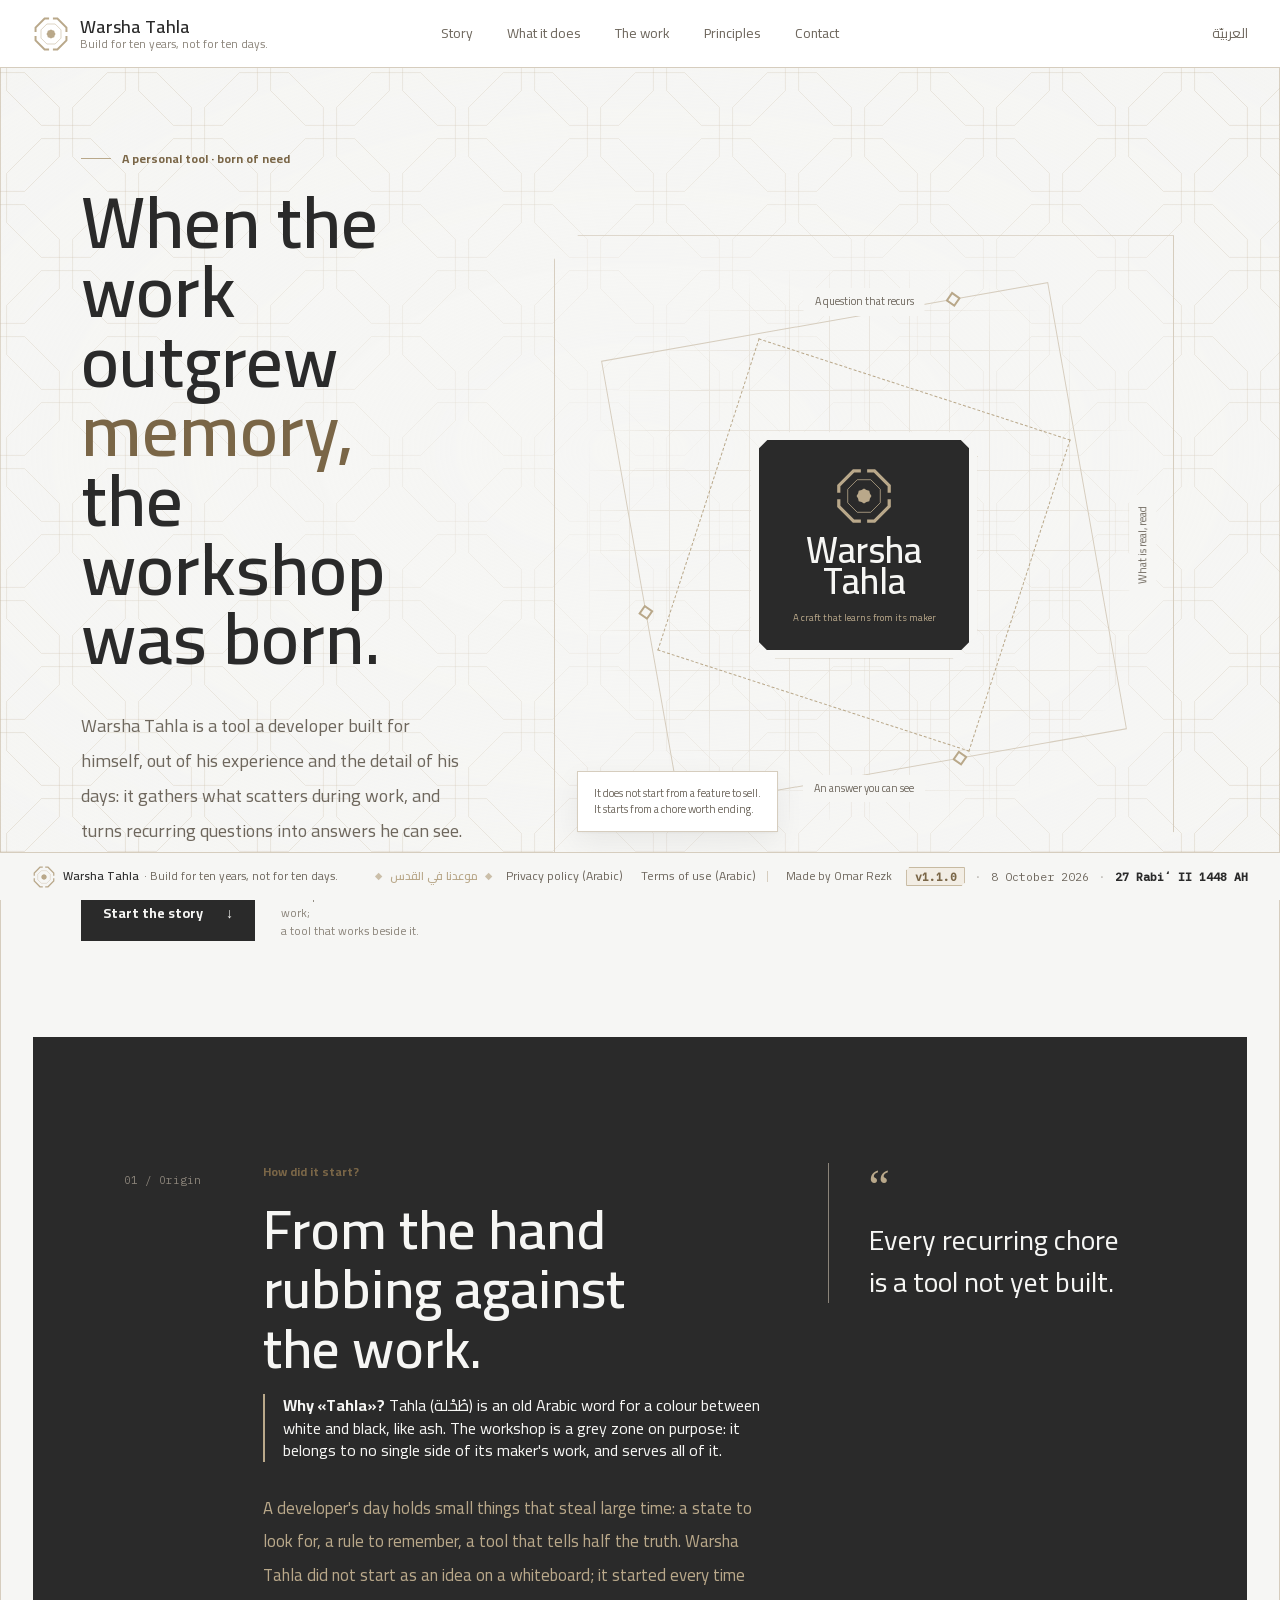
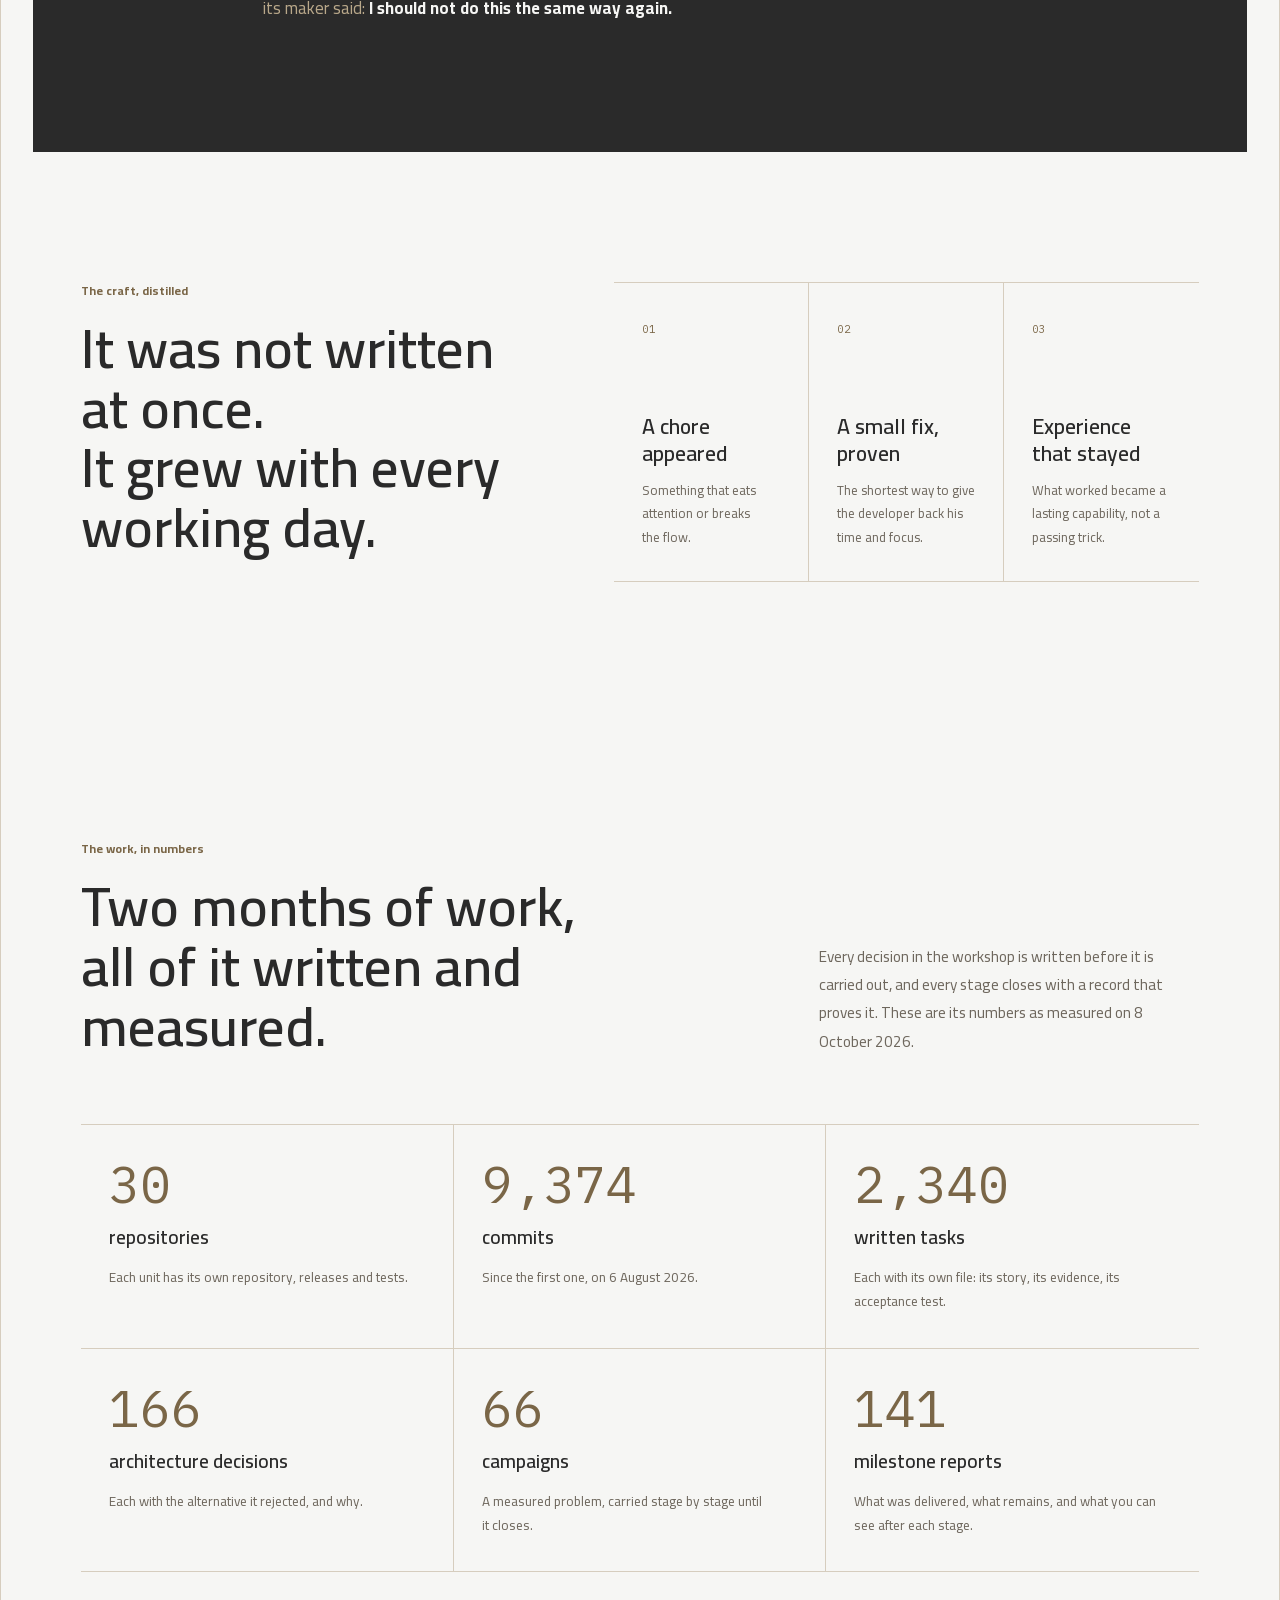
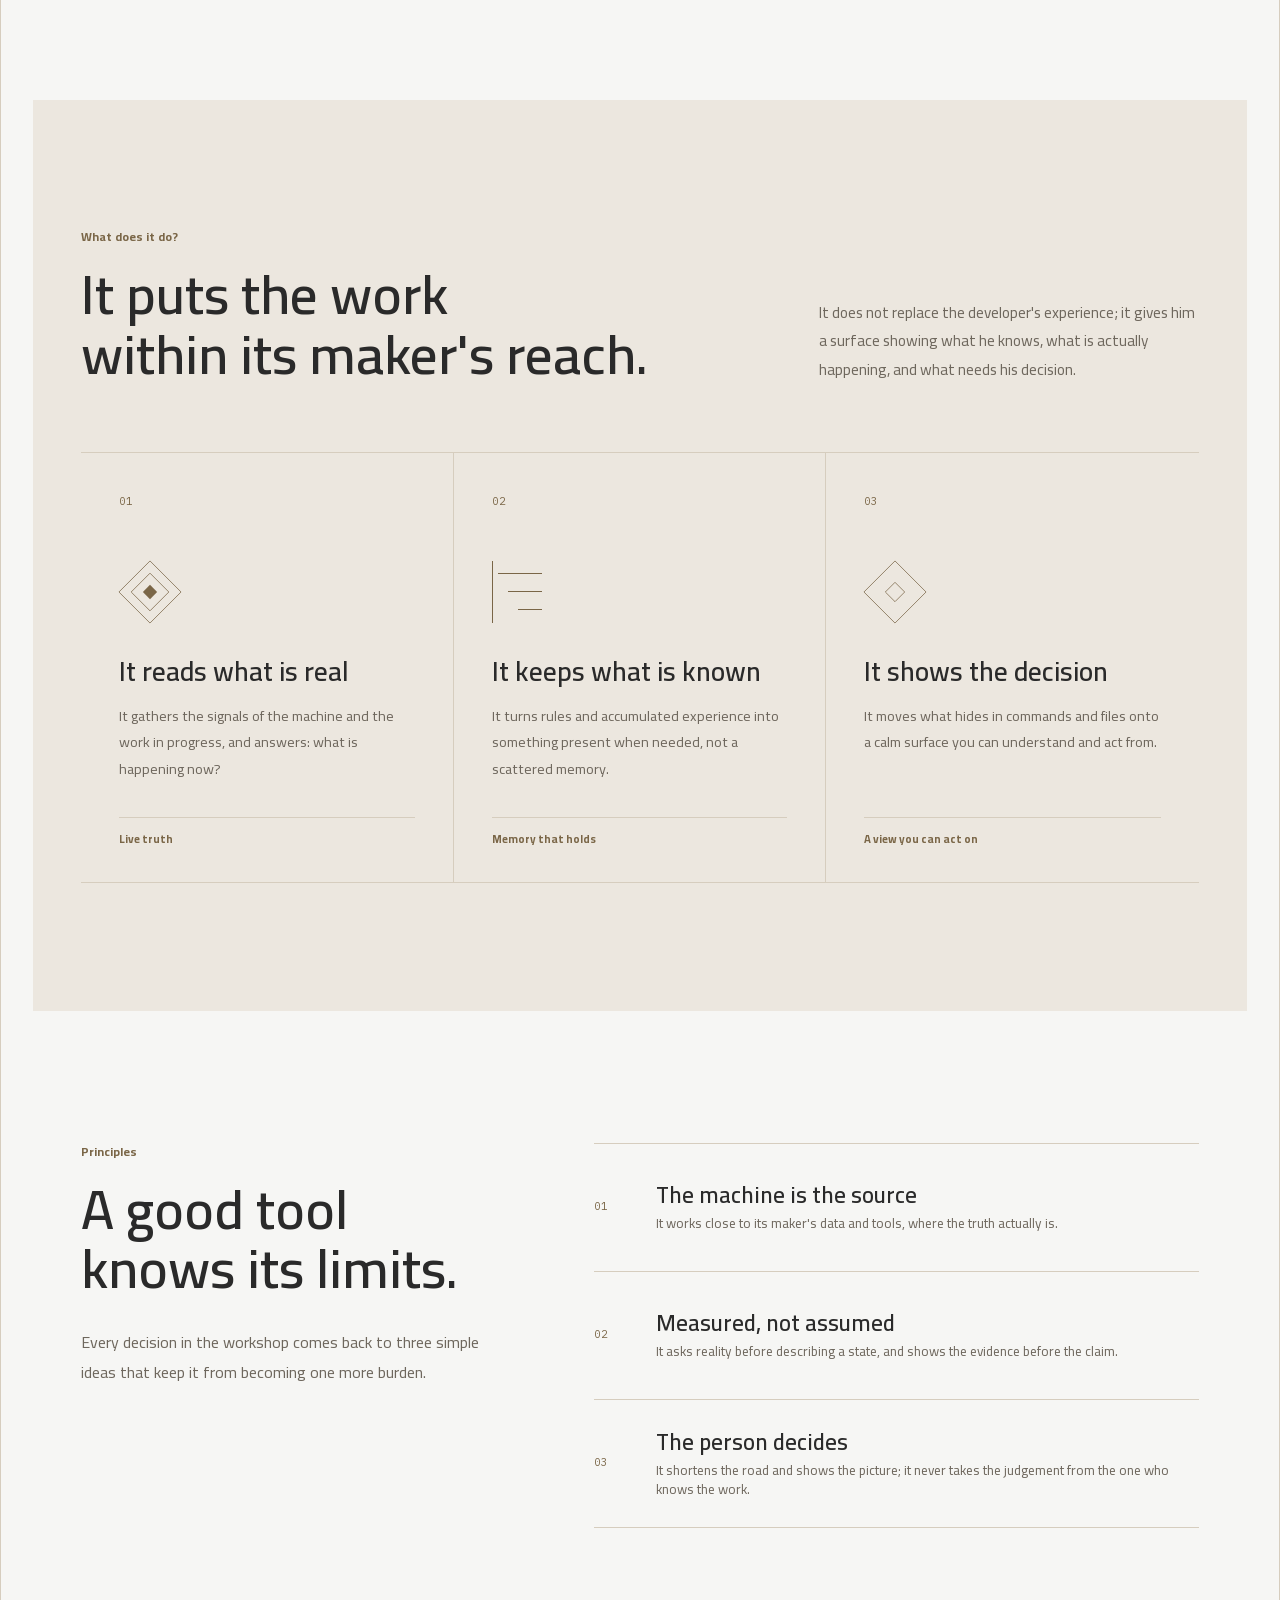
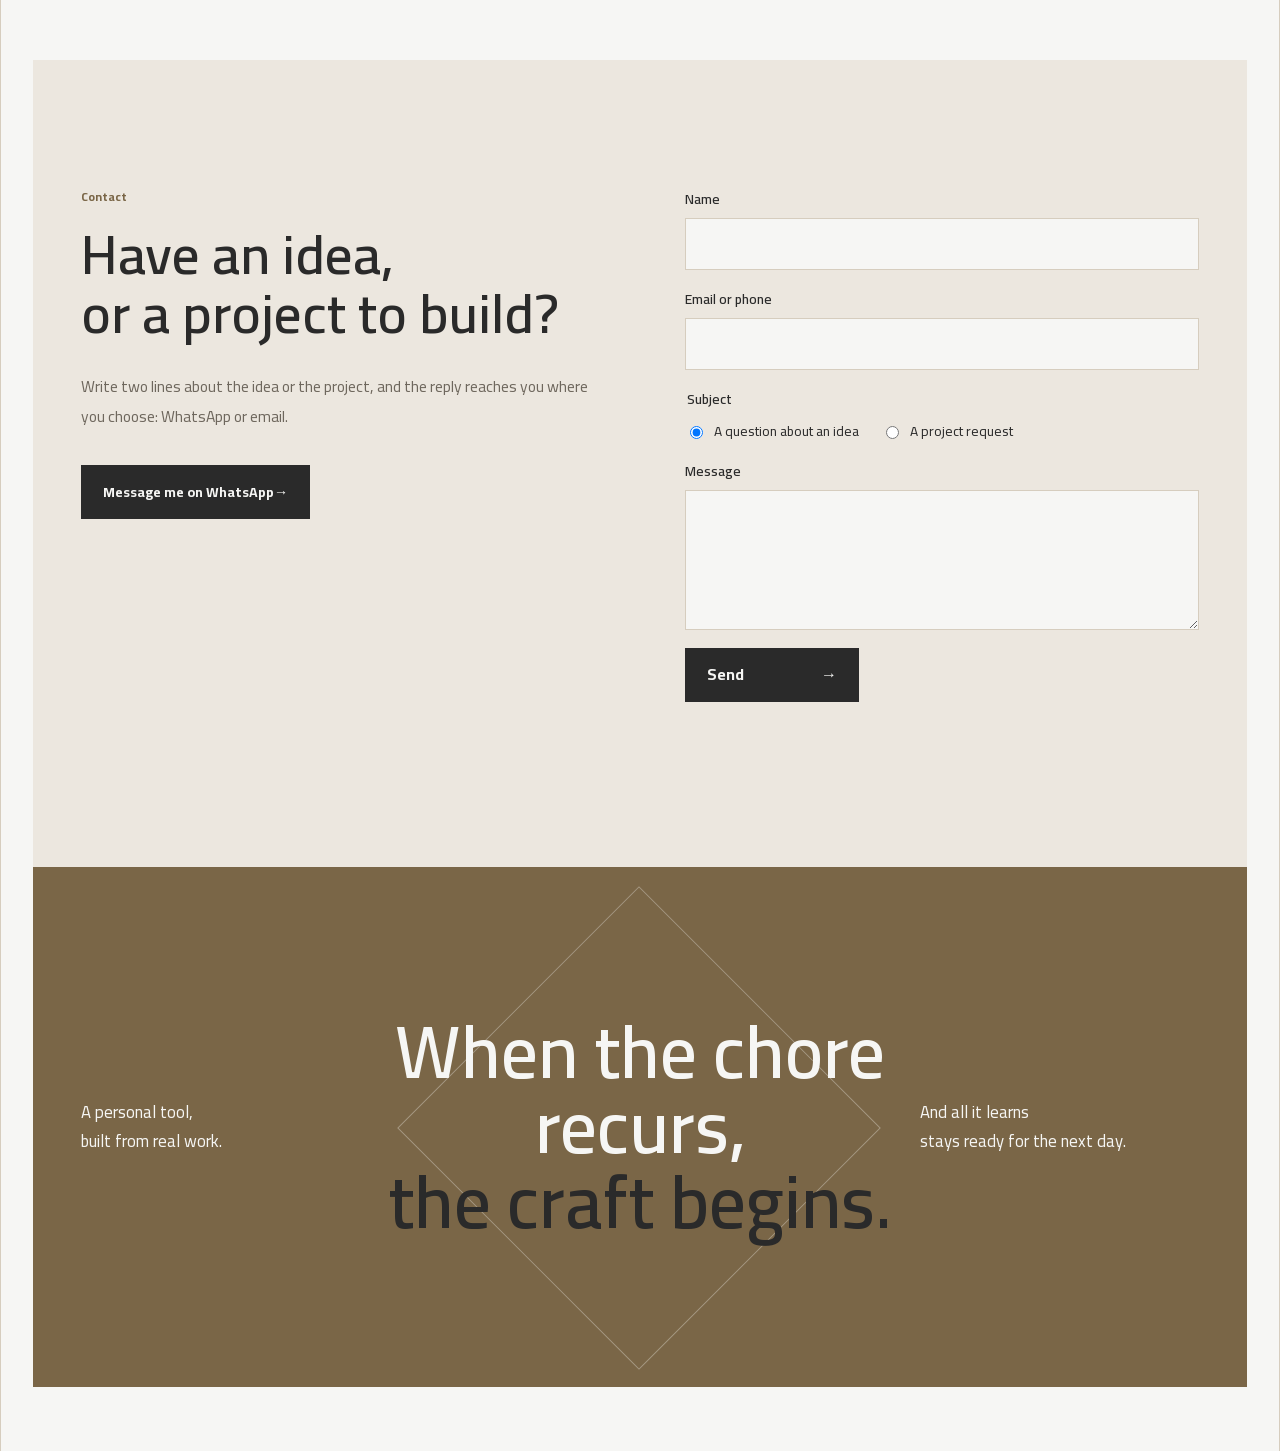
==== commit 52fd1985: "The English page wears the identity's English header and footer" ====
--- a/en/index.html
+++ b/en/index.html
@@ -28,7 +28,7 @@
       <a class="mz-brand" href="./">
         <img src="./../assets/almukhtar-identity/marks/almukhtar-mark.svg" alt="" width="38" height="38">
         <span class="mz-brand-word">
-          <b>ورشة طحلة</b><small>ابنِ لعشر سنين، لا لعشرة أيّام.</small>
+          <b>Warsha Tahla</b><small>Build for ten years, not for ten days.</small>
         </span>
       </a>
       <div class="mz-topbar-center"><!-- zone:center --><nav aria-label="Main navigation">
@@ -192,11 +192,11 @@
     <div class="mz-footer-frame">
       <div class="mz-footer-id">
         <img src="./../assets/almukhtar-identity/marks/almukhtar-mark.svg" alt="" width="24" height="24">
-        <p><b>ورشة طحلة</b><span> · ابنِ لعشر سنين، لا لعشرة أيّام.</span></p>
+        <p><b>Warsha Tahla</b><span> · Build for ten years, not for ten days.</span></p>
       </div>
-      <div class="mz-footer-seal"><span class="mz-footer-vow">موعدنا في القدس</span></div>
+      <div class="mz-footer-seal"><span class="mz-footer-vow" lang="ar">موعدنا في القدس</span></div>
       <div class="mz-footer-unit"><!-- zone:foot --><nav class="footer-links" aria-label="Site links"><a href="../privacy.html">Privacy policy (Arabic)</a><a href="../terms.html">Terms of use (Arabic)</a></nav><small class="footer-credit">Made by Omar Rezk</small><!-- /zone:foot --></div>
-      <div class="mz-footer-stamp"><b>v1.1.0</b><span aria-hidden="true">·</span><time datetime="2026-10-08">8 أكتوبر 2026 م</time><span aria-hidden="true">·</span><span data-release-hijri>27 ربيع الآخر 1448 هـ</span></div>
+      <div class="mz-footer-stamp"><b>v1.1.0</b><span aria-hidden="true">·</span><time datetime="2026-10-08">8 October 2026</time><span aria-hidden="true">·</span><span data-release-hijri>27 Rabiʻ II 1448 AH</span></div>
     </div>
   </footer>
   </body>
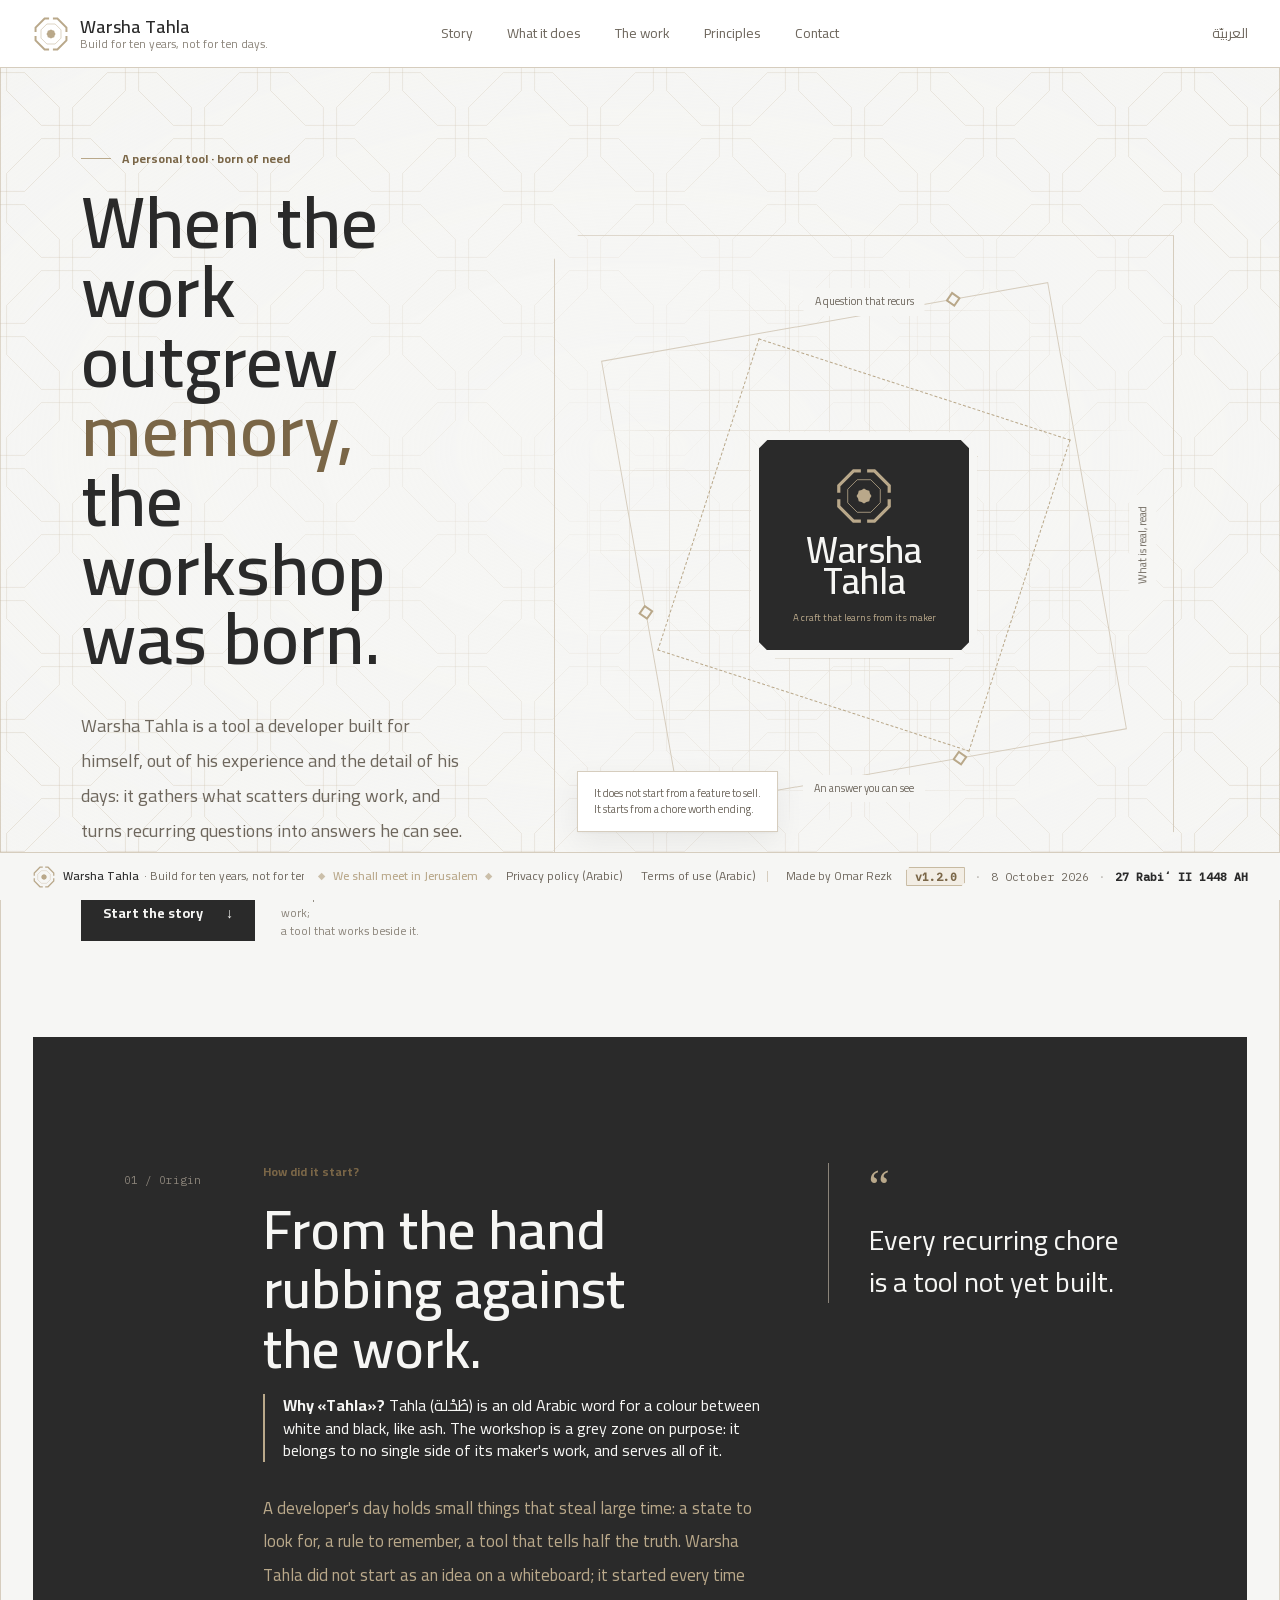
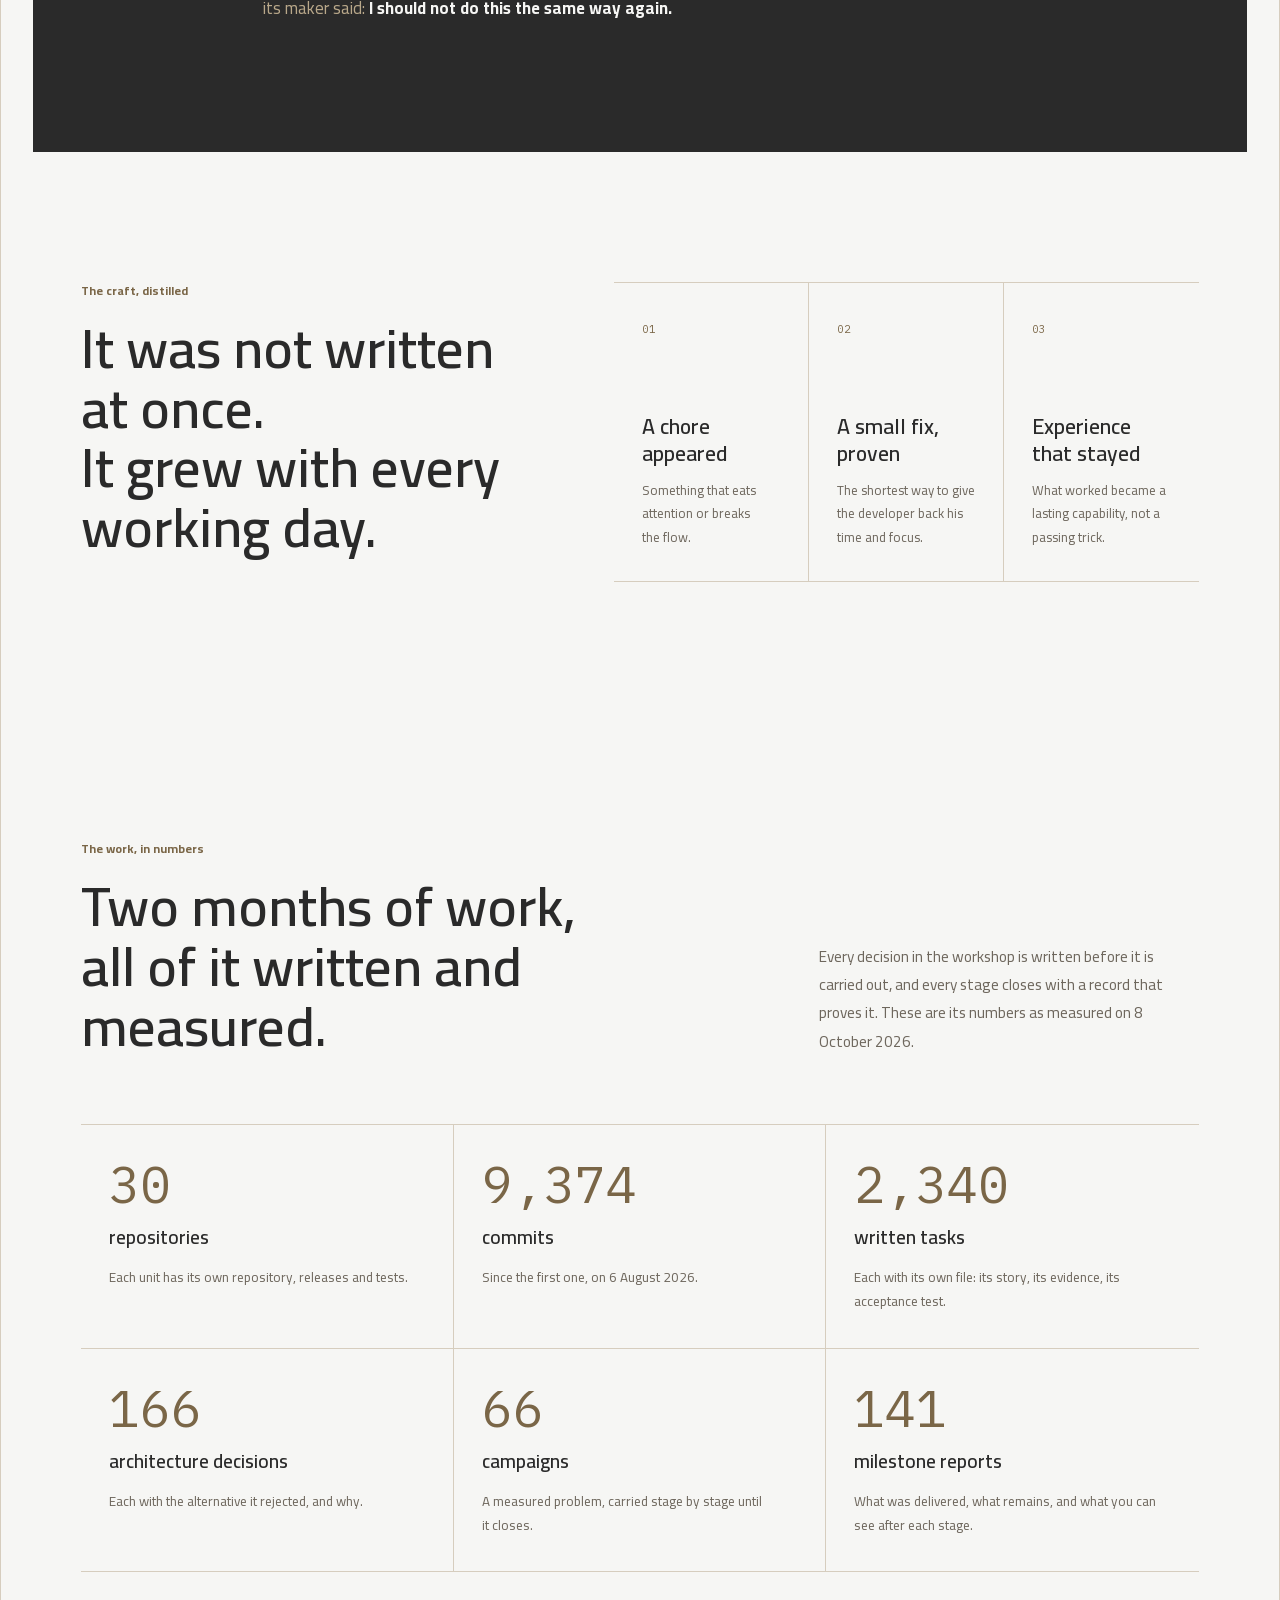
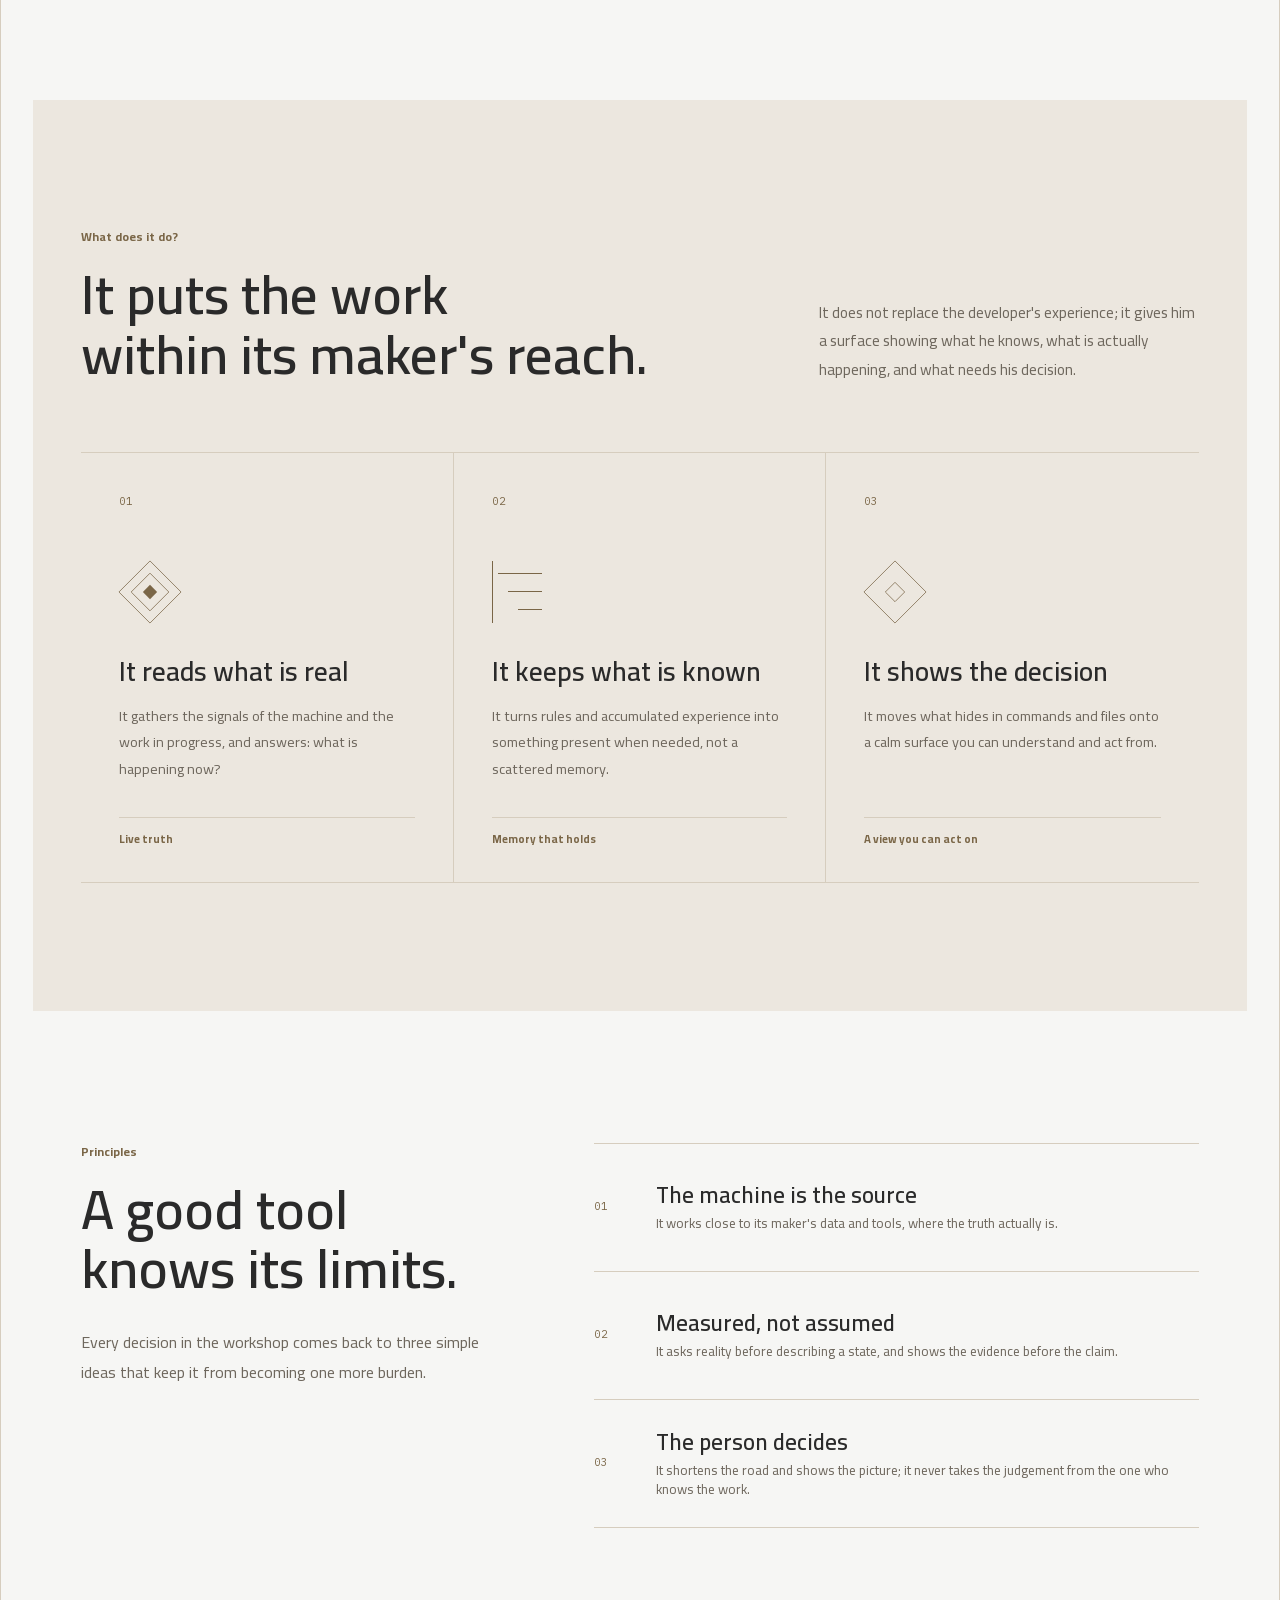
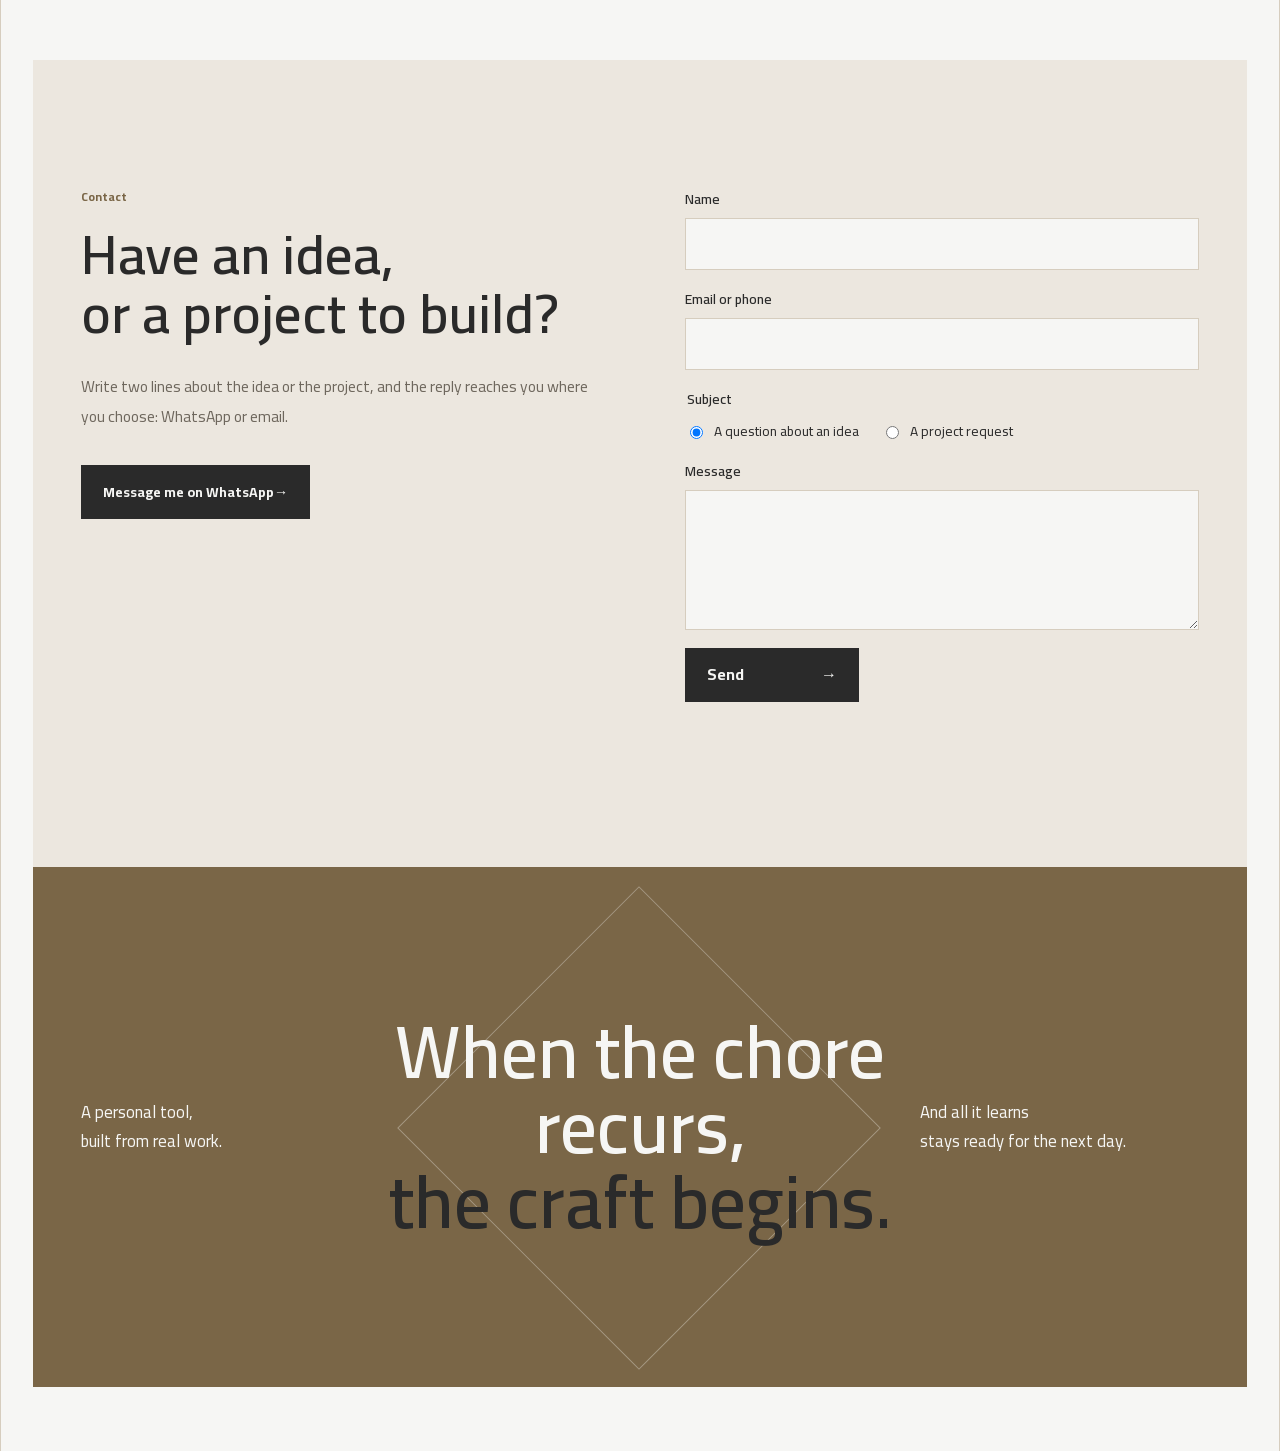
==== commit d93a749d: "The pages are rebuilt on the published almukhtar-identity 3.23.0" ====
--- a/en/index.html
+++ b/en/index.html
@@ -194,9 +194,9 @@
         <img src="./../assets/almukhtar-identity/marks/almukhtar-mark.svg" alt="" width="24" height="24">
         <p><b>Warsha Tahla</b><span> · Build for ten years, not for ten days.</span></p>
       </div>
-      <div class="mz-footer-seal"><span class="mz-footer-vow" lang="ar">موعدنا في القدس</span></div>
+      <div class="mz-footer-seal"><span class="mz-footer-vow">We shall meet in Jerusalem</span></div>
       <div class="mz-footer-unit"><!-- zone:foot --><nav class="footer-links" aria-label="Site links"><a href="../privacy.html">Privacy policy (Arabic)</a><a href="../terms.html">Terms of use (Arabic)</a></nav><small class="footer-credit">Made by Omar Rezk</small><!-- /zone:foot --></div>
-      <div class="mz-footer-stamp"><b>v1.1.0</b><span aria-hidden="true">·</span><time datetime="2026-10-08">8 October 2026</time><span aria-hidden="true">·</span><span data-release-hijri>27 Rabiʻ II 1448 AH</span></div>
+      <div class="mz-footer-stamp"><b>v1.2.0</b><span aria-hidden="true">·</span><time datetime="2026-10-08">8 October 2026</time><span aria-hidden="true">·</span><span data-release-hijri>27 Rabiʻ II 1448 AH</span></div>
     </div>
   </footer>
   </body>
